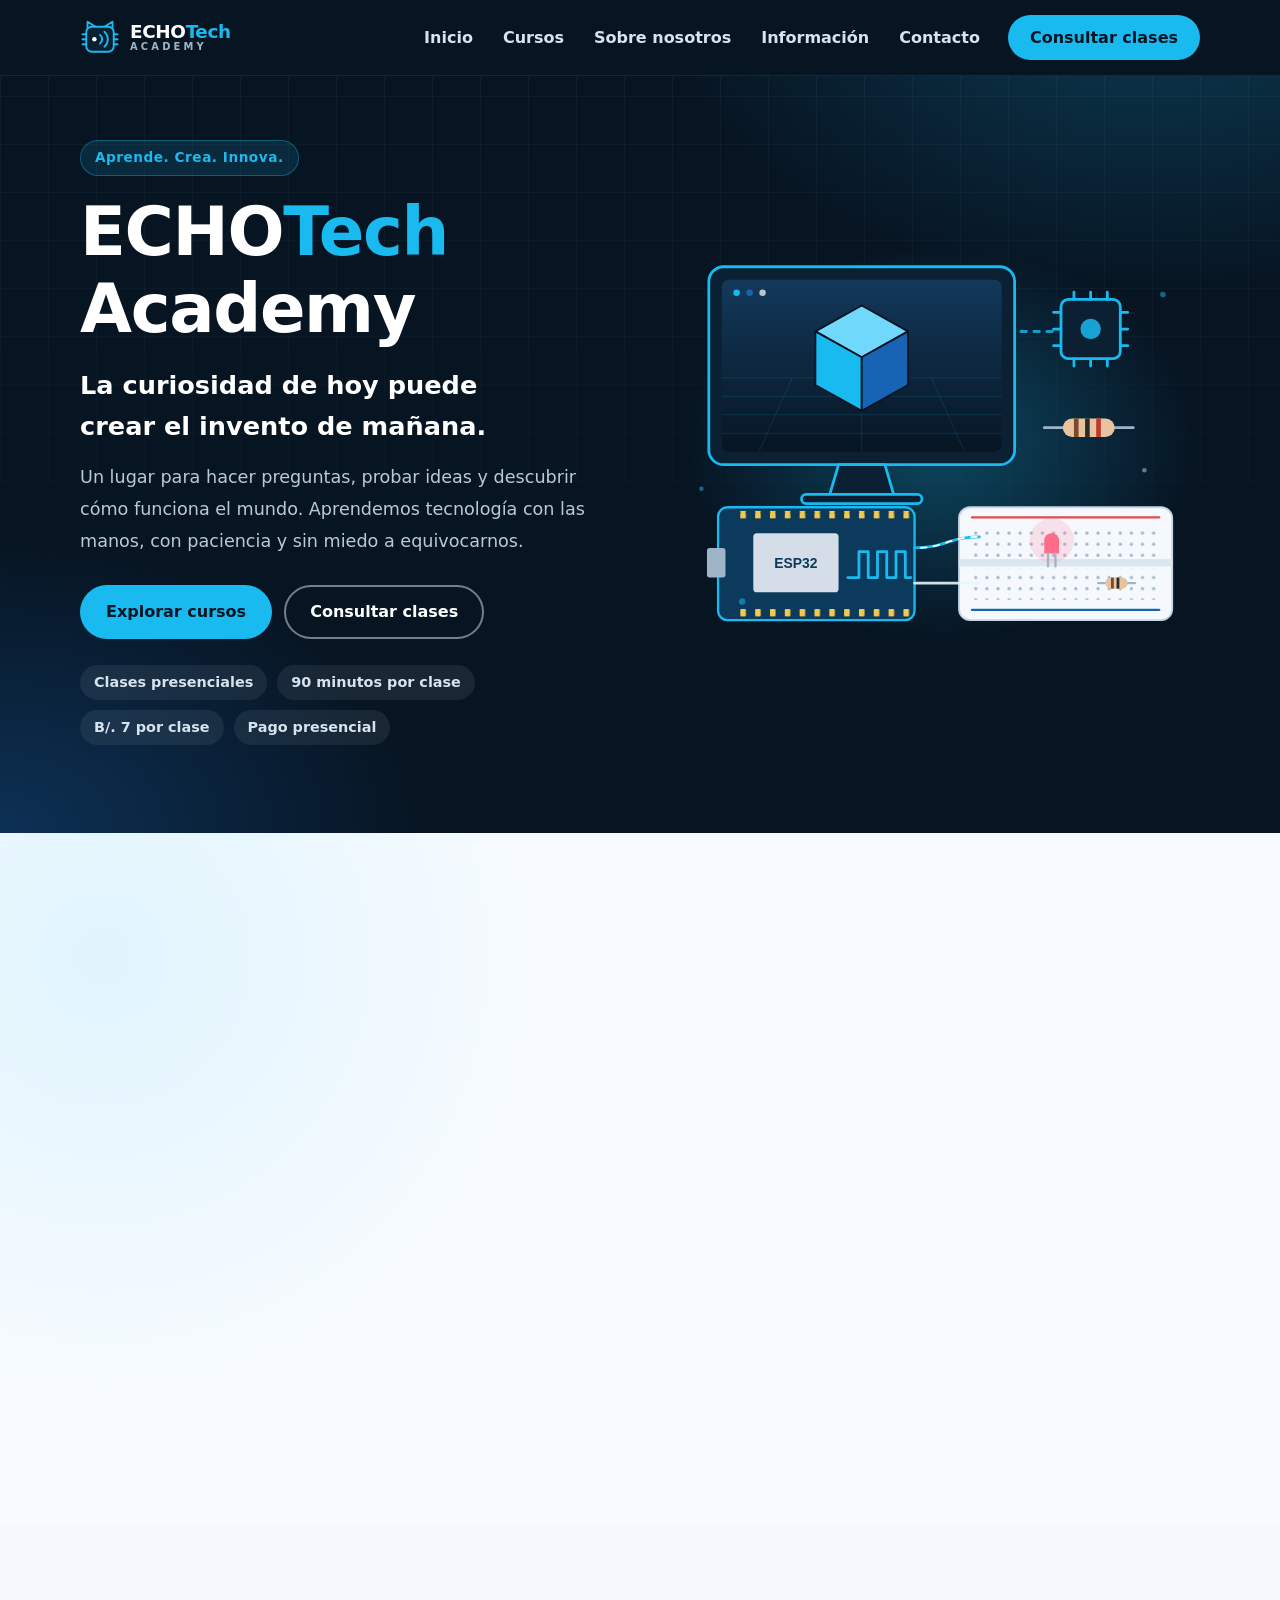
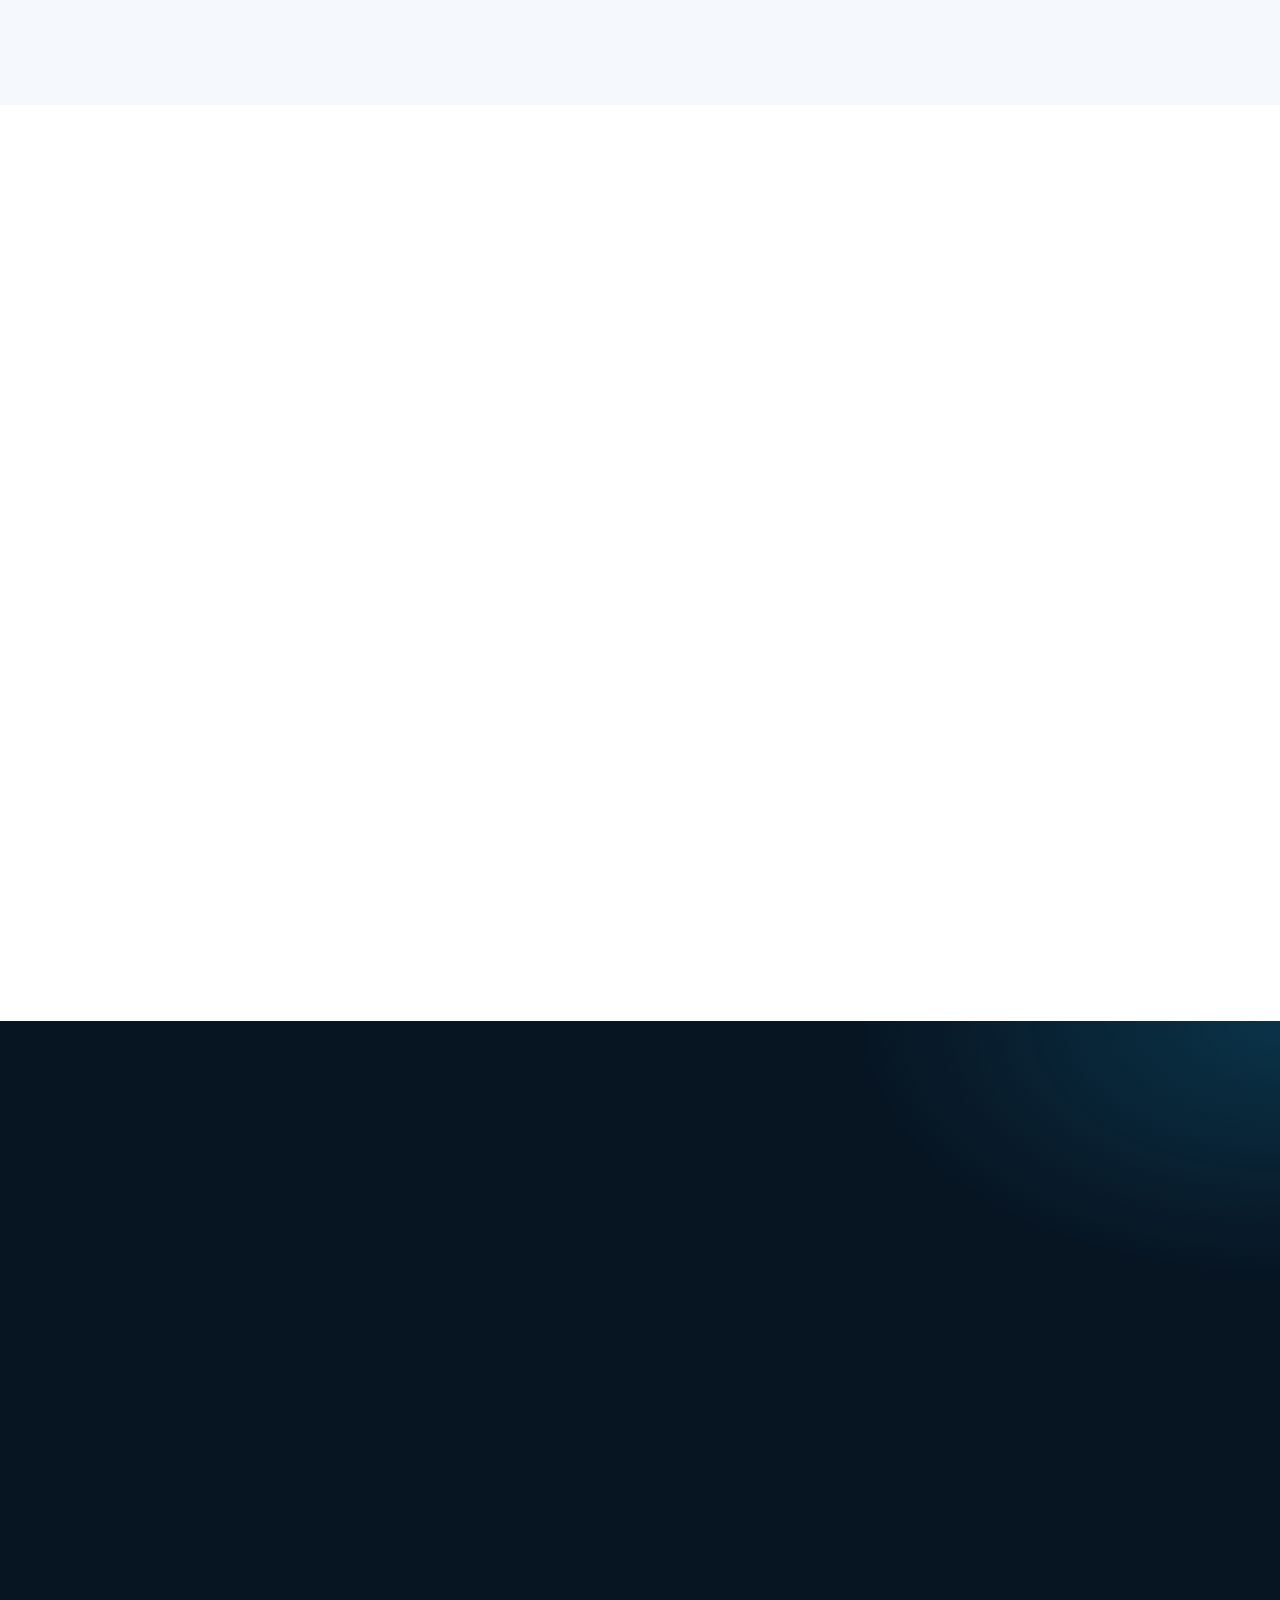
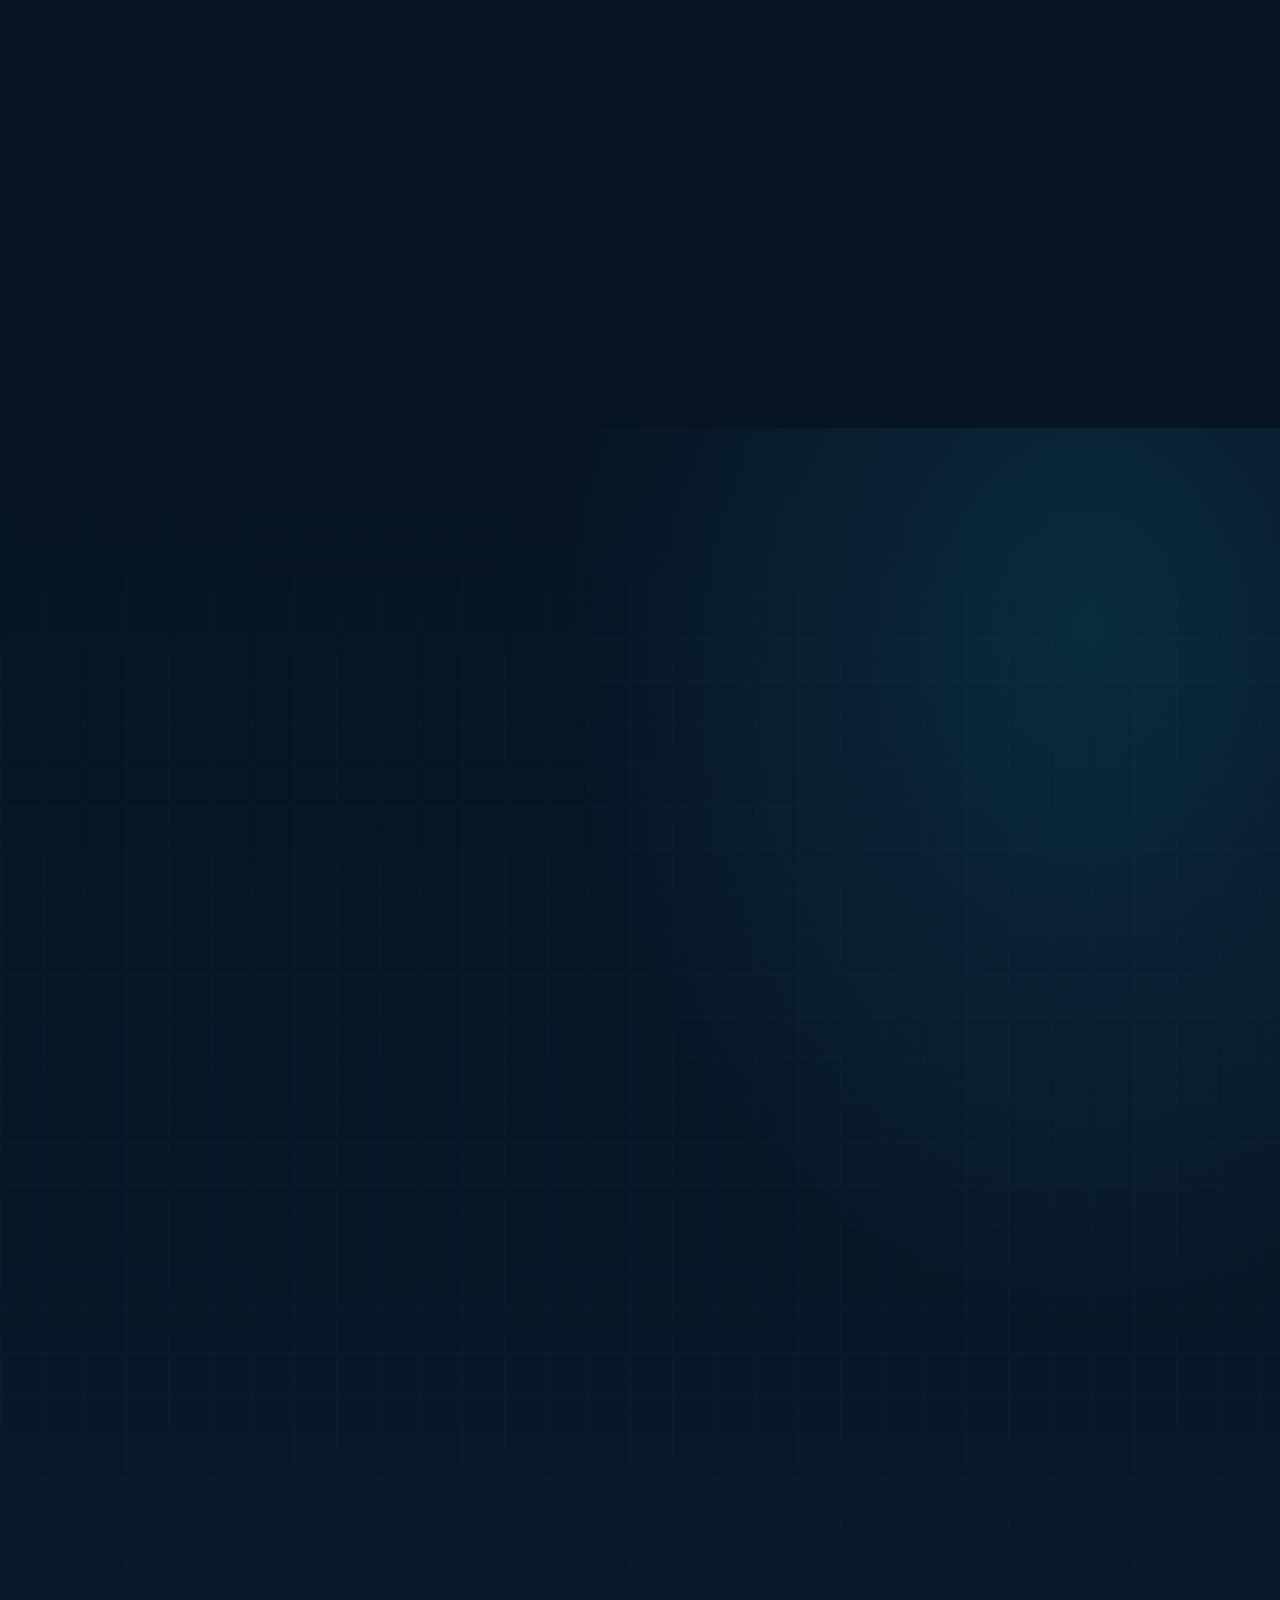
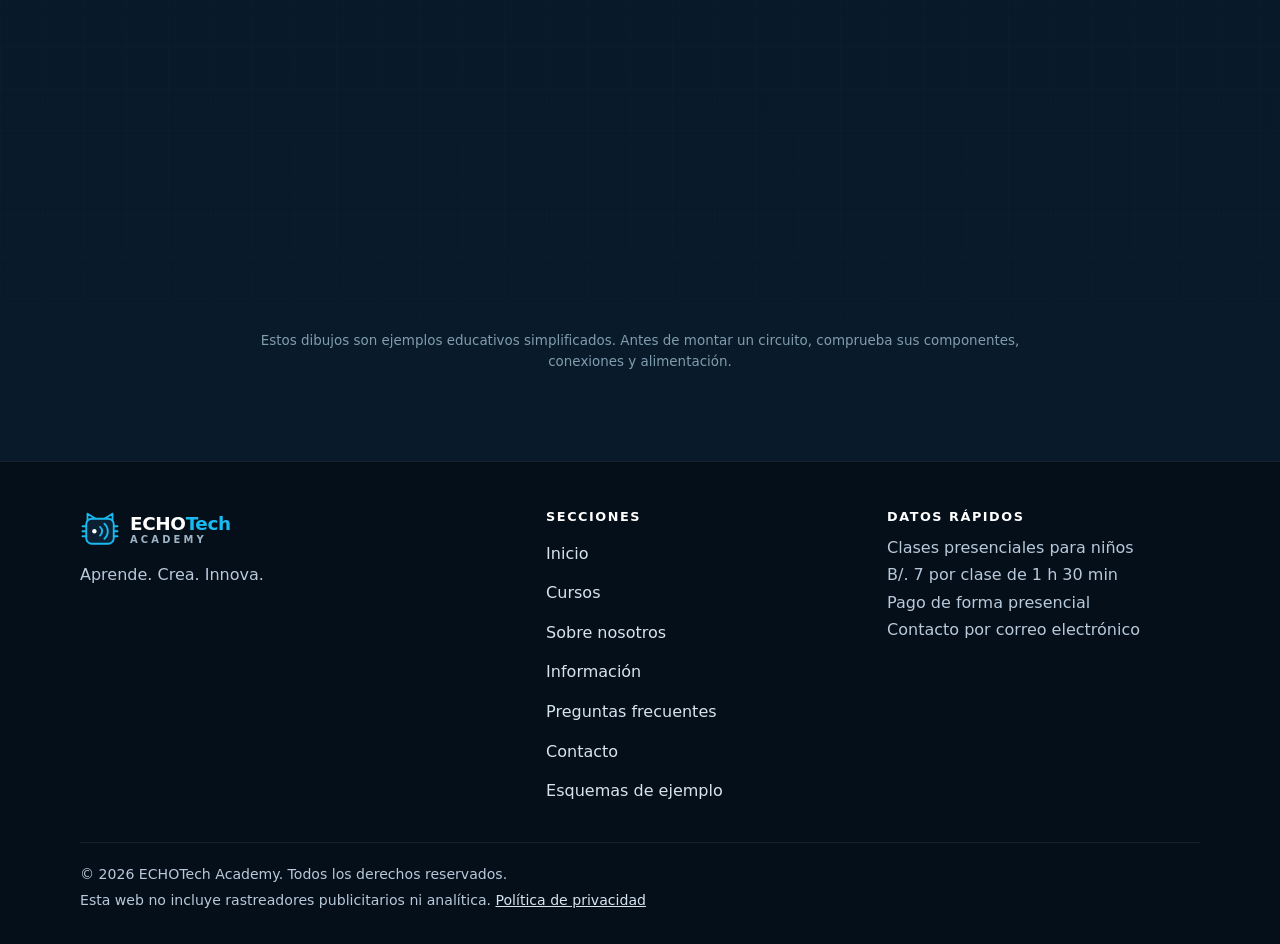
==== index.html @ bea82455 "Show academy contact email and clarify fallback notice" ====
<!DOCTYPE html>
<html lang="es">
<head>
  <meta charset="utf-8">
  <meta name="viewport" content="width=device-width, initial-scale=1">
  <title>ECHOTech Academy | Clases de tecnología para niños</title>
  <meta name="description" content="Clases presenciales de electrónica, informática básica, diseño 3D y Arduino y ESP32 para niños. Consulta los cursos y precios de ECHOTech Academy.">
  <meta name="theme-color" content="#071523">
  <meta http-equiv="Content-Security-Policy" content="default-src 'self'; base-uri 'self'; object-src 'none'; script-src 'self'; style-src 'self'; img-src 'self'; font-src 'self'; connect-src 'self'; form-action 'self' mailto:; upgrade-insecure-requests">
  <meta name="referrer" content="strict-origin-when-cross-origin">
  <meta http-equiv="Permissions-Policy" content="camera=(), microphone=(), geolocation=()">

  <!-- Open Graph (vista previa al compartir el enlace) -->
  <meta property="og:type" content="website">
  <meta property="og:site_name" content="ECHOTech Academy">
  <meta property="og:locale" content="es_PA">
  <meta property="og:title" content="ECHOTech Academy | Clases de tecnología para niños">
  <meta property="og:description" content="Clases presenciales de electrónica, informática básica, diseño 3D y Arduino y ESP32 para niños. Consulta los cursos y precios de ECHOTech Academy.">

  <link rel="icon" type="image/svg+xml" href="favicon.svg">
  <link rel="apple-touch-icon" href="apple-touch-icon.png">
  <link rel="stylesheet" href="styles.css">

</head>

<body>
  <a class="skip-link" href="#contenido">Saltar al contenido</a>

  <!-- ============ ENCABEZADO ============ -->
  <header class="site-header" id="site-header">
    <div class="container header-inner">
      <a class="brand" href="#inicio" aria-label="ECHOTech Academy, ir al inicio">
        <img src="logo-mark-dark.svg" width="40" height="40" alt="" aria-hidden="true">
        <span class="brand-name">ECHO<span>Tech</span><small>Academy</small></span>
      </a>

      <nav aria-label="Navegación principal">
        <button class="nav-toggle" id="nav-toggle" type="button" aria-expanded="false" aria-controls="nav-menu">
          <span class="sr-only">Abrir menú</span>
          <span class="bar" aria-hidden="true"></span>
          <span class="bar" aria-hidden="true"></span>
          <span class="bar" aria-hidden="true"></span>
        </button>

        <ul class="nav-menu" id="nav-menu">
          <li><a href="#inicio">Inicio</a></li>
          <li><a href="#cursos">Cursos</a></li>
          <li><a href="#sobre-nosotros">Sobre nosotros</a></li>
          <li><a href="#informacion">Información</a></li>
          <li><a href="#contacto">Contacto</a></li>
          <li class="nav-cta"><a class="btn btn-primary btn-sm" href="#contacto">Consultar clases</a></li>
        </ul>
      </nav>
    </div>
  </header>

  <main id="contenido">

    <!-- ============ HERO ============ -->
    <section class="hero" id="inicio" aria-labelledby="hero-title">
      <div class="container hero-grid">
        <div class="hero-text">
          <span class="hero-badge">Aprende. Crea. Innova.</span>
          <h1 id="hero-title">ECHO<span>Tech</span> Academy</h1>
          <p class="hero-tagline">La curiosidad de hoy puede crear el invento de mañana.</p>
          <p class="hero-desc">Un lugar para hacer preguntas, probar ideas y descubrir cómo funciona el mundo. Aprendemos tecnología con las manos, con paciencia y sin miedo a equivocarnos.</p>

          <div class="hero-actions">
            <a class="btn btn-primary" href="#cursos">Explorar cursos</a>
            <a class="btn btn-ghost" href="#contacto">Consultar clases</a>
          </div>

          <ul class="hero-facts" aria-label="Datos rápidos">
            <li>Clases presenciales</li>
            <li>90 minutos por clase</li>
            <li>B/. 7 por clase</li>
            <li>Pago presencial</li>
          </ul>
        </div>

        <div class="hero-visual">
          <img src="hero-illustration.svg" width="560" height="440" fetchpriority="high"
               alt="Ilustración de un ordenador que muestra un cubo 3D, junto a una placa ESP32 y una protoboard con un LED">
        </div>
      </div>
    </section>

    <!-- ============ UNA EXPERIENCIA CERCANA ============ -->
    <section class="section welcome" aria-labelledby="welcome-title">
      <div class="container">
        <div class="welcome-intro reveal">
          <span class="eyebrow">Mucho más que una pantalla</span>
          <h2 id="welcome-title">Aquí las ideas tienen espacio para crecer.</h2>
          <p>No esperamos que un estudiante llegue sabiéndolo todo. La idea es acompañarlo desde donde está, celebrar sus avances y convertir cada duda en una oportunidad para aprender.</p>
        </div>
        <div class="welcome-grid">
          <article class="welcome-card reveal">
            <span class="welcome-symbol" aria-hidden="true">01</span>
            <h3>Pregunta sin miedo</h3>
            <p>La curiosidad es bienvenida. Entender el porqué importa tanto como aprender a hacerlo.</p>
          </article>
          <article class="welcome-card reveal">
            <span class="welcome-symbol" aria-hidden="true">02</span>
            <h3>Aprende haciendo</h3>
            <p>Exploramos conceptos con actividades y proyectos, paso a paso y con atención a la seguridad.</p>
          </article>
          <article class="welcome-card reveal">
            <span class="welcome-symbol" aria-hidden="true">03</span>
            <h3>Cada avance cuenta</h3>
            <p>Un circuito que funciona, una figura diseñada o un problema resuelto: todo empieza con un intento.</p>
          </article>
        </div>
      </div>
    </section>

    <!-- ============ CURSOS ============ -->
    <section class="section courses" id="cursos" aria-labelledby="cursos-title">
      <div class="container">
        <div class="section-head reveal">
          <span class="eyebrow">Cursos</span>
          <h2 id="cursos-title">Descubre el mundo de la tecnología</h2>
          <p>Cuatro áreas para aprender, experimentar y convertir ideas en proyectos.</p>
        </div>

        <div class="course-grid">

          <article class="course-card course-card--1 reveal">
            <div class="course-icon" aria-hidden="true">
              <svg viewBox="0 0 24 24" fill="none" stroke="currentColor" stroke-width="2" stroke-linecap="round" stroke-linejoin="round">
                <path d="M13 2 4 14h7l-1 8 9-12h-7z"/>
              </svg>
            </div>

            <h3>Electrónica</h3>
            <p>Descubre cómo funcionan los componentes electrónicos, aprende a interpretar circuitos sencillos y comprende los fundamentos de la electricidad mediante actividades prácticas y seguras.</p>
            <p class="topics-label">Temas orientativos</p>

            <ul class="topics">
              <li>Resistencias, LED y diodos</li>
              <li>Capacitores y protoboards</li>
              <li>Circuitos básicos</li>
              <li>Alimentación y polaridad</li>
              <li>Uso introductorio del multímetro</li>
            </ul>

            <a class="btn btn-outline" href="#contacto" data-curso="electronica" aria-label="Consultar este curso: Electrónica">Consultar este curso</a>
          </article>

          <article class="course-card course-card--2 reveal">
            <div class="course-icon" aria-hidden="true">
              <svg viewBox="0 0 24 24" fill="none" stroke="currentColor" stroke-width="2" stroke-linecap="round" stroke-linejoin="round">
                <rect x="3" y="4" width="18" height="12" rx="2"/>
                <path d="M8 20h8M12 16v4"/>
              </svg>
            </div>

            <h3>Informática básica</h3>
            <p>Aprende los fundamentos del uso del ordenador y desarrolla habilidades digitales útiles para estudiar, crear y resolver problemas.</p>
            <p class="topics-label">Temas orientativos</p>

            <ul class="topics">
              <li>Partes del ordenador</li>
              <li>Sistema operativo</li>
              <li>Archivos y carpetas</li>
              <li>Navegación segura por Internet</li>
              <li>Hardware y software</li>
            </ul>

            <a class="btn btn-outline" href="#contacto" data-curso="informatica" aria-label="Consultar este curso: Informática básica">Consultar este curso</a>
          </article>

          <article class="course-card course-card--3 reveal">
            <div class="course-icon" aria-hidden="true">
              <svg viewBox="0 0 24 24" fill="none" stroke="currentColor" stroke-width="2" stroke-linecap="round" stroke-linejoin="round">
                <path d="M12 2 3 7v10l9 5 9-5V7z"/>
                <path d="M3 7l9 5 9-5M12 12v10"/>
              </svg>
            </div>

            <h3>Diseño 3D</h3>
            <p>Transforma ideas en modelos tridimensionales y descubre cómo diseñar objetos utilizando herramientas digitales.</p>
            <p class="topics-label">Temas orientativos</p>

            <ul class="topics">
              <li>Conceptos de modelado 3D</li>
              <li>Formas geométricas</li>
              <li>Escala y proporciones</li>
              <li>Construcción de modelos sencillos</li>
              <li>Herramientas de edición</li>
            </ul>

            <a class="btn btn-outline" href="#contacto" data-curso="diseno-3d" aria-label="Consultar este curso: Diseño 3D">Consultar este curso</a>
          </article>

          <article class="course-card course-card--4 reveal">
            <div class="course-icon" aria-hidden="true">
              <svg viewBox="0 0 24 24" fill="none" stroke="currentColor" stroke-width="2" stroke-linecap="round" stroke-linejoin="round">
                <rect x="6" y="6" width="12" height="12" rx="2"/>
                <rect x="9.5" y="9.5" width="5" height="5" rx="1"/>
                <path d="M9 2v4M15 2v4M9 18v4M15 18v4M2 9h4M2 15h4M18 9h4M18 15h4"/>
              </svg>
            </div>

            <h3>Arduino y ESP32</h3>
            <p>Descubre cómo programar microcontroladores y conectar sensores, luces y otros componentes para desarrollar proyectos electrónicos interactivos.</p>
            <p class="topics-label">Temas orientativos</p>

            <ul class="topics">
              <li>Introducción a Arduino y ESP32</li>
              <li>Entradas y salidas digitales</li>
              <li>LED y resistencias</li>
              <li>Lectura de sensores</li>
              <li>Programación introductoria</li>
            </ul>

            <a class="btn btn-outline" href="#contacto" data-curso="arduino-esp32" aria-label="Consultar este curso: Arduino y ESP32">Consultar este curso</a>
          </article>

        </div>

        <p class="courses-note reveal">Los contenidos se adaptan al nivel del estudiante. Los temas indicados son ejemplos orientativos, no un programa oficial certificado.</p>
      </div>
    </section>

    <!-- ============ SOBRE NOSOTROS ============ -->
    <section class="section about dark" id="sobre-nosotros" aria-labelledby="sobre-title">
      <div class="container">
        <div class="section-head reveal">
          <span class="eyebrow">Sobre nosotros</span>
          <h2 id="sobre-title">Aprender tecnología haciendo tecnología</h2>
          <p>ECHOTech Academy nació de una idea sencilla: la tecnología no debería sentirse lejana ni complicada. Queremos que los niños puedan explorarla, entenderla y crear con ella en un ambiente cercano, paciente y respetuoso.</p>
        </div>

        <ol class="principles">
          <li class="reveal">
            <h3>Aprendizaje paso a paso</h3>
            <p>De lo sencillo a lo complejo, a un ritmo cómodo.</p>
          </li>

          <li class="reveal">
            <h3>Creatividad y experimentación</h3>
            <p>Probar, equivocarse y volver a intentar es parte de aprender.</p>
          </li>

          <li class="reveal">
            <h3>Resolución de problemas</h3>
            <p>Pensar cómo resolver un reto antes de buscar la respuesta.</p>
          </li>

          <li class="reveal">
            <h3>Introducción responsable a la tecnología</h3>
            <p>Usar la tecnología con criterio y de forma segura.</p>
          </li>

          <li class="reveal">
            <h3>Desarrollo de habilidades digitales</h3>
            <p>Competencias útiles para estudiar, crear y comunicarse.</p>
          </li>

          <li class="reveal">
            <h3>Aprendizaje adaptado al nivel del estudiante</h3>
            <p>Los contenidos se ajustan a lo que cada niño ya sabe.</p>
          </li>
        </ol>

        <section class="team-section reveal" id="equipo" aria-labelledby="equipo-title">
          <div class="team-heading">
            <span class="eyebrow">Nuestro equipo</span>
            <h3 id="equipo-title">Una idea que crece en familia</h3>
            <p>Detrás de cada clase hay personas que creen que aprender puede ser una experiencia emocionante. Esta academia se construye con acompañamiento, organización y muchas ganas de compartir lo que sabemos.</p>
          </div>
          <div class="team-grid">
            <article class="team-card">
              <span class="team-number" aria-hidden="true">01</span>
              <p class="team-role">Dirección</p>
              <h4>Director de ECHOTech Academy</h4>
              <p>Responsable de la supervisión general, la organización de la academia y la coordinación con las familias.</p>
            </article>
            <article class="team-card">
              <span class="team-number" aria-hidden="true">02</span>
              <p class="team-role">Fundación y tecnología</p>
              <h4>Fundador y coordinador tecnológico</h4>
              <p>Encargado de impulsar la idea, preparar contenidos y desarrollar proyectos de electrónica, programación y diseño 3D.</p>
            </article>
          </div>
        </section>
      </div>
    </section>

    <!-- ============ INFORMACIÓN Y PRECIO ============ -->
    <section class="section info" id="informacion" aria-labelledby="info-title">
      <div class="container">
        <div class="section-head reveal">
          <span class="eyebrow">Información</span>
          <h2 id="info-title">Lo esencial de las clases</h2>
          <p>Modalidad, duración, precio y forma de pago, de un vistazo.</p>
        </div>

        <div class="info-grid">
          <dl class="info-list reveal">
            <div>
              <dt>Modalidad</dt>
              <dd>Presencial</dd>
            </div>
            <div>
              <dt>Público</dt>
              <dd>Niños</dd>
            </div>
            <div>
              <dt>Duración</dt>
              <dd>1 hora y 30 minutos por clase</dd>
            </div>
            <div>
              <dt>Pago</dt>
              <dd>De forma presencial</dd>
            </div>
          </dl>

          <div class="price-card reveal">
            <span class="price-label">Precio</span>
            <p class="price-amount">B/. 7 <small>por clase</small></p>
            <p class="price-note">Cada clase dura 1 hora y 30 minutos (90 minutos). El pago se realiza de forma presencial.</p>
            <a class="btn btn-primary" href="#contacto">Consultar clases</a>
          </div>
        </div>

        <p class="info-note reveal">El pago se realiza de forma presencial; esta página no cobra nada en línea. Para conocer horarios, materiales, cupos y condiciones de inscripción, consulta por correo electrónico.</p>
      </div>
    </section>

    <!-- ============ PREGUNTAS FRECUENTES ============ -->
    <section class="section faq" id="preguntas" aria-labelledby="faq-title">
      <div class="container">
        <div class="section-head reveal">
          <span class="eyebrow">Preguntas frecuentes</span>
          <h2 id="faq-title">Resolvemos tus dudas</h2>
        </div>

        <div class="faq-list">
          <div class="faq-item reveal">
            <h3><button class="faq-q" type="button" id="faq-q1" aria-expanded="false" aria-controls="faq-a1">¿Qué clases ofrece ECHOTech Academy?<span class="faq-icon" aria-hidden="true"></span></button></h3>
            <div class="faq-panel" id="faq-a1" role="region" aria-labelledby="faq-q1"><div><p>Ofrecemos cuatro áreas: Electrónica, Informática básica, Diseño 3D y Arduino y ESP32. Los contenidos se adaptan al nivel del estudiante.</p></div></div>
          </div>

          <div class="faq-item reveal">
            <h3><button class="faq-q" type="button" id="faq-q2" aria-expanded="false" aria-controls="faq-a2">¿Cuánto dura cada clase?<span class="faq-icon" aria-hidden="true"></span></button></h3>
            <div class="faq-panel" id="faq-a2" role="region" aria-labelledby="faq-q2"><div><p>Cada clase dura 1 hora y 30 minutos (90 minutos).</p></div></div>
          </div>

          <div class="faq-item reveal">
            <h3><button class="faq-q" type="button" id="faq-q3" aria-expanded="false" aria-controls="faq-a3">¿Cuál es el precio?<span class="faq-icon" aria-hidden="true"></span></button></h3>
            <div class="faq-panel" id="faq-a3" role="region" aria-labelledby="faq-q3"><div><p>El precio es de B/. 7 por clase de 1 hora y 30 minutos.</p></div></div>
          </div>

          <div class="faq-item reveal">
            <h3><button class="faq-q" type="button" id="faq-q9" aria-expanded="false" aria-controls="faq-a9">¿Cómo se realiza el pago?<span class="faq-icon" aria-hidden="true"></span></button></h3>
            <div class="faq-panel" id="faq-a9" role="region" aria-labelledby="faq-q9"><div><p>El pago se realiza de forma presencial. No se cobra nada a través de esta página web.</p></div></div>
          </div>

          <div class="faq-item reveal">
            <h3><button class="faq-q" type="button" id="faq-q4" aria-expanded="false" aria-controls="faq-a4">¿Las clases son presenciales?<span class="faq-icon" aria-hidden="true"></span></button></h3>
            <div class="faq-panel" id="faq-a4" role="region" aria-labelledby="faq-q4"><div><p>Sí, las clases son presenciales. Consulta por correo electrónico los detalles sobre el lugar de las clases.</p></div></div>
          </div>

          <div class="faq-item reveal">
            <h3><button class="faq-q" type="button" id="faq-q5" aria-expanded="false" aria-controls="faq-a5">¿Necesito conocimientos previos?<span class="faq-icon" aria-hidden="true"></span></button></h3>
            <div class="faq-panel" id="faq-a5" role="region" aria-labelledby="faq-q5"><div><p>Consulta este detalle por correo electrónico para conocer las condiciones del curso.</p></div></div>
          </div>

          <div class="faq-item reveal">
            <h3><button class="faq-q" type="button" id="faq-q6" aria-expanded="false" aria-controls="faq-a6">¿Cómo puedo consultar la disponibilidad?<span class="faq-icon" aria-hidden="true"></span></button></h3>
            <div class="faq-panel" id="faq-a6" role="region" aria-labelledby="faq-q6"><div><p>Escríbenos desde la sección de contacto indicando el curso de interés. La disponibilidad se consulta por correo electrónico.</p></div></div>
          </div>

          <div class="faq-item reveal">
            <h3><button class="faq-q" type="button" id="faq-q7" aria-expanded="false" aria-controls="faq-a7">¿Qué materiales debo llevar?<span class="faq-icon" aria-hidden="true"></span></button></h3>
            <div class="faq-panel" id="faq-a7" role="region" aria-labelledby="faq-q7"><div><p>Consulta este detalle por correo electrónico para conocer las condiciones del curso.</p></div></div>
          </div>

          <div class="faq-item reveal">
            <h3><button class="faq-q" type="button" id="faq-q8" aria-expanded="false" aria-controls="faq-a8">¿Cómo se coordina la inscripción?<span class="faq-icon" aria-hidden="true"></span></button></h3>
            <div class="faq-panel" id="faq-a8" role="region" aria-labelledby="faq-q8"><div><p>La inscripción de los menores la gestiona su padre, madre o tutor. Escribe desde la sección de contacto y consulta los pasos por correo electrónico.</p></div></div>
          </div>
        </div>
      </div>
    </section>

    <!-- ============ CONTACTO ============ -->
    <section class="section contact dark" id="contacto" aria-labelledby="contacto-title">
      <div class="container contact-grid">
        <div class="contact-text reveal">
          <span class="eyebrow">Contacto</span>
          <h2 id="contacto-title">Comienza tu aventura tecnológica</h2>
          <p>¿Tienes dudas sobre un curso o quieres conocer cómo funcionan las clases? Nos encantará orientarte. Escríbenos y conversemos.</p>
          <p class="contact-email-line">Correo de contacto: <a href="mailto:jeanvillartch09@proton.me">jeanvillartch09@proton.me</a></p>

          <ol class="contact-steps">
            <li>Elige el curso que te interesa y escribe tu consulta.</li>
            <li>Se abrirá tu aplicación de correo con el mensaje ya preparado.</li>
            <li>Revísalo y pulsa «Enviar» en tu correo: ahí termina el proceso.</li>
          </ol>
        </div>

        <div class="form-card reveal">
          <div class="admin-notice" id="admin-notice" hidden>
            <strong>Aviso de configuración:</strong> no se ha podido cargar una dirección de correo válida. Puedes escribir directamente a <a href="mailto:jeanvillartch09@proton.me">jeanvillartch09@proton.me</a> mientras se revisa el formulario.
          </div>

          <form id="contact-form" action="mailto:jeanvillartch09@proton.me" method="post" enctype="text/plain">
            <div class="field">
              <label for="nombre">Nombre del padre, madre o tutor</label>
              <input type="text" id="nombre" name="nombre" autocomplete="name" required aria-describedby="nombre-error" maxlength="80">
              <p class="field-error" id="nombre-error"></p>
            </div>

            <div class="field">
              <label for="correo">Correo electrónico de contacto</label>
              <input type="email" id="correo" name="correo" autocomplete="email" inputmode="email" required aria-describedby="correo-error" maxlength="120">
              <p class="field-error" id="correo-error"></p>
            </div>

            <div class="field">
              <label for="curso">Curso de interés</label>
              <select id="curso" name="curso" required aria-describedby="curso-status curso-error">
                <option value="">Selecciona una opción</option>
                <option value="electronica">Electrónica</option>
                <option value="informatica">Informática básica</option>
                <option value="diseno-3d">Diseño 3D</option>
                <option value="arduino-esp32">Arduino y ESP32</option>
                <option value="general">Consulta general</option>
              </select>
              <p class="course-status" id="curso-status" aria-live="polite"></p>
              <p class="field-error" id="curso-error"></p>
            </div>

            <div class="field">
              <label for="mensaje">Mensaje</label>
              <textarea id="mensaje" name="mensaje" required maxlength="600" aria-describedby="mensaje-hint mensaje-error"></textarea>
              <p class="field-hint" id="mensaje-hint"><span id="mensaje-count">0</span>/600 caracteres</p>
              <p class="field-error" id="mensaje-error"></p>
            </div>

            <div class="form-privacy">
              <p><strong>Cómo funciona:</strong> esta web no guarda ni envía tus datos a ningún servidor. Al pulsar el botón se abre tu aplicación de correo con el mensaje preparado, y tú decides si lo envías.</p>
              <p>Los padres, madres o tutores deben gestionar el contacto y la inscripción de los menores. Escribe solo los datos necesarios: no incluyas el nombre completo ni otros datos personales del menor.</p>
            </div>

            <button class="btn btn-primary" type="submit">Preparar mensaje por correo</button>

            <div class="form-status" id="form-status" role="status" aria-live="polite"></div>

            <details class="fallback" id="fallback" hidden>
              <summary>¿No se abrió tu correo? Copia el mensaje</summary>
              <p class="fallback-address">Para: <strong id="fallback-address"></strong></p>
              <label class="sr-only" for="fallback-text">Mensaje preparado</label>
              <textarea id="fallback-text" readonly></textarea>
              <button class="btn btn-outline btn-sm" type="button" id="copy-btn">Copiar mensaje</button>
            </details>
          </form>
        </div>
      </div>
    </section>

    <!-- ============ ESQUEMAS DE EJEMPLO ============ -->
    <section class="section schematics-section" id="esquemas" aria-labelledby="schematics-title">
      <div class="container">
        <div class="schematics-intro reveal">
          <span class="eyebrow">Del concepto al proyecto</span>
          <h2 id="schematics-title">Esquemas de ejemplo</h2>
          <p>Las ideas empiezan con unas líneas. Explora cómo se conectan los componentes antes de construir algo real.</p>
          <span class="schematics-caption"><span class="live-dot" aria-hidden="true"></span> Diagramas ilustrativos · Desplázate para descubrirlos</span>
        </div>

        <div class="schematic-list">
          <article class="schematic-card reveal">
            <div class="schematic-copy">
              <span class="schematic-index">01 / ELECTRÓNICA</span>
              <h3>Un LED que se enciende</h3>
              <p>Una fuente de baja tensión, una resistencia que limita la corriente y un LED conectado con la polaridad correcta.</p>
              <span class="schematic-tag">Circuito básico</span>
            </div>
            <div class="schematic-canvas">
              <svg viewBox="0 0 560 250" role="img" aria-labelledby="led-title led-desc">
                <title id="led-title">Esquema ilustrativo de un LED con resistencia</title>
                <desc id="led-desc">Un circuito sencillo en serie con una fuente, una resistencia y un LED.</desc>
                <path class="draw-line" pathLength="1" d="M80 125 H145 M215 125 H270 M340 125 H455 V205 H80 V125"/>
                <path class="draw-line" pathLength="1" d="M145 105 L145 145 L215 145 L215 105 Z"/>
                <path class="draw-line" pathLength="1" d="M270 105 L310 125 L270 145 Z M310 105 V145"/>
                <path class="draw-line" pathLength="1" d="M287 91 L309 69 M301 68 L309 69 L308 77 M315 104 L337 82 M329 81 L337 82 L336 90"/>
                <path class="draw-line" pathLength="1" d="M80 105 V145 M65 113 H95 M70 137 H90"/>
                <circle class="schematic-node" cx="80" cy="125" r="5"/>
                <circle class="schematic-node" cx="455" cy="125" r="5"/>
                <text x="80" y="88" text-anchor="middle">3.3–5 V</text>
                <text x="180" y="88" text-anchor="middle">Resistencia</text>
                <text x="305" y="178" text-anchor="middle">LED</text>
                <text x="455" y="105" text-anchor="middle">+</text>
                <text x="80" y="178" text-anchor="middle">−</text>
                <text class="svg-note" x="280" y="235" text-anchor="middle">Representación conceptual, no escala real</text>
              </svg>
              <span class="canvas-glow" aria-hidden="true"></span>
            </div>
          </article>

          <article class="schematic-card schematic-card-reverse reveal">
            <div class="schematic-copy">
              <span class="schematic-index">02 / MICROCONTROLADORES</span>
              <h3>Un sensor conectado a ESP32</h3>
              <p>El sensor recibe alimentación y envía una señal a una entrada del microcontrolador para que el programa pueda interpretarla.</p>
              <span class="schematic-tag">Entradas y señales</span>
            </div>
            <div class="schematic-canvas">
              <svg viewBox="0 0 560 250" role="img" aria-labelledby="esp-title esp-desc">
                <title id="esp-title">Diagrama de bloques de un sensor conectado a ESP32</title>
                <desc id="esp-desc">Un sensor se conecta a alimentación, tierra y una entrada de señal de una placa ESP32.</desc>
                <rect class="draw-line" x="45" y="70" width="145" height="112" rx="12"/>
                <rect class="draw-line" x="365" y="55" width="150" height="142" rx="12"/>
                <path class="draw-line" pathLength="1" d="M190 98 H365 M190 126 H365 M190 154 H365"/>
                <path class="draw-line" pathLength="1" d="M110 45 V70 M430 30 V55"/>
                <circle class="schematic-node" cx="190" cy="98" r="5"/>
                <circle class="schematic-node" cx="190" cy="126" r="5"/>
                <circle class="schematic-node" cx="190" cy="154" r="5"/>
                <circle class="schematic-node" cx="365" cy="98" r="5"/>
                <circle class="schematic-node" cx="365" cy="126" r="5"/>
                <circle class="schematic-node" cx="365" cy="154" r="5"/>
                <text x="117" y="112" text-anchor="middle">SENSOR</text>
                <text x="117" y="134" text-anchor="middle" class="svg-note">Módulo</text>
                <text x="440" y="112" text-anchor="middle">ESP32</text>
                <text x="440" y="134" text-anchor="middle" class="svg-note">GPIO</text>
                <text x="278" y="87" text-anchor="middle">VCC</text>
                <text x="278" y="116" text-anchor="middle">SEÑAL</text>
                <text x="278" y="145" text-anchor="middle">GND</text>
                <text x="110" y="35" text-anchor="middle">Alimentación</text>
                <text x="430" y="20" text-anchor="middle">Control</text>
                <text class="svg-note" x="280" y="230" text-anchor="middle">Verifica siempre el voltaje y el pinout del módulo</text>
              </svg>
              <span class="canvas-glow" aria-hidden="true"></span>
            </div>
          </article>

          <article class="schematic-card reveal">
            <div class="schematic-copy">
              <span class="schematic-index">03 / DISEÑO 3D</span>
              <h3>Un objeto, capa por capa</h3>
              <p>Un modelo digital se divide en capas para preparar su fabricación. Cada contorno ayuda a construir la forma final.</p>
              <span class="schematic-tag">Fabricación digital</span>
            </div>
            <div class="schematic-canvas">
              <svg viewBox="0 0 560 250" role="img" aria-labelledby="print-title print-desc">
                <title id="print-title">Capas ilustrativas de un modelo 3D</title>
                <desc id="print-desc">Un objeto geométrico formado por varias capas horizontales apiladas.</desc>
                <path class="draw-line" pathLength="1" d="M165 175 L280 115 L395 175 L280 235 Z"/>
                <path class="draw-line" pathLength="1" d="M165 145 L280 85 L395 145 L280 205 Z"/>
                <path class="draw-line" pathLength="1" d="M165 115 L280 55 L395 115 L280 175 Z"/>
                <path class="draw-line" pathLength="1" d="M165 85 L280 25 L395 85 L280 145 Z"/>
                <path class="draw-line" pathLength="1" d="M165 85 V175 M280 145 V235 M395 85 V175"/>
                <path class="draw-line" pathLength="1" d="M420 85 H470 M420 115 H485 M420 145 H470 M420 175 H485"/>
                <text x="480" y="68" text-anchor="middle">Capas</text>
                <text class="svg-note" x="280" y="245" text-anchor="middle">Vista conceptual de un modelo laminado</text>
              </svg>
              <span class="canvas-glow" aria-hidden="true"></span>
            </div>
          </article>
        </div>
        <p class="schematics-footnote">Estos dibujos son ejemplos educativos simplificados. Antes de montar un circuito, comprueba sus componentes, conexiones y alimentación.</p>
      </div>
    </section>
  </main>

  <!-- ============ PIE DE PÁGINA ============ -->
  <footer class="site-footer">
    <div class="container">
      <div class="footer-grid">
        <div>
          <a class="brand" href="#inicio" aria-label="ECHOTech Academy, ir al inicio">
            <img src="logo-mark-dark.svg" width="40" height="40" alt="" aria-hidden="true" loading="lazy">
            <span class="brand-name">ECHO<span>Tech</span><small>Academy</small></span>
          </a>
          <p class="footer-tagline">Aprende. Crea. Innova.</p>
        </div>

        <nav aria-label="Secciones">
          <h2 class="footer-title">Secciones</h2>
          <ul class="footer-links">
            <li><a href="#inicio">Inicio</a></li>
            <li><a href="#cursos">Cursos</a></li>
            <li><a href="#sobre-nosotros">Sobre nosotros</a></li>
            <li><a href="#informacion">Información</a></li>
            <li><a href="#preguntas">Preguntas frecuentes</a></li>
            <li><a href="#contacto">Contacto</a></li>
            <li><a href="#esquemas">Esquemas de ejemplo</a></li>
          </ul>
        </nav>

        <div>
          <h2 class="footer-title">Datos rápidos</h2>
          <ul class="footer-links">
            <li>Clases presenciales para niños</li>
            <li>B/. 7 por clase de 1 h 30 min</li>
            <li>Pago de forma presencial</li>
            <li>Contacto por correo electrónico</li>
          </ul>
        </div>
      </div>

      <div class="footer-bottom">
        <p>© <span id="year">2026</span> ECHOTech Academy. Todos los derechos reservados.</p>
        <p>Esta web no incluye rastreadores publicitarios ni analítica. <a href="politica-privacidad.html" class="footer-privacy-link">Política de privacidad</a></p>
      </div>
    </div>
  </footer>

  <script src="config.js"></script>
  <script src="main.js"></script>
</body>
</html>
---- styles.css ----
/* =========================================================
   ECHOTech Academy – Hoja de estilos (mobile-first)
   Índice:
   1. Variables y base
   2. Utilidades y botones
   3. Encabezado y navegación
   4. Hero
   5. Cursos
   6. Sobre nosotros
   7. Información y precio
   8. Preguntas frecuentes
   9. Contacto y formulario
   10. Pie de página
   11. Animaciones y movimiento reducido
   ========================================================= */

/* 1. Variables y base ------------------------------------ */
:root {
  --night: #071523;
  --navy: #0c2034;
  --cyan: #19baf0;
  --blue: #1764b4;
  --white: #ffffff;
  --light: #f5f9fd;
  --text: #10263d;
  --muted: #52677d;
  --line: #d9e5f1;
  --radius: 18px;
  --header-h: 68px;
  --shadow: 0 10px 30px rgba(16, 38, 61, 0.1);
  --font: "Inter", "Manrope", system-ui, -apple-system, "Segoe UI", Roboto,
    "Helvetica Neue", Arial, sans-serif;
}

*,
*::before,
*::after {
  box-sizing: border-box;
}

html {
  scroll-behavior: smooth;
  scroll-padding-top: calc(var(--header-h) + 16px);
  -webkit-text-size-adjust: 100%;
}

body {
  margin: 0;
  font-family: var(--font);
  font-size: 1rem;
  line-height: 1.6;
  color: var(--text);
  background: var(--light);
  overflow-x: clip;
}

img,
svg {
  display: block;
  max-width: 100%;
  height: auto;
}

h1,
h2,
h3 {
  margin: 0 0 0.5em;
  line-height: 1.15;
  letter-spacing: -0.02em;
}

p {
  margin: 0 0 1em;
}

a {
  color: var(--blue);
}

:focus-visible {
  outline: 3px solid var(--blue);
  outline-offset: 3px;
  border-radius: 6px;
}

.dark :focus-visible,
.site-header :focus-visible,
.site-footer :focus-visible,
.skip-link:focus-visible {
  outline-color: var(--cyan);
}

.container {
  width: min(100% - 40px, 1120px);
  margin-inline: auto;
}

/* 2. Utilidades y botones -------------------------------- */
.sr-only {
  position: absolute;
  width: 1px;
  height: 1px;
  margin: -1px;
  padding: 0;
  overflow: hidden;
  clip: rect(0, 0, 0, 0);
  white-space: nowrap;
  border: 0;
}

.skip-link {
  position: fixed;
  top: 8px;
  left: 8px;
  z-index: 200;
  padding: 10px 16px;
  background: var(--night);
  color: var(--white);
  border-radius: 8px;
  transform: translateY(-200%);
}

.skip-link:focus {
  transform: translateY(0);
}

.section {
  padding: 72px 0;
}

.dark {
  background: var(--night);
  color: var(--white);
}

.section-head {
  max-width: 680px;
  margin-bottom: 40px;
}

.section-head p {
  color: var(--muted);
  font-size: 1.08rem;
}

.dark .section-head p {
  color: #b8c9da;
}

.eyebrow {
  display: inline-block;
  margin-bottom: 0.75rem;
  font-size: 0.8rem;
  font-weight: 700;
  letter-spacing: 0.12em;
  text-transform: uppercase;
  color: var(--blue);
}

.dark .eyebrow {
  color: var(--cyan);
}

h2 {
  font-size: clamp(1.7rem, 5.5vw, 2.5rem);
  font-weight: 800;
}

.btn {
  display: inline-flex;
  align-items: center;
  justify-content: center;
  gap: 8px;
  min-height: 48px;
  padding: 12px 24px;
  font: inherit;
  font-weight: 700;
  text-align: center;
  text-decoration: none;
  border: 2px solid transparent;
  border-radius: 999px;
  cursor: pointer;
  transition: transform 0.2s ease, box-shadow 0.2s ease, background 0.2s ease,
    color 0.2s ease, border-color 0.2s ease;
}

.btn:hover {
  transform: translateY(-2px);
}

.btn:active {
  transform: translateY(0);
}

.btn-primary {
  background: var(--cyan);
  color: var(--night);
}

.btn-primary:hover {
  background: #4cccf6;
  box-shadow: 0 8px 22px rgba(25, 186, 240, 0.35);
}

.btn-ghost {
  color: var(--white);
  border-color: rgba(255, 255, 255, 0.45);
  background: transparent;
}

.btn-ghost:hover {
  border-color: var(--cyan);
  background: rgba(25, 186, 240, 0.12);
}

.btn-outline {
  color: var(--blue);
  border-color: var(--blue);
  background: transparent;
}

.btn-outline:hover {
  background: var(--blue);
  color: var(--white);
}

.btn-sm {
  min-height: 44px;
  padding: 8px 20px;
}

/* 3. Encabezado y navegación ----------------------------- */
.site-header {
  position: fixed;
  inset: 0 0 auto 0;
  z-index: 100;
  height: var(--header-h);
  background: var(--night);
  color: var(--white);
  border-bottom: 1px solid rgba(255, 255, 255, 0.08);
  transition: box-shadow 0.25s ease;
}

.site-header.is-scrolled {
  box-shadow: 0 6px 24px rgba(0, 0, 0, 0.35);
}

.header-inner {
  display: flex;
  align-items: center;
  justify-content: space-between;
  height: 100%;
}

.brand {
  display: inline-flex;
  align-items: center;
  gap: 10px;
  color: var(--white);
  text-decoration: none;
}

.brand img {
  width: 40px;
  height: 40px;
}

.brand-name {
  font-size: 1.15rem;
  font-weight: 800;
  letter-spacing: -0.02em;
  line-height: 1.1;
}

.brand-name span {
  color: var(--cyan);
}

.brand-name small {
  display: block;
  font-size: 0.62rem;
  font-weight: 600;
  letter-spacing: 0.32em;
  text-transform: uppercase;
  color: #9fb4c7;
}

.nav-toggle {
  display: inline-flex;
  flex-direction: column;
  align-items: center;
  justify-content: center;
  gap: 5px;
  width: 48px;
  height: 48px;
  padding: 0;
  background: transparent;
  border: 2px solid rgba(255, 255, 255, 0.3);
  border-radius: 12px;
  cursor: pointer;
}

.nav-toggle .bar {
  display: block;
  width: 22px;
  height: 2.5px;
  background: var(--white);
  border-radius: 2px;
  transition: transform 0.25s ease, opacity 0.2s ease;
}

.nav-toggle[aria-expanded="true"] .bar:nth-child(2) {
  transform: translateY(7.5px) rotate(45deg);
}

.nav-toggle[aria-expanded="true"] .bar:nth-child(3) {
  opacity: 0;
}

.nav-toggle[aria-expanded="true"] .bar:nth-child(4) {
  transform: translateY(-7.5px) rotate(-45deg);
}

/* Menú móvil: panel desplegable bajo el encabezado */
.nav-menu {
  position: absolute;
  top: var(--header-h);
  left: 0;
  right: 0;
  margin: 0;
  padding: 12px 20px 22px;
  list-style: none;
  background: var(--navy);
  border-bottom: 1px solid rgba(255, 255, 255, 0.1);
  opacity: 0;
  visibility: hidden;
  transform: translateY(-8px);
  transition: opacity 0.25s ease, transform 0.25s ease, visibility 0s 0.25s;
}

.nav-menu.is-open {
  opacity: 1;
  visibility: visible;
  transform: translateY(0);
  transition-delay: 0s;
}

.nav-menu a:not(.btn) {
  display: block;
  padding: 14px 4px;
  color: #d6e4f0;
  font-weight: 600;
  text-decoration: none;
  border-bottom: 1px solid rgba(255, 255, 255, 0.08);
}

.nav-menu a:not(.btn):hover {
  color: var(--white);
}

.nav-menu .nav-cta {
  margin-top: 16px;
}

.nav-menu .nav-cta .btn {
  width: 100%;
}

/* Sin JavaScript: el menú se muestra siempre */
html:not(.js) .nav-toggle {
  display: none;
}

html:not(.js) .site-header {
  position: static;
  height: auto;
}

html:not(.js) .nav-menu {
  position: static;
  opacity: 1;
  visibility: visible;
  transform: none;
}

html:not(.js) .hero {
  padding-top: 40px;
}

/* 4. Hero ------------------------------------------------ */
.hero {
  position: relative;
  padding: calc(var(--header-h) + 44px) 0 64px;
  overflow: hidden;
  color: var(--white);
  background: radial-gradient(
      800px 480px at 90% 0%,
      rgba(25, 186, 240, 0.22),
      transparent 60%
    ),
    radial-gradient(
      700px 480px at 0% 100%,
      rgba(23, 100, 180, 0.35),
      transparent 60%
    ),
    var(--night);
}

.hero::before {
  content: "";
  position: absolute;
  inset: 0;
  background-image: linear-gradient(rgba(255, 255, 255, 0.045) 1px, transparent 1px),
    linear-gradient(90deg, rgba(255, 255, 255, 0.045) 1px, transparent 1px);
  background-size: 48px 48px;
  mask-image: linear-gradient(to bottom, #000 0%, transparent 85%);
  -webkit-mask-image: linear-gradient(to bottom, #000 0%, transparent 85%);
  pointer-events: none;
}

.hero-grid {
  position: relative;
  display: grid;
  gap: 40px;
  align-items: center;
}

.hero-badge {
  display: inline-block;
  margin-bottom: 18px;
  padding: 6px 14px;
  font-size: 0.85rem;
  font-weight: 700;
  letter-spacing: 0.04em;
  color: var(--cyan);
  background: rgba(25, 186, 240, 0.12);
  border: 1px solid rgba(25, 186, 240, 0.35);
  border-radius: 999px;
}

.hero h1 {
  font-size: clamp(2.4rem, 11vw, 4.2rem);
  font-weight: 800;
  margin-bottom: 0.25em;
}

.hero h1 span {
  color: var(--cyan);
}

.hero-tagline {
  margin-bottom: 0.6em;
  font-size: clamp(1.2rem, 4.6vw, 1.6rem);
  font-weight: 700;
}

.hero-desc {
  max-width: 540px;
  color: #b8c9da;
  font-size: 1.1rem;
}

.hero-actions {
  display: flex;
  flex-direction: column;
  gap: 12px;
  margin: 28px 0 26px;
}

.hero-facts {
  display: flex;
  flex-wrap: wrap;
  gap: 10px;
  margin: 0;
  padding: 0;
  list-style: none;
}

.hero-facts li {
  padding: 6px 14px;
  font-size: 0.9rem;
  font-weight: 600;
  color: #d6e4f0;
  background: rgba(255, 255, 255, 0.07);
  border-radius: 999px;
}

.hero-visual img {
  width: 100%;
  max-width: 560px;
  margin-inline: auto;
}

/* 5. Cursos ---------------------------------------------- */
.courses {
  background: var(--light);
}

.course-grid {
  display: grid;
  gap: 20px;
  grid-template-columns: repeat(auto-fit, minmax(min(100%, 250px), 1fr));
}

.course-card {
  display: flex;
  flex-direction: column;
  padding: 26px 24px 24px;
  background: var(--white);
  border: 1px solid var(--line);
  border-top: 4px solid var(--accent);
  border-radius: var(--radius);
  box-shadow: var(--shadow);
  transition: transform 0.25s ease, box-shadow 0.25s ease;
}

.course-card:hover {
  transform: translateY(-4px);
  box-shadow: 0 18px 38px rgba(16, 38, 61, 0.16);
}

.course-card--1 { --accent: #19baf0; --accent-dark: #0a7ba3; --accent-soft: #e3f6fd; }
.course-card--2 { --accent: #1764b4; --accent-dark: #1764b4; --accent-soft: #e6effa; }
.course-card--3 { --accent: #7b61ff; --accent-dark: #5238d6; --accent-soft: #eeeaff; }
.course-card--4 { --accent: #12b886; --accent-dark: #0b7a59; --accent-soft: #e0f7ef; }

.course-icon {
  display: grid;
  place-items: center;
  width: 56px;
  height: 56px;
  margin-bottom: 16px;
  color: var(--accent-dark);
  background: var(--accent-soft);
  border-radius: 14px;
}

.course-icon svg {
  width: 28px;
  height: 28px;
}

.course-card h3 {
  font-size: 1.35rem;
  font-weight: 800;
}

.course-card > p {
  color: var(--muted);
  font-size: 0.98rem;
}

.topics-label {
  margin: 4px 0 8px;
  font-size: 0.78rem;
  font-weight: 700;
  letter-spacing: 0.08em;
  text-transform: uppercase;
  color: var(--muted);
}

.topics {
  margin: 0 0 22px;
  padding: 0;
  list-style: none;
  font-size: 0.95rem;
}

.topics li {
  position: relative;
  padding: 3px 0 3px 24px;
}

.topics li::before {
  content: "";
  position: absolute;
  left: 4px;
  top: 0.78em;
  width: 8px;
  height: 8px;
  background: var(--accent);
  border-radius: 50%;
}

.course-card .btn {
  margin-top: auto;
}

.courses-note {
  margin: 28px 0 0;
  padding: 16px 20px;
  font-size: 0.95rem;
  color: var(--muted);
  background: var(--white);
  border-left: 4px solid var(--cyan);
  border-radius: 10px;
}

/* 6. Sobre nosotros -------------------------------------- */
.about {
  background: var(--night);
}

.principles {
  display: grid;
  gap: 16px;
  margin: 0;
  padding: 0;
  list-style: none;
  counter-reset: principle;
  grid-template-columns: repeat(auto-fit, minmax(min(100%, 300px), 1fr));
}

.principles li {
  position: relative;
  padding: 22px 22px 22px 78px;
  background: var(--navy);
  border: 1px solid rgba(255, 255, 255, 0.08);
  border-radius: var(--radius);
  counter-increment: principle;
}

.principles li::before {
  content: counter(principle);
  position: absolute;
  left: 22px;
  top: 22px;
  display: grid;
  place-items: center;
  width: 40px;
  height: 40px;
  font-weight: 800;
  color: var(--night);
  background: var(--cyan);
  border-radius: 12px;
}

.principles h3 {
  margin-bottom: 4px;
  font-size: 1.08rem;
}

.principles p {
  margin: 0;
  font-size: 0.95rem;
  color: #b8c9da;
}

/* 7. Información y precio -------------------------------- */
.info {
  background: var(--light);
}

.info-grid {
  display: grid;
  gap: 24px;
}

.info-list {
  display: grid;
  gap: 14px;
  margin: 0;
}

.info-list > div {
  padding: 20px 22px;
  background: var(--white);
  border: 1px solid var(--line);
  border-radius: var(--radius);
}

.info-list dt {
  font-size: 0.8rem;
  font-weight: 700;
  letter-spacing: 0.1em;
  text-transform: uppercase;
  color: var(--muted);
}

.info-list dd {
  margin: 4px 0 0;
  font-size: 1.3rem;
  font-weight: 800;
}

.price-card {
  display: flex;
  flex-direction: column;
  justify-content: center;
  padding: 34px 28px;
  color: var(--white);
  background: linear-gradient(150deg, var(--navy), var(--night));
  border: 2px solid var(--cyan);
  border-radius: 22px;
  box-shadow: 0 18px 44px rgba(7, 21, 35, 0.3);
}

.price-label {
  font-size: 0.85rem;
  font-weight: 700;
  letter-spacing: 0.12em;
  text-transform: uppercase;
  color: var(--cyan);
}

.price-amount {
  margin: 6px 0 0;
  font-size: clamp(3.4rem, 15vw, 5rem);
  font-weight: 800;
  line-height: 1;
  letter-spacing: -0.03em;
}

.price-amount small {
  font-size: 0.32em;
  font-weight: 700;
  letter-spacing: 0;
  color: #b8c9da;
}

.price-note {
  margin: 14px 0 22px;
  color: #b8c9da;
}

.info-note {
  margin: 28px 0 0;
  color: var(--muted);
}

/* 8. Preguntas frecuentes -------------------------------- */
.faq {
  background: var(--white);
}

.faq-list {
  display: grid;
  gap: 12px;
  max-width: 820px;
}

.faq-item {
  background: var(--light);
  border: 1px solid var(--line);
  border-radius: 14px;
}

.faq-item h3 {
  margin: 0;
  font-size: 1rem;
  letter-spacing: 0;
}

.faq-q {
  display: flex;
  align-items: center;
  justify-content: space-between;
  gap: 16px;
  width: 100%;
  min-height: 56px;
  padding: 14px 20px;
  font: inherit;
  font-weight: 700;
  text-align: left;
  color: var(--text);
  background: transparent;
  border: 0;
  border-radius: 14px;
  cursor: pointer;
}

.faq-q:hover {
  color: var(--blue);
}

.faq-icon {
  position: relative;
  flex: none;
  width: 22px;
  height: 22px;
}

.faq-icon::before,
.faq-icon::after {
  content: "";
  position: absolute;
  top: 50%;
  left: 50%;
  width: 14px;
  height: 2.5px;
  margin: -1.25px 0 0 -7px;
  background: var(--blue);
  border-radius: 2px;
  transition: transform 0.25s ease;
}

.faq-icon::after {
  transform: rotate(90deg);
}

.faq-item.is-open .faq-icon::after {
  transform: rotate(0deg);
}

.faq-panel {
  display: grid;
  grid-template-rows: 1fr;
}

.faq-panel > div {
  overflow: hidden;
}

.faq-panel p {
  margin: 0;
  padding: 0 20px 18px;
  color: var(--muted);
}

/* Con JavaScript, el panel empieza cerrado */
.js .faq-panel {
  grid-template-rows: 0fr;
  visibility: hidden;
  transition: grid-template-rows 0.3s ease, visibility 0s 0.3s;
}

.js .faq-item.is-open .faq-panel {
  grid-template-rows: 1fr;
  visibility: visible;
  transition-delay: 0s;
}

/* 9. Contacto y formulario ------------------------------- */
.contact {
  background: radial-gradient(
      700px 420px at 100% 0%,
      rgba(25, 186, 240, 0.18),
      transparent 60%
    ),
    var(--night);
}

.contact-grid {
  display: grid;
  gap: 32px;
}

.contact-steps {
  margin: 24px 0 0;
  padding: 0;
  list-style: none;
  counter-reset: step;
}

.contact-steps li {
  position: relative;
  margin-bottom: 14px;
  padding-left: 44px;
  color: #d6e4f0;
  counter-increment: step;
}

.contact-steps li::before {
  content: counter(step);
  position: absolute;
  left: 0;
  top: -2px;
  display: grid;
  place-items: center;
  width: 30px;
  height: 30px;
  font-size: 0.9rem;
  font-weight: 800;
  color: var(--night);
  background: var(--cyan);
  border-radius: 50%;
}

.form-card {
  padding: 26px 22px;
  color: var(--text);
  background: var(--white);
  border-radius: 22px;
  box-shadow: 0 20px 50px rgba(0, 0, 0, 0.35);
}

.admin-notice {
  margin-bottom: 20px;
  padding: 14px 16px;
  font-size: 0.95rem;
  color: #5a4300;
  background: #fff4ce;
  border: 1px solid #e5c34d;
  border-radius: 12px;
}

.admin-notice code {
  padding: 1px 6px;
  font-size: 0.9em;
  background: rgba(0, 0, 0, 0.07);
  border-radius: 4px;
}

.field {
  margin-bottom: 18px;
}

.field label {
  display: block;
  margin-bottom: 6px;
  font-weight: 700;
}

.field input,
.field select,
.field textarea {
  width: 100%;
  min-height: 48px;
  padding: 12px 14px;
  font: inherit;
  font-size: 1rem;
  color: var(--text);
  background: var(--white);
  border: 2px solid #9db3c9;
  border-radius: 12px;
  transition: border-color 0.2s ease, box-shadow 0.2s ease;
}

.field textarea {
  min-height: 130px;
  resize: vertical;
}

.field input:focus,
.field select:focus,
.field textarea:focus {
  border-color: var(--blue);
  box-shadow: 0 0 0 3px rgba(23, 100, 180, 0.25);
  outline: none;
}

.field [aria-invalid="true"] {
  border-color: #b3261e;
}

.field-hint {
  margin: 6px 0 0;
  font-size: 0.85rem;
  color: var(--muted);
}

.field-error {
  min-height: 1.3em;
  margin: 6px 0 0;
  font-size: 0.9rem;
  font-weight: 600;
  color: #b3261e;
}

.field-error:empty {
  min-height: 0;
  margin: 0;
}

.field select.is-highlighted {
  animation: select-glow 1.6s ease;
}

.course-status {
  margin: 6px 0 0;
  font-size: 0.9rem;
  font-weight: 600;
  color: #0b7a59;
}

.form-privacy {
  margin: 4px 0 18px;
  padding: 14px 16px;
  font-size: 0.88rem;
  color: var(--muted);
  background: var(--light);
  border-radius: 12px;
}

.form-privacy p {
  margin: 0 0 0.6em;
}

.form-privacy p:last-child {
  margin: 0;
}

.form-status {
  margin-top: 18px;
  padding: 14px 16px;
  font-weight: 600;
  border-radius: 12px;
}

.form-status:empty {
  display: none;
}

.form-status.is-info {
  color: #0b4f7a;
  background: #e3f6fd;
  border: 1px solid #9bd9f2;
}

.form-status.is-warn {
  color: #5a4300;
  background: #fff4ce;
  border: 1px solid #e5c34d;
}

.form-status.is-error {
  color: #8c1d18;
  background: #fdeceb;
  border: 1px solid #f1a9a5;
}

.fallback {
  margin-top: 14px;
  font-size: 0.92rem;
}

.fallback summary {
  cursor: pointer;
  font-weight: 700;
  color: var(--blue);
}

.fallback textarea {
  width: 100%;
  min-height: 150px;
  margin: 10px 0;
  padding: 12px;
  font: inherit;
  font-size: 0.9rem;
  color: var(--text);
  background: var(--light);
  border: 1px solid var(--line);
  border-radius: 10px;
}

.fallback-address {
  margin: 10px 0 0;
}

/* 10. Pie de página -------------------------------------- */
.site-footer {
  padding: 48px 0 28px;
  color: #b8c9da;
  background: #050f1a;
  border-top: 1px solid rgba(255, 255, 255, 0.08);
}

.footer-grid {
  display: grid;
  gap: 28px;
}

.site-footer .brand {
  margin-bottom: 12px;
}

.footer-tagline {
  max-width: 320px;
  margin: 0;
}

.footer-title {
  margin: 0 0 10px;
  font-size: 0.8rem;
  letter-spacing: 0.12em;
  text-transform: uppercase;
  color: var(--white);
}

.footer-links {
  display: grid;
  gap: 2px;
  margin: 0;
  padding: 0;
  list-style: none;
}

.footer-links a {
  display: inline-block;
  padding: 6px 0;
  color: #d6e4f0;
  text-decoration: none;
}

.footer-links a:hover {
  color: var(--cyan);
  text-decoration: underline;
}

.footer-bottom {
  margin-top: 32px;
  padding-top: 20px;
  font-size: 0.88rem;
  border-top: 1px solid rgba(255, 255, 255, 0.08);
}

.footer-bottom p {
  margin: 0 0 4px;
}

/* Página de política de privacidad */
.legal {
  padding: 48px 0 80px;
  background: var(--white);
}

.legal .container {
  max-width: 760px;
}

.legal h1 {
  font-size: clamp(2rem, 7vw, 2.8rem);
  font-weight: 800;
}

.legal h2 {
  margin-top: 1.8em;
  font-size: 1.3rem;
}

.legal-date {
  color: var(--muted);
}

.legal-note {
  margin-top: 2em;
  padding: 16px 20px;
  font-size: 0.95rem;
  color: var(--muted);
  background: var(--light);
  border-left: 4px solid var(--cyan);
  border-radius: 10px;
}

/* 11. Animaciones y movimiento reducido ------------------ */
@keyframes select-glow {
  0% { box-shadow: 0 0 0 0 rgba(25, 186, 240, 0.7); border-color: var(--cyan); }
  60% { box-shadow: 0 0 0 10px rgba(25, 186, 240, 0); border-color: var(--cyan); }
  100% { box-shadow: 0 0 0 0 rgba(25, 186, 240, 0); }
}

/* Aparición suave: solo cuando JavaScript está activo */
.js .reveal {
  opacity: 0;
  transform: translateY(18px);
  transition: opacity 0.6s ease, transform 0.6s ease;
}

.js .reveal.is-visible {
  opacity: 1;
  transform: none;
}

/* Pantallas medianas ------------------------------------- */
@media (min-width: 640px) {
  .hero-actions {
    flex-direction: row;
  }

  .section {
    padding: 88px 0;
  }

  .form-card {
    padding: 34px 32px;
  }

  .footer-grid {
    grid-template-columns: 1.4fr 1fr 1fr;
  }
}

/* Escritorio: barra horizontal --------------------------- */
@media (min-width: 900px) {
  :root {
    --header-h: 76px;
  }

  .nav-toggle {
    display: none;
  }

  .nav-menu {
    position: static;
    display: flex;
    align-items: center;
    gap: 6px;
    padding: 0;
    background: transparent;
    border: 0;
    opacity: 1;
    visibility: visible;
    transform: none;
    transition: none;
  }

  .nav-menu a:not(.btn) {
    position: relative;
    padding: 10px 12px;
    border-bottom: 0;
  }

  .nav-menu a:not(.btn)::after {
    content: "";
    position: absolute;
    left: 12px;
    right: 12px;
    bottom: 4px;
    height: 2px;
    background: var(--cyan);
    transform: scaleX(0);
    transition: transform 0.25s ease;
  }

  .nav-menu a:not(.btn):hover::after {
    transform: scaleX(1);
  }

  .nav-menu .nav-cta {
    margin: 0 0 0 10px;
  }

  .nav-menu .nav-cta .btn {
    width: auto;
  }

  .hero {
    padding: calc(var(--header-h) + 64px) 0 88px;
  }

  .hero-grid {
    grid-template-columns: 1.05fr 1fr;
    gap: 56px;
  }

  .info-grid {
    grid-template-columns: 1fr 1fr;
    align-items: stretch;
  }

  .contact-grid {
    grid-template-columns: 0.9fr 1.1fr;
    gap: 56px;
    align-items: start;
  }
}

@media (prefers-reduced-motion: reduce) {
  html {
    scroll-behavior: auto;
  }

  *,
  *::before,
  *::after {
    animation: none !important;
    transition: none !important;
  }

  .js .reveal {
    opacity: 1;
    transform: none;
  }
}


/* Equipo de ECHOTech Academy ----------------------------- */
.team-section {
  margin-top: 48px;
  padding-top: 40px;
  border-top: 1px solid rgba(255, 255, 255, 0.14);
}

.team-heading {
  max-width: 620px;
  margin-bottom: 24px;
}

.team-heading .eyebrow {
  margin-bottom: 10px;
}

.team-heading h3 {
  margin-bottom: 10px;
  font-size: clamp(1.45rem, 4vw, 2rem);
  font-weight: 800;
}

.team-heading > p {
  color: #b8c9da;
}

.team-grid {
  display: grid;
  gap: 16px;
  grid-template-columns: repeat(auto-fit, minmax(min(100%, 260px), 1fr));
}

.team-card {
  position: relative;
  min-width: 0;
  padding: 26px;
  overflow: hidden;
  background: linear-gradient(145deg, #102b45, #0c2034);
  border: 1px solid rgba(25, 186, 240, 0.22);
  border-radius: var(--radius);
}

.team-number {
  position: absolute;
  top: 14px;
  right: 18px;
  color: rgba(25, 186, 240, 0.22);
  font-size: 2.4rem;
  font-weight: 800;
  line-height: 1;
}

.team-role {
  margin-bottom: 10px;
  color: var(--cyan);
  font-size: 0.78rem;
  font-weight: 800;
  letter-spacing: 0.1em;
  text-transform: uppercase;
}

.team-card h4 {
  max-width: 280px;
  margin: 0 0 10px;
  font-size: 1.2rem;
  line-height: 1.25;
}

.team-card > p:last-child {
  margin: 0;
  color: #b8c9da;
  font-size: 0.96rem;
}


/* Seguridad y presentación de páginas legales */
.legal-header {
  position: static;
  height: auto;
  padding: 14px 0;
}

.legal-footer-bottom {
  margin-top: 0;
  padding-top: 0;
  border-top: 0;
}

.footer-privacy-link {
  color: #d6e4f0;
}


/* Esquemas de ejemplo: galería técnica con trazos animados */
.schematics-section {
  position: relative;
  overflow: hidden;
  color: #edf7ff;
  background:
    radial-gradient(ellipse at 85% 12%, rgba(25, 186, 240, 0.13), transparent 34%),
    linear-gradient(180deg, #071523 0%, #091b2b 100%);
}

.schematics-section::before {
  content: "";
  position: absolute;
  inset: 0;
  pointer-events: none;
  opacity: 0.16;
  background-image: linear-gradient(rgba(105, 177, 215, 0.12) 1px, transparent 1px), linear-gradient(90deg, rgba(105, 177, 215, 0.12) 1px, transparent 1px);
  background-size: 42px 42px;
  mask-image: linear-gradient(to bottom, transparent, #000 15%, #000 85%, transparent);
}

.schematics-section > .container {
  position: relative;
  z-index: 1;
}

.schematics-intro {
  max-width: 720px;
  margin: 0 auto 58px;
  text-align: center;
}

.schematics-intro h2 {
  margin: 12px 0;
  font-size: clamp(2rem, 5vw, 3.4rem);
  letter-spacing: -0.045em;
}

.schematics-intro > p {
  max-width: 600px;
  margin: 0 auto;
  color: #b8c9da;
  font-size: 1.05rem;
}

.schematics-caption {
  display: inline-flex;
  align-items: center;
  gap: 9px;
  margin-top: 24px;
  color: #8eaabd;
  font-size: 0.78rem;
  letter-spacing: 0.06em;
  text-transform: uppercase;
}

.live-dot {
  width: 7px;
  height: 7px;
  border-radius: 50%;
  background: var(--cyan);
  box-shadow: 0 0 14px rgba(25, 186, 240, 0.9);
}

.schematic-list {
  display: grid;
  gap: 24px;
}

.schematic-card {
  display: grid;
  gap: 24px;
  align-items: center;
  padding: clamp(20px, 4vw, 38px);
  overflow: hidden;
  background: linear-gradient(120deg, rgba(16, 43, 69, 0.92), rgba(8, 25, 41, 0.94));
  border: 1px solid rgba(117, 190, 225, 0.17);
  border-radius: 22px;
  box-shadow: 0 24px 70px rgba(0, 0, 0, 0.16);
}

.schematic-copy {
  max-width: 420px;
}

.schematic-index {
  color: var(--cyan);
  font-size: 0.72rem;
  font-weight: 800;
  letter-spacing: 0.13em;
}

.schematic-copy h3 {
  margin: 13px 0 10px;
  color: #f4faff;
  font-size: clamp(1.45rem, 3vw, 2rem);
  line-height: 1.15;
}

.schematic-copy p {
  margin: 0;
  color: #b8c9da;
  line-height: 1.7;
}

.schematic-tag {
  display: inline-flex;
  margin-top: 20px;
  padding: 7px 11px;
  color: #a8eaff;
  background: rgba(25, 186, 240, 0.09);
  border: 1px solid rgba(25, 186, 240, 0.22);
  border-radius: 999px;
  font-size: 0.75rem;
  font-weight: 700;
}

.schematic-canvas {
  position: relative;
  display: grid;
  min-width: 0;
  min-height: 220px;
  place-items: center;
  overflow: hidden;
  background: radial-gradient(ellipse at center, rgba(25, 186, 240, 0.08), transparent 68%);
  border: 1px solid rgba(117, 190, 225, 0.12);
  border-radius: 16px;
}

.schematic-canvas svg {
  position: relative;
  z-index: 1;
  display: block;
  width: 100%;
  max-height: 280px;
  overflow: visible;
}

.schematic-canvas svg text {
  fill: #c8e5f5;
  font-family: inherit;
  font-size: 12px;
  font-weight: 700;
}

.schematic-canvas svg .svg-note {
  fill: #7295aa;
  font-size: 9px;
  font-weight: 500;
}

.schematic-canvas .draw-line {
  fill: none;
  stroke: #35c6f2;
  stroke-width: 2.2;
  stroke-linecap: round;
  stroke-linejoin: round;
  stroke-dasharray: 1;
  stroke-dashoffset: 1;
  transition: stroke-dashoffset 1.25s cubic-bezier(0.22, 1, 0.36, 1);
}

.schematic-card.is-visible .draw-line {
  stroke-dashoffset: 0;
}

.schematic-canvas .schematic-node {
  fill: #071523;
  stroke: #8ce5ff;
  stroke-width: 2;
}

.canvas-glow {
  position: absolute;
  inset: auto 12% 8px;
  height: 22px;
  background: rgba(25, 186, 240, 0.18);
  filter: blur(24px);
  border-radius: 50%;
}

.schematics-footnote {
  max-width: 760px;
  margin: 28px auto 0;
  color: #809db0;
  font-size: 0.84rem;
  text-align: center;
}

@media (min-width: 900px) {
  .schematic-card {
    grid-template-columns: minmax(230px, 0.72fr) minmax(0, 1.28fr);
    gap: 42px;
    min-height: 330px;
  }

  .schematic-card-reverse .schematic-copy {
    order: 2;
  }

  .schematic-card-reverse .schematic-canvas {
    order: 1;
  }

  .schematic-canvas {
    min-height: 260px;
  }
}

@media (max-width: 480px) {
  .schematic-canvas {
    min-height: 170px;
  }

  .schematic-canvas svg text {
    font-size: 11px;
  }

  .schematic-canvas svg .svg-note {
    font-size: 8px;
  }
}

@media (prefers-reduced-motion: reduce) {
  .schematic-canvas .draw-line {
    stroke-dashoffset: 0;
    transition: none;
  }
}


/* Experiencia cercana: más calidez, aire y legibilidad */
.welcome {
  position: relative;
  overflow: hidden;
  background:
    radial-gradient(circle at 8% 18%, rgba(25,186,240,.10), transparent 28rem),
    #f7fbff;
}
.welcome-intro {
  max-width: 760px;
  margin: 0 auto 34px;
  text-align: center;
}
.welcome-intro h2 {
  max-width: 680px;
  margin: 0 auto 16px;
  color: var(--night);
  font-size: clamp(2rem, 5vw, 2.8rem);
  letter-spacing: -.04em;
}
.welcome-intro > p {
  max-width: 680px;
  margin: 0 auto;
  color: #536a7e;
  font-size: 1.08rem;
  line-height: 1.8;
}
.welcome-grid {
  display: grid;
  grid-template-columns: repeat(auto-fit, minmax(min(100%, 230px), 1fr));
  gap: 18px;
}
.welcome-card {
  padding: 28px;
  background: rgba(255,255,255,.92);
  border: 1px solid #e0ebf4;
  border-radius: 20px;
  box-shadow: 0 12px 34px rgba(16,38,61,.06);
  transition: transform .22s ease, box-shadow .22s ease;
}
.welcome-card:hover {
  transform: translateY(-4px);
  box-shadow: 0 18px 42px rgba(16,38,61,.10);
}
.welcome-symbol {
  display: inline-grid;
  width: 42px;
  height: 42px;
  margin-bottom: 18px;
  place-items: center;
  color: #075b82;
  background: #dff5ff;
  border-radius: 14px;
  font-size: .8rem;
  font-weight: 850;
  letter-spacing: .06em;
}
.welcome-card h3 {
  margin-bottom: 9px;
  color: var(--night);
  font-size: 1.2rem;
}
.welcome-card p {
  margin: 0;
  color: #536a7e;
  line-height: 1.75;
}
.hero-tagline {
  max-width: 620px;
  text-wrap: balance;
}
.hero-desc {
  max-width: 590px;
  line-height: 1.8;
}
.course-card,
.team-card,
.price-card,
.form-card {
  transition: transform .22s ease, box-shadow .22s ease;
}
.course-card:hover,
.team-card:hover,
.price-card:hover,
.form-card:hover {
  transform: translateY(-3px);
}
.section-head p,
.about .section-head p,
.contact-text > p {
  line-height: 1.8;
}
@media (max-width: 600px) {
  .section { padding: 58px 0; }
  .welcome-card { padding: 23px; }
  .welcome-intro { margin-bottom: 28px; text-align: left; }
}
@media (prefers-reduced-motion: reduce) {
  .welcome-card,
  .course-card,
  .team-card,
  .price-card,
  .form-card { transition: none; }
  .welcome-card:hover,
  .course-card:hover,
  .team-card:hover,
  .price-card:hover,
  .form-card:hover { transform: none; }
}
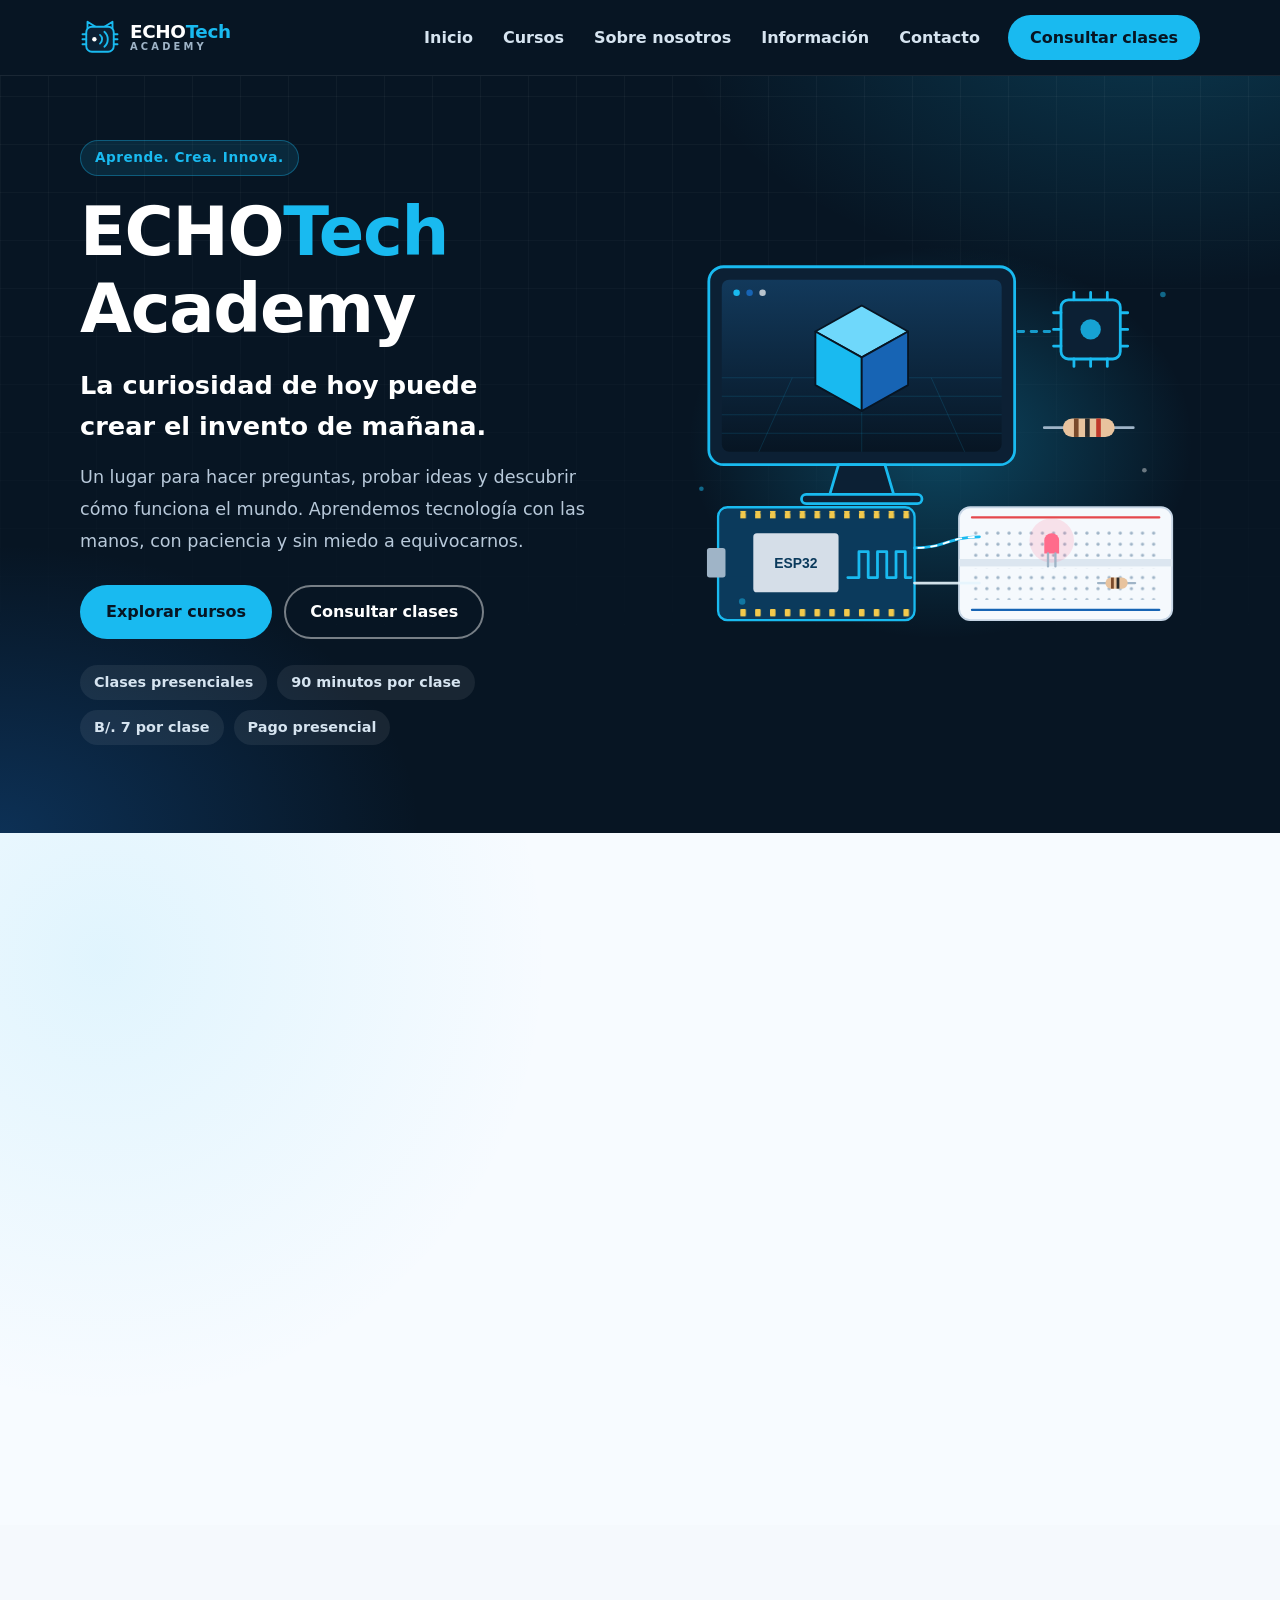
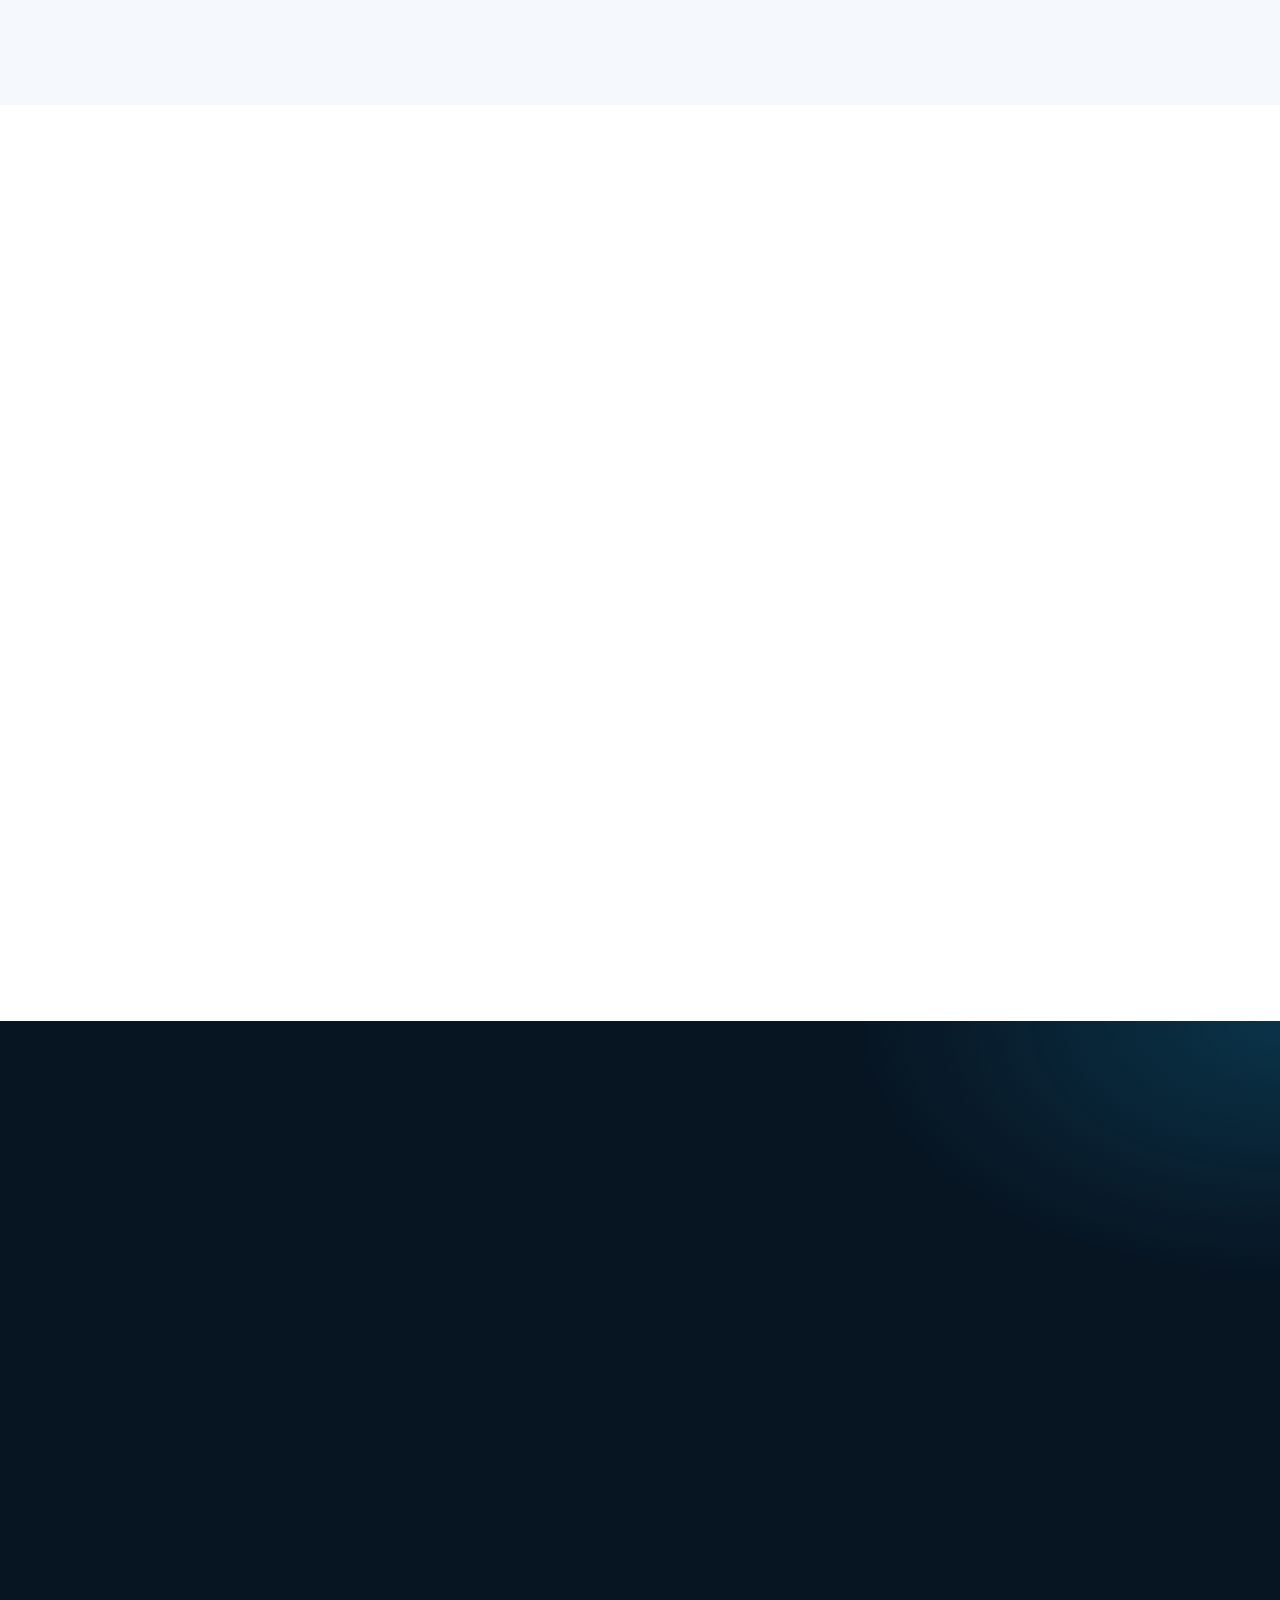
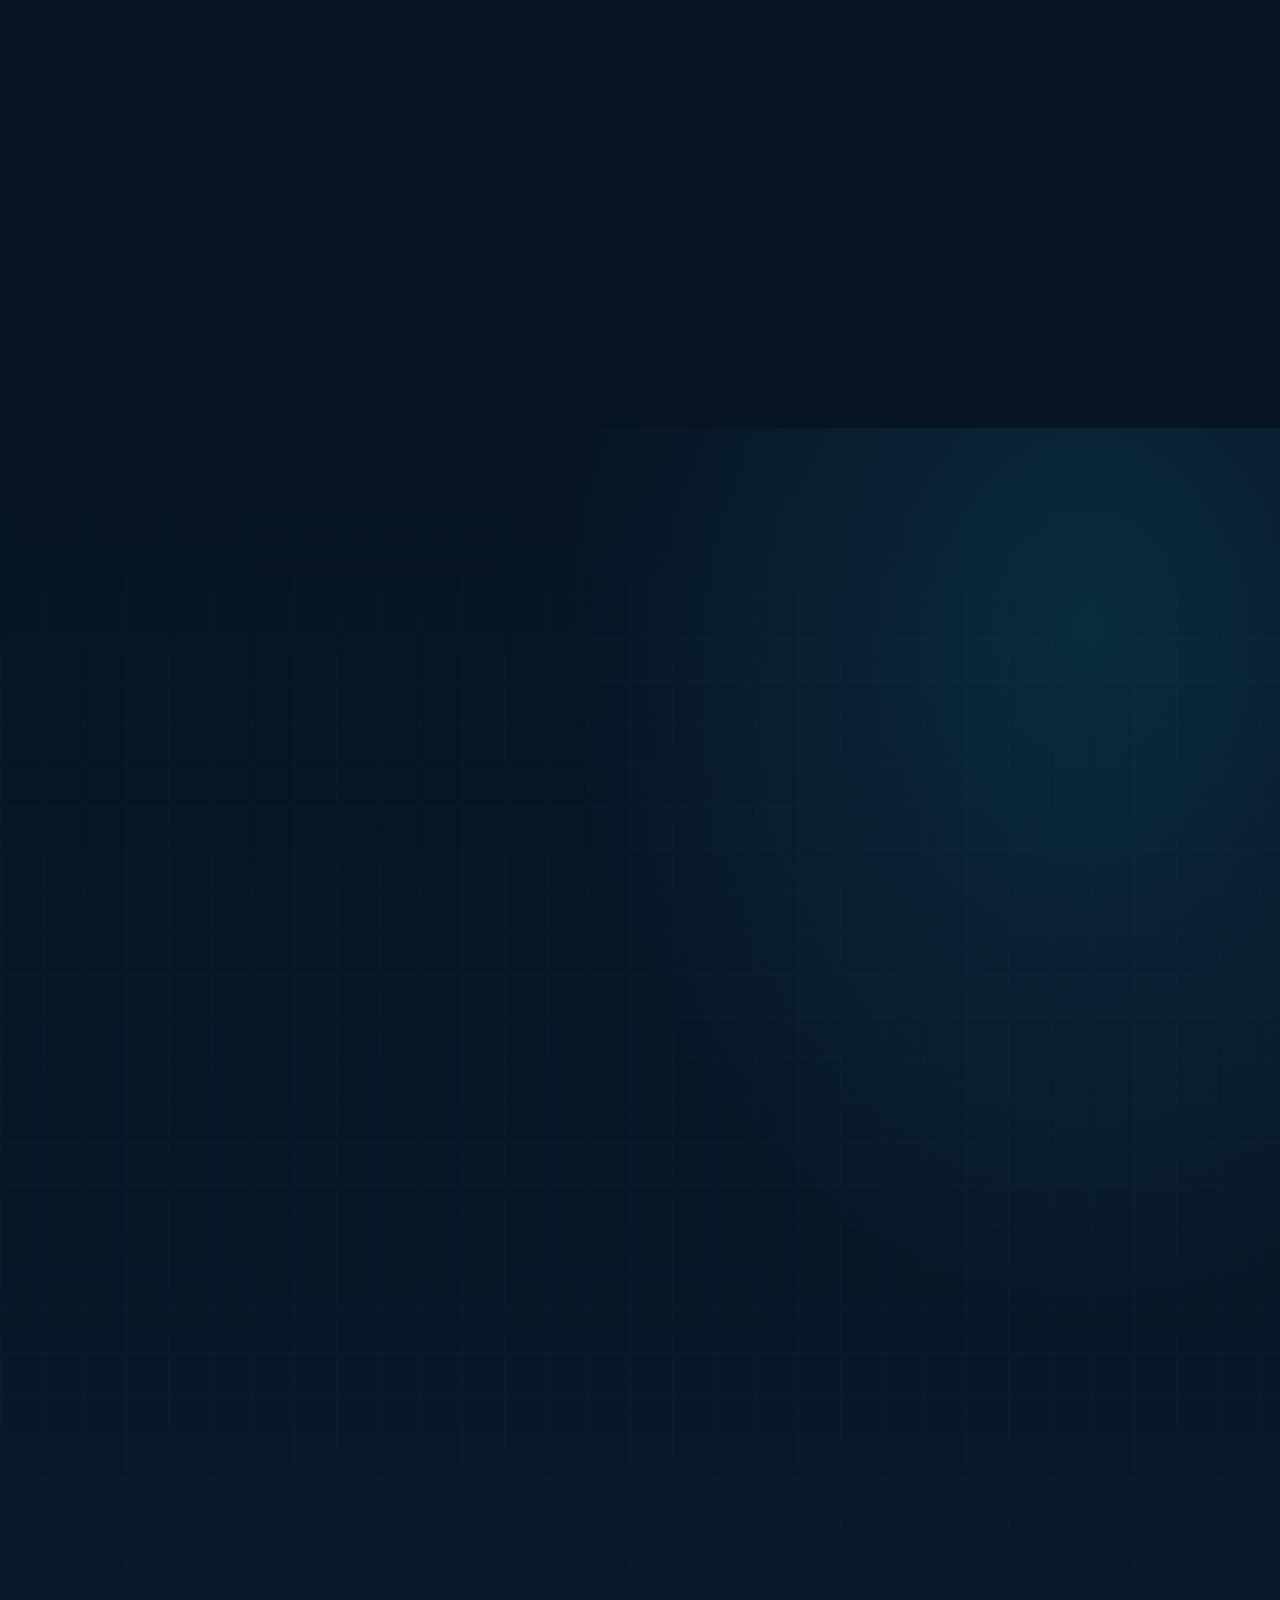
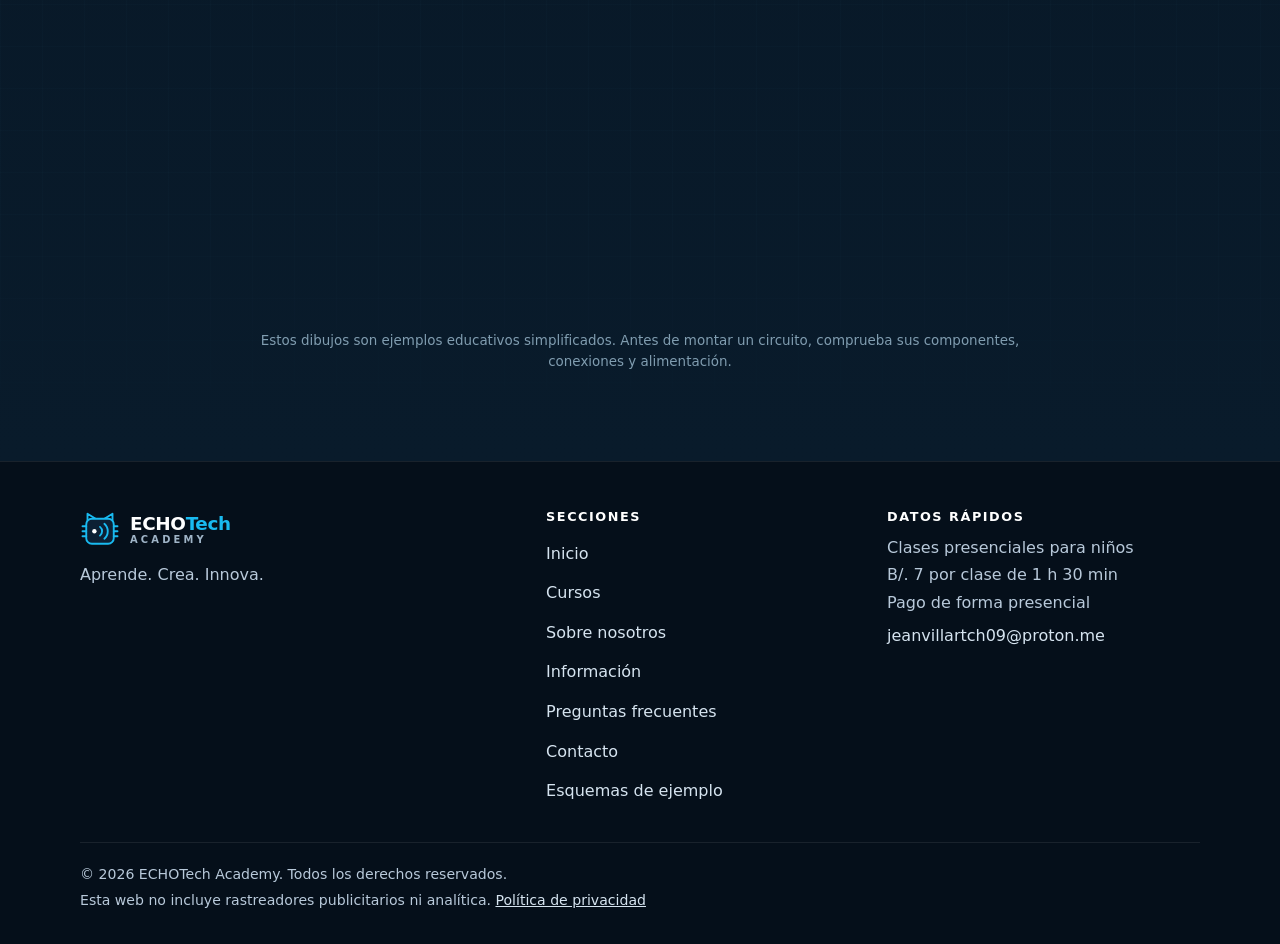
==== commit 18487a03: "Add direct email contact in footer and refresh static assets" ====
--- a/index.html
+++ b/index.html
@@ -597,7 +597,7 @@
             <li>Clases presenciales para niños</li>
             <li>B/. 7 por clase de 1 h 30 min</li>
             <li>Pago de forma presencial</li>
-            <li>Contacto por correo electrónico</li>
+            <li><a href="mailto:jeanvillartch09@proton.me">jeanvillartch09@proton.me</a></li>
           </ul>
         </div>
       </div>
@@ -609,7 +609,7 @@
     </div>
   </footer>
 
-  <script src="config.js"></script>
-  <script src="main.js"></script>
+  <script src="config.js?v=20261108"></script>
+  <script src="main.js?v=20261108"></script>
 </body>
 </html>
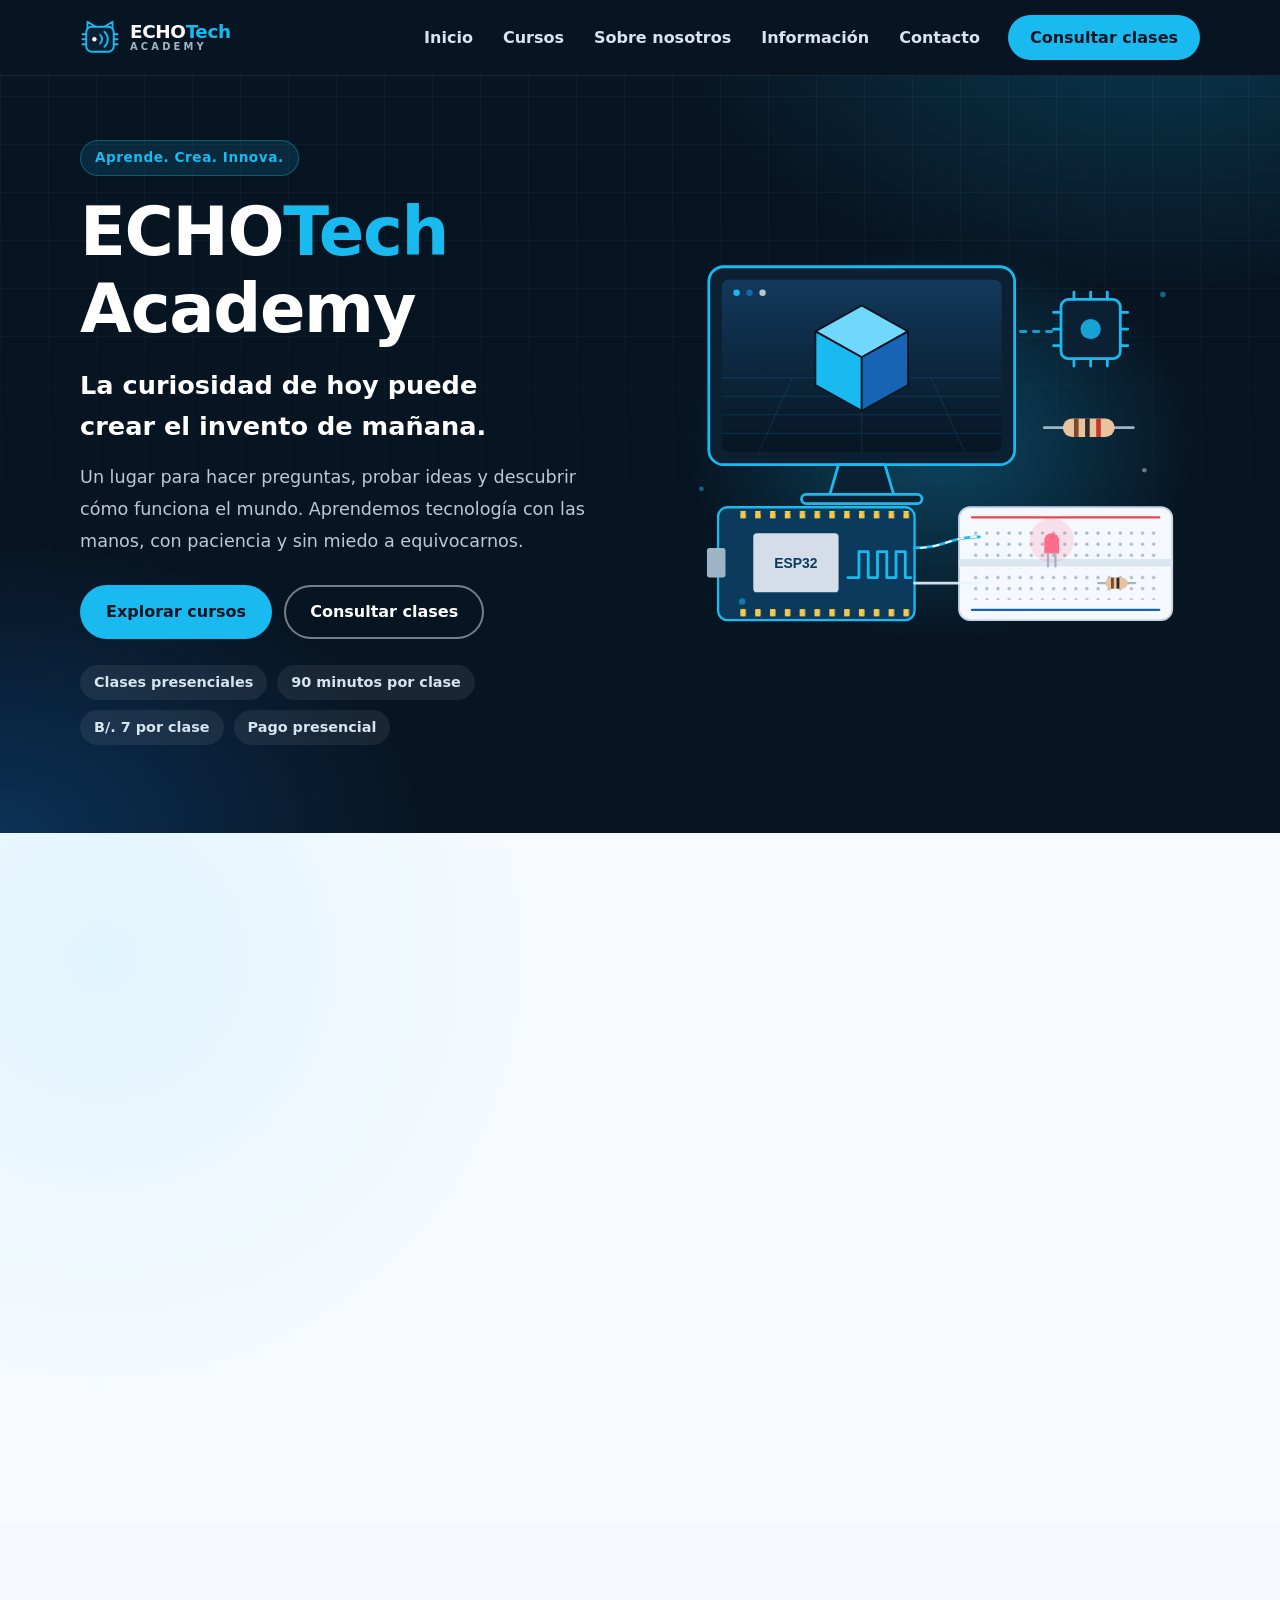
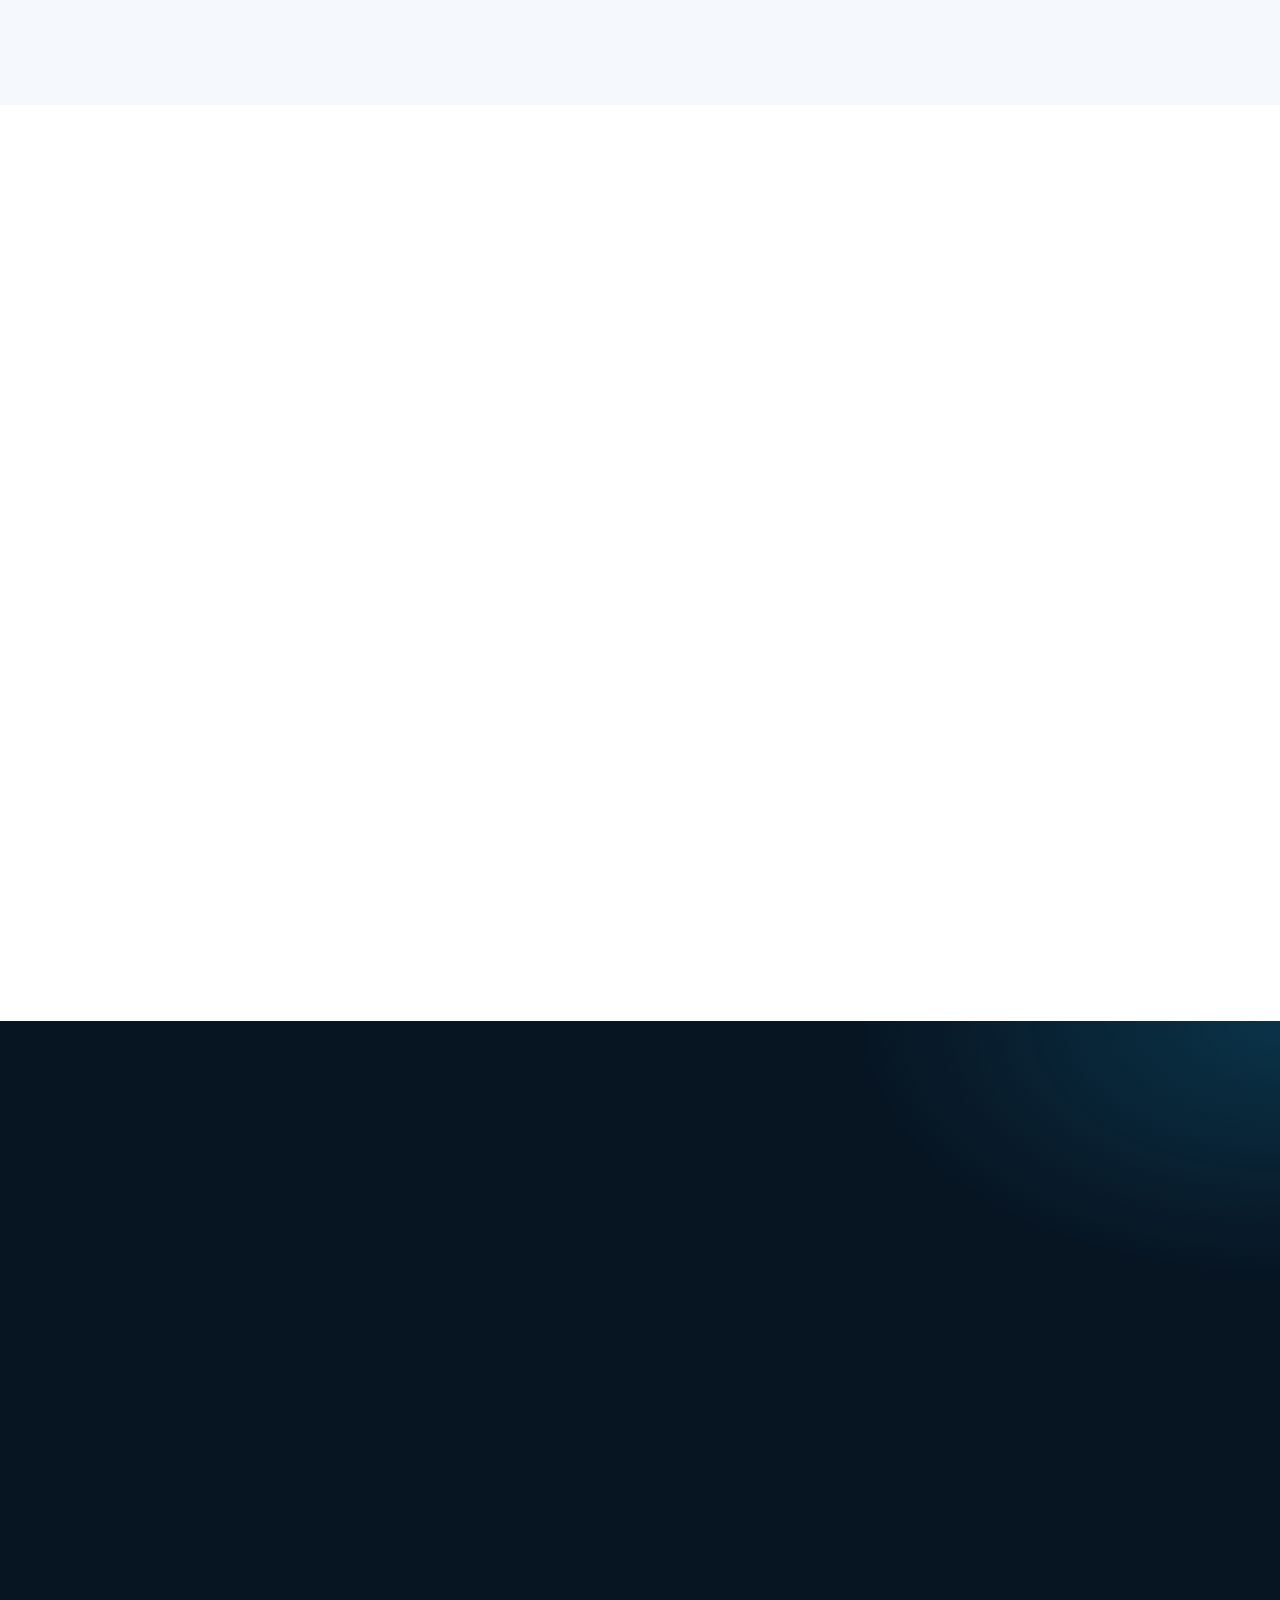
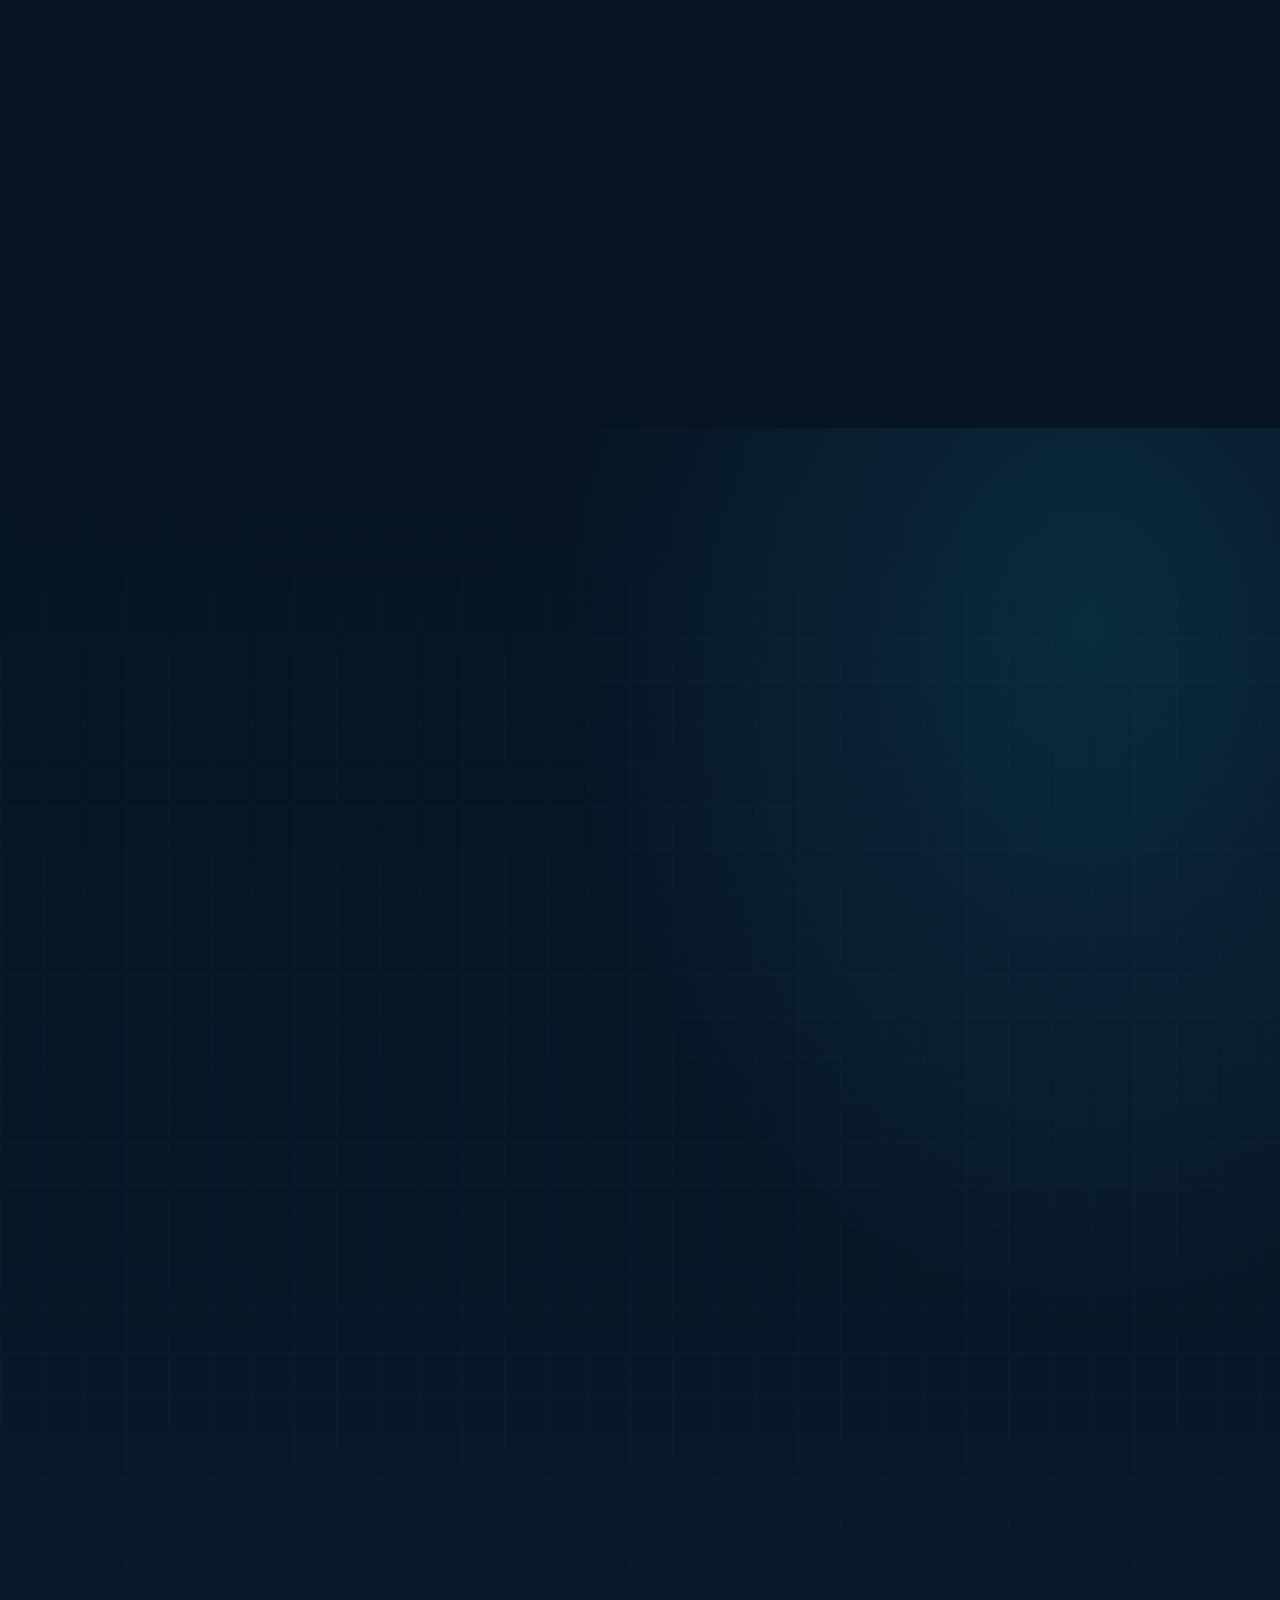
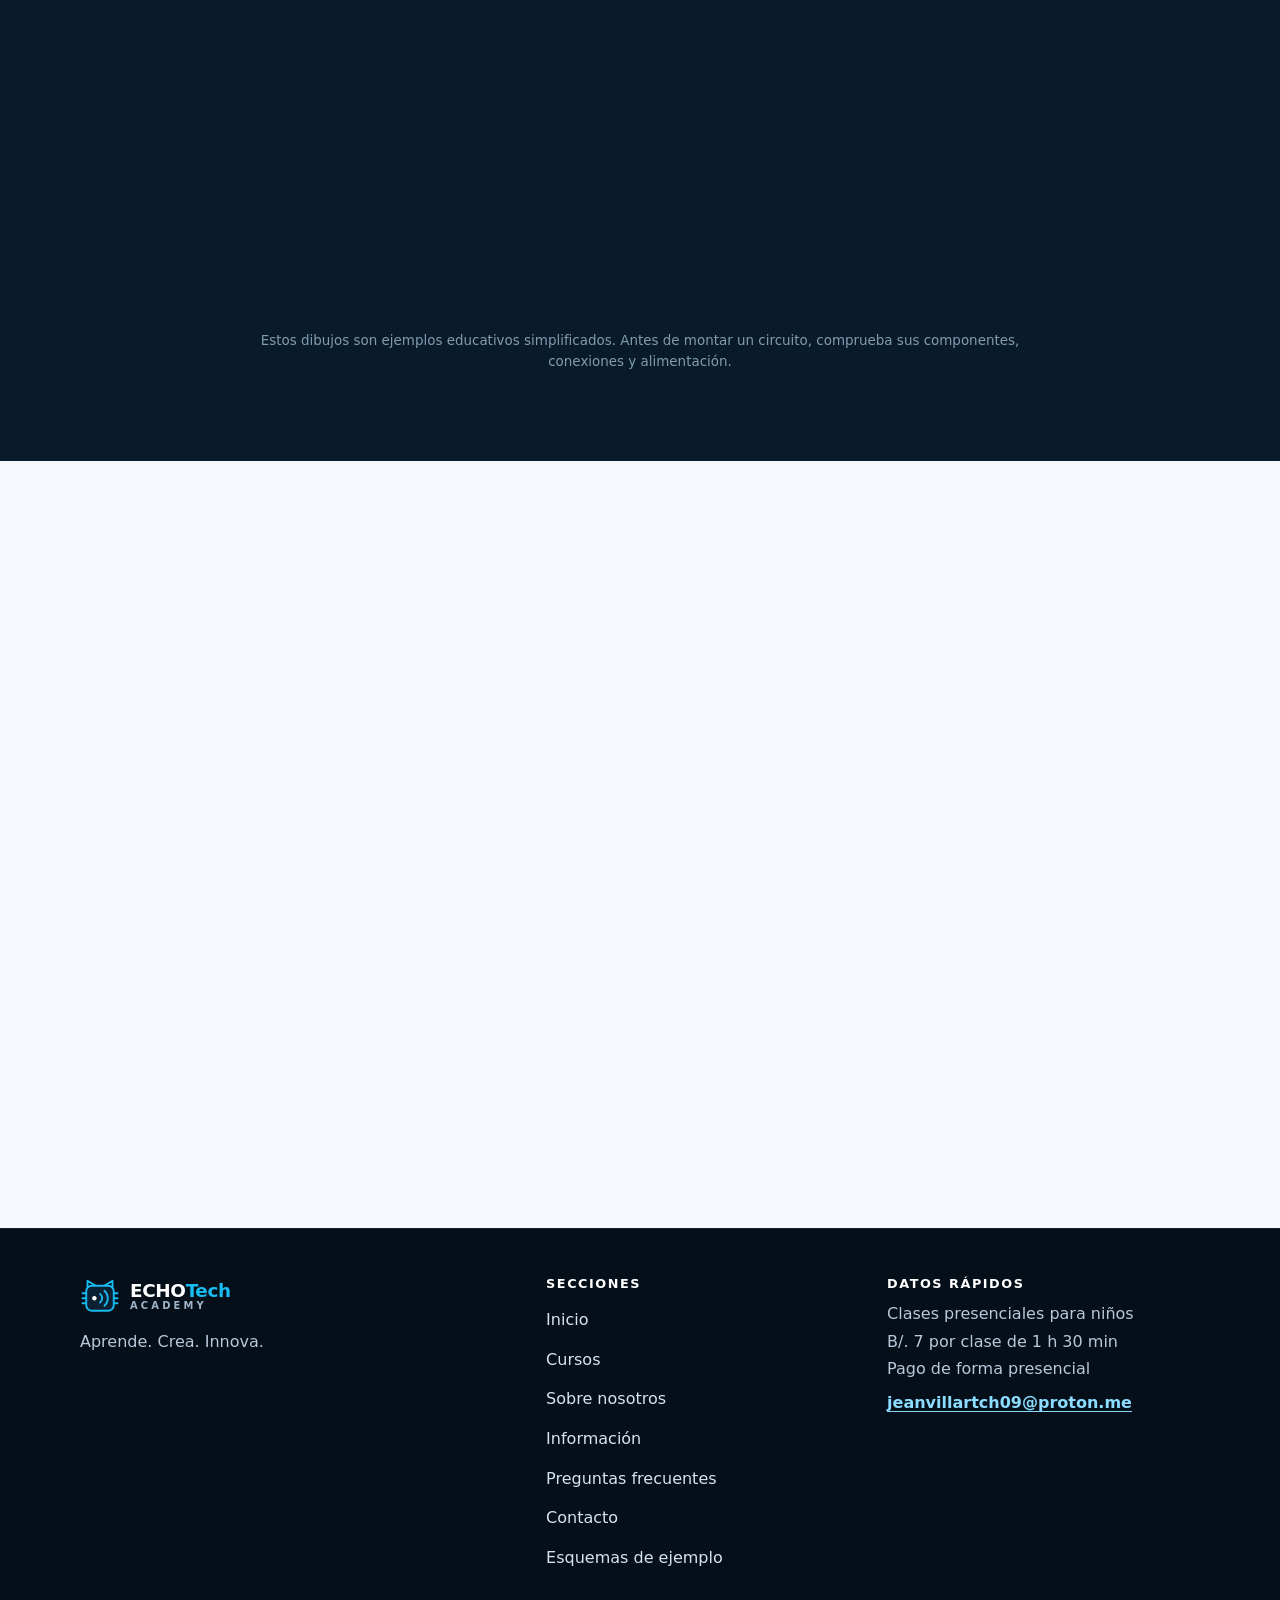
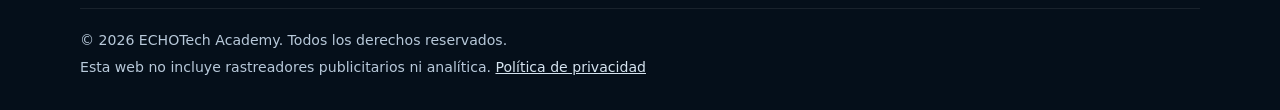
==== commit 6969a9b9: "Add class materials details and Villa Catalina reference map" ====
--- a/index.html
+++ b/index.html
@@ -374,7 +374,7 @@
 
           <div class="faq-item reveal">
             <h3><button class="faq-q" type="button" id="faq-q7" aria-expanded="false" aria-controls="faq-a7">¿Qué materiales debo llevar?<span class="faq-icon" aria-hidden="true"></span></button></h3>
-            <div class="faq-panel" id="faq-a7" role="region" aria-labelledby="faq-q7"><div><p>Consulta este detalle por correo electrónico para conocer las condiciones del curso.</p></div></div>
+            <div class="faq-panel" id="faq-a7" role="region" aria-labelledby="faq-q7"><div><p>Solo necesitas traer una computadora y su cargador, por si acaso. No hace falta que compres componentes electrónicos ni materiales especiales para venir a la clase.</p></div></div>
           </div>
 
           <div class="faq-item reveal">
@@ -564,6 +564,37 @@
         <p class="schematics-footnote">Estos dibujos son ejemplos educativos simplificados. Antes de montar un circuito, comprueba sus componentes, conexiones y alimentación.</p>
       </div>
     </section>
+
+    <!-- ============ UBICACIÓN DE REFERENCIA ============ -->
+    <section class="section location-section" id="ubicacion" aria-labelledby="location-title">
+      <div class="container">
+        <div class="section-head reveal">
+          <span class="eyebrow">Cómo encontrarnos</span>
+          <h2 id="location-title">Una ubicación de referencia</h2>
+          <p>Como punto de referencia, puedes ubicar el Parque Villa Catalina, en Don Bosco. La ubicación del mapa sirve para orientarte; confirma por correo los detalles del lugar de la clase antes de desplazarte.</p>
+        </div>
+        <div class="location-card reveal">
+          <div class="location-map">
+            <iframe
+              title="Mapa de referencia del Parque Villa Catalina, Don Bosco, Panamá"
+              src="https://www.google.com/maps?q=9.0614,-79.41612&z=16&output=embed"
+              loading="lazy"
+              referrerpolicy="no-referrer-when-downgrade"
+              allowfullscreen>
+            </iframe>
+          </div>
+          <div class="location-details">
+            <div class="location-pin" aria-hidden="true">⌖</div>
+            <div>
+              <h3>Parque Villa Catalina</h3>
+              <p>Don Bosco, Ciudad de Panamá</p>
+              <p class="location-note">Punto de referencia; no representa necesariamente la entrada exacta del aula.</p>
+              <a class="btn btn-primary" href="https://www.google.com/maps/search/?api=1&query=9.0614%2C-79.41612" target="_blank" rel="noopener noreferrer">Ver ruta en Google Maps</a>
+            </div>
+          </div>
+        </div>
+      </div>
+    </section>
   </main>
 
   <!-- ============ PIE DE PÁGINA ============ -->
--- a/styles.css
+++ b/styles.css
@@ -1707,3 +1707,25 @@
   .price-card:hover,
   .form-card:hover { transform: none; }
 }
+
+
+/* Contacto directo */
+.contact-email-line {
+  margin-top: 1.25rem;
+  padding: 1rem 1.1rem;
+  border: 1px solid rgba(255,255,255,.18);
+  border-radius: 14px;
+  background: rgba(255,255,255,.06);
+  overflow-wrap: anywhere;
+}
+.contact-email-line a,
+.footer-links a[href^="mailto:"] {
+  color: #8bdcff;
+  font-weight: 700;
+  text-decoration: underline;
+  text-underline-offset: 3px;
+}
+.contact-email-line a:hover,
+.footer-links a[href^="mailto:"]:hover {
+  color: #fff;
+}
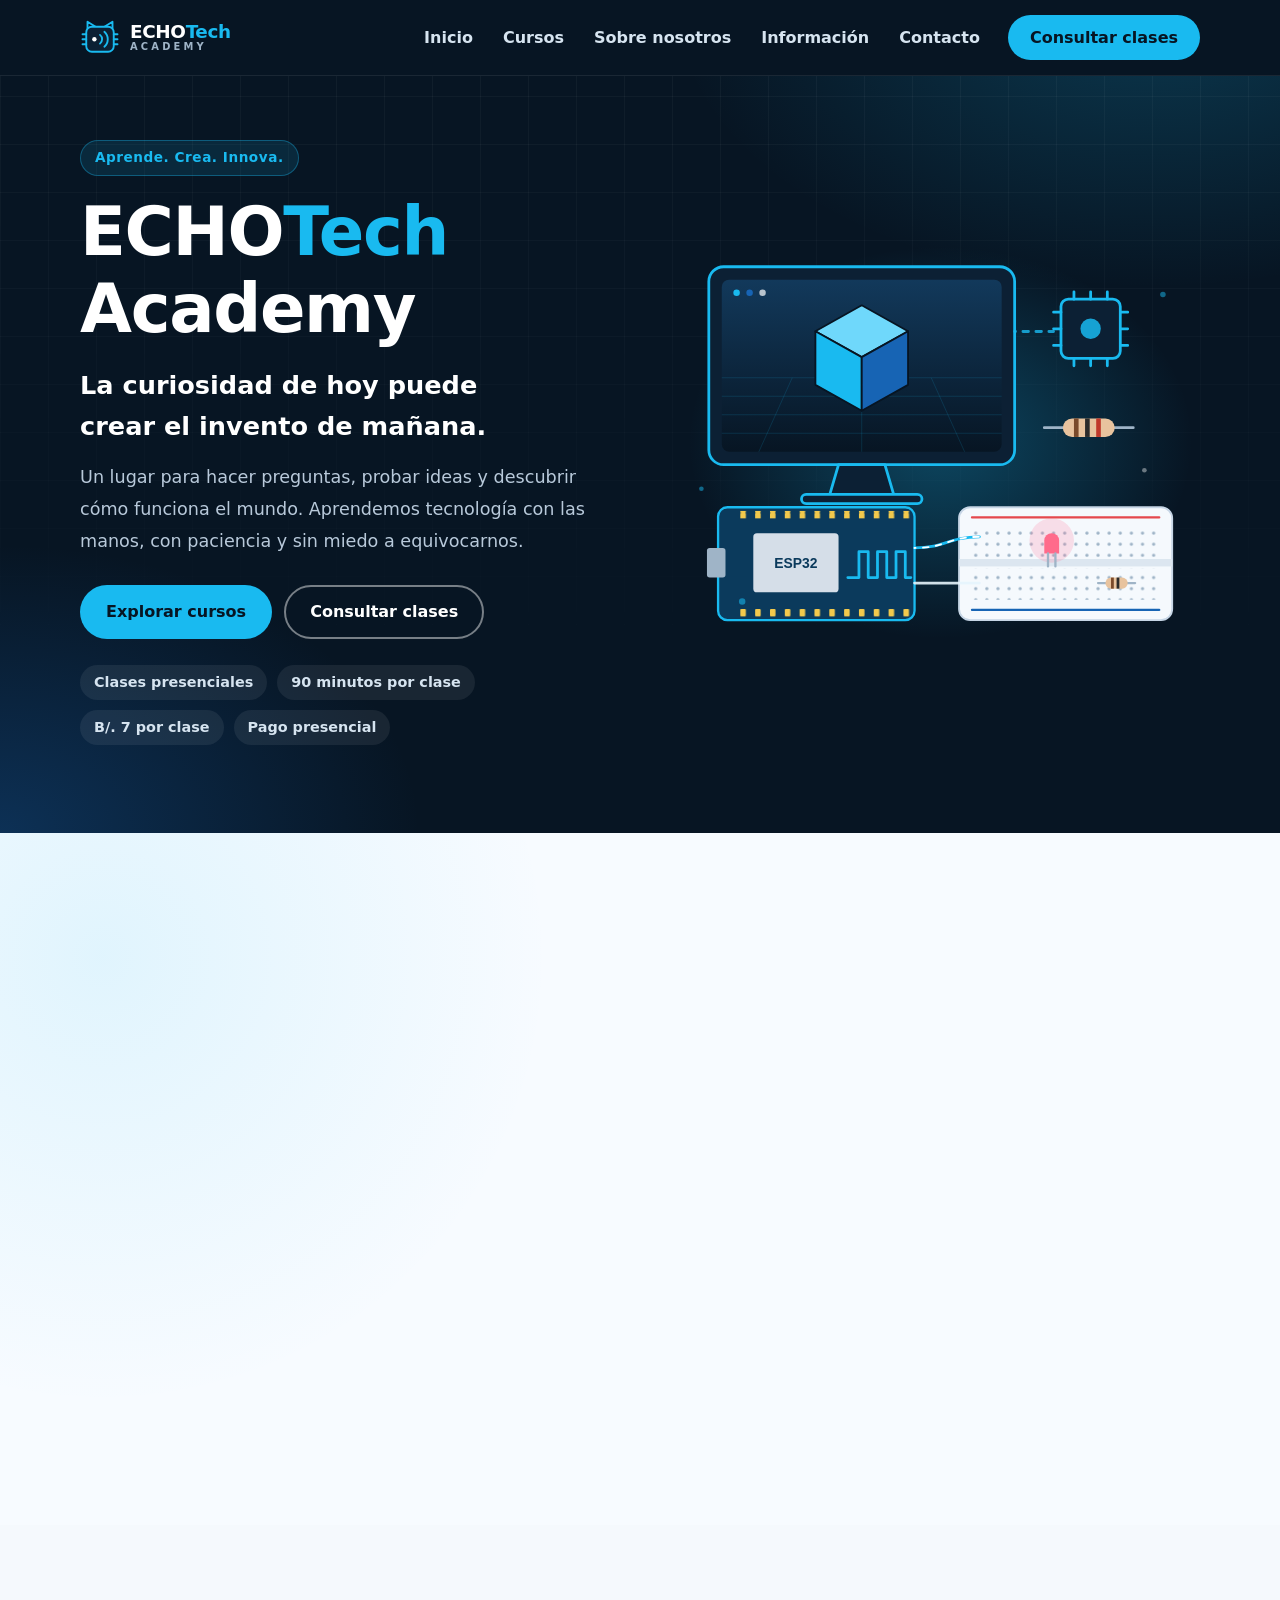
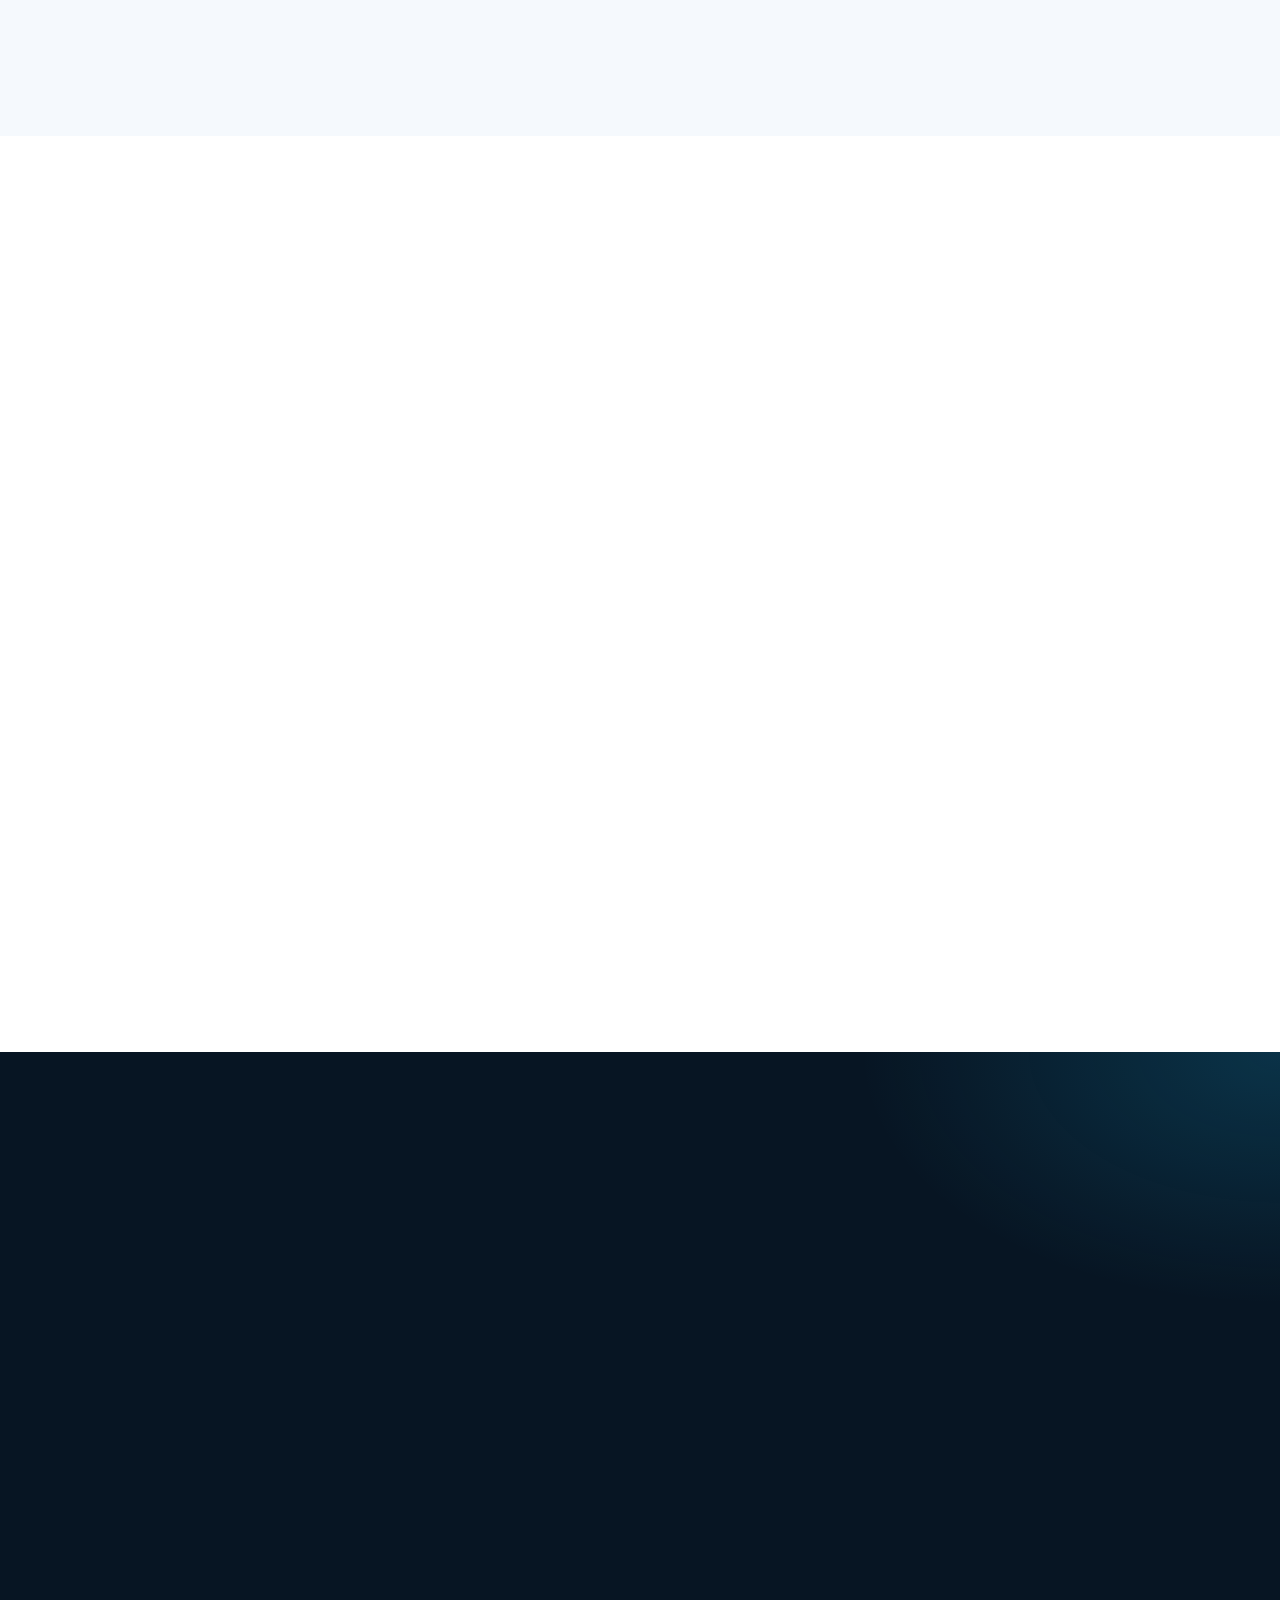
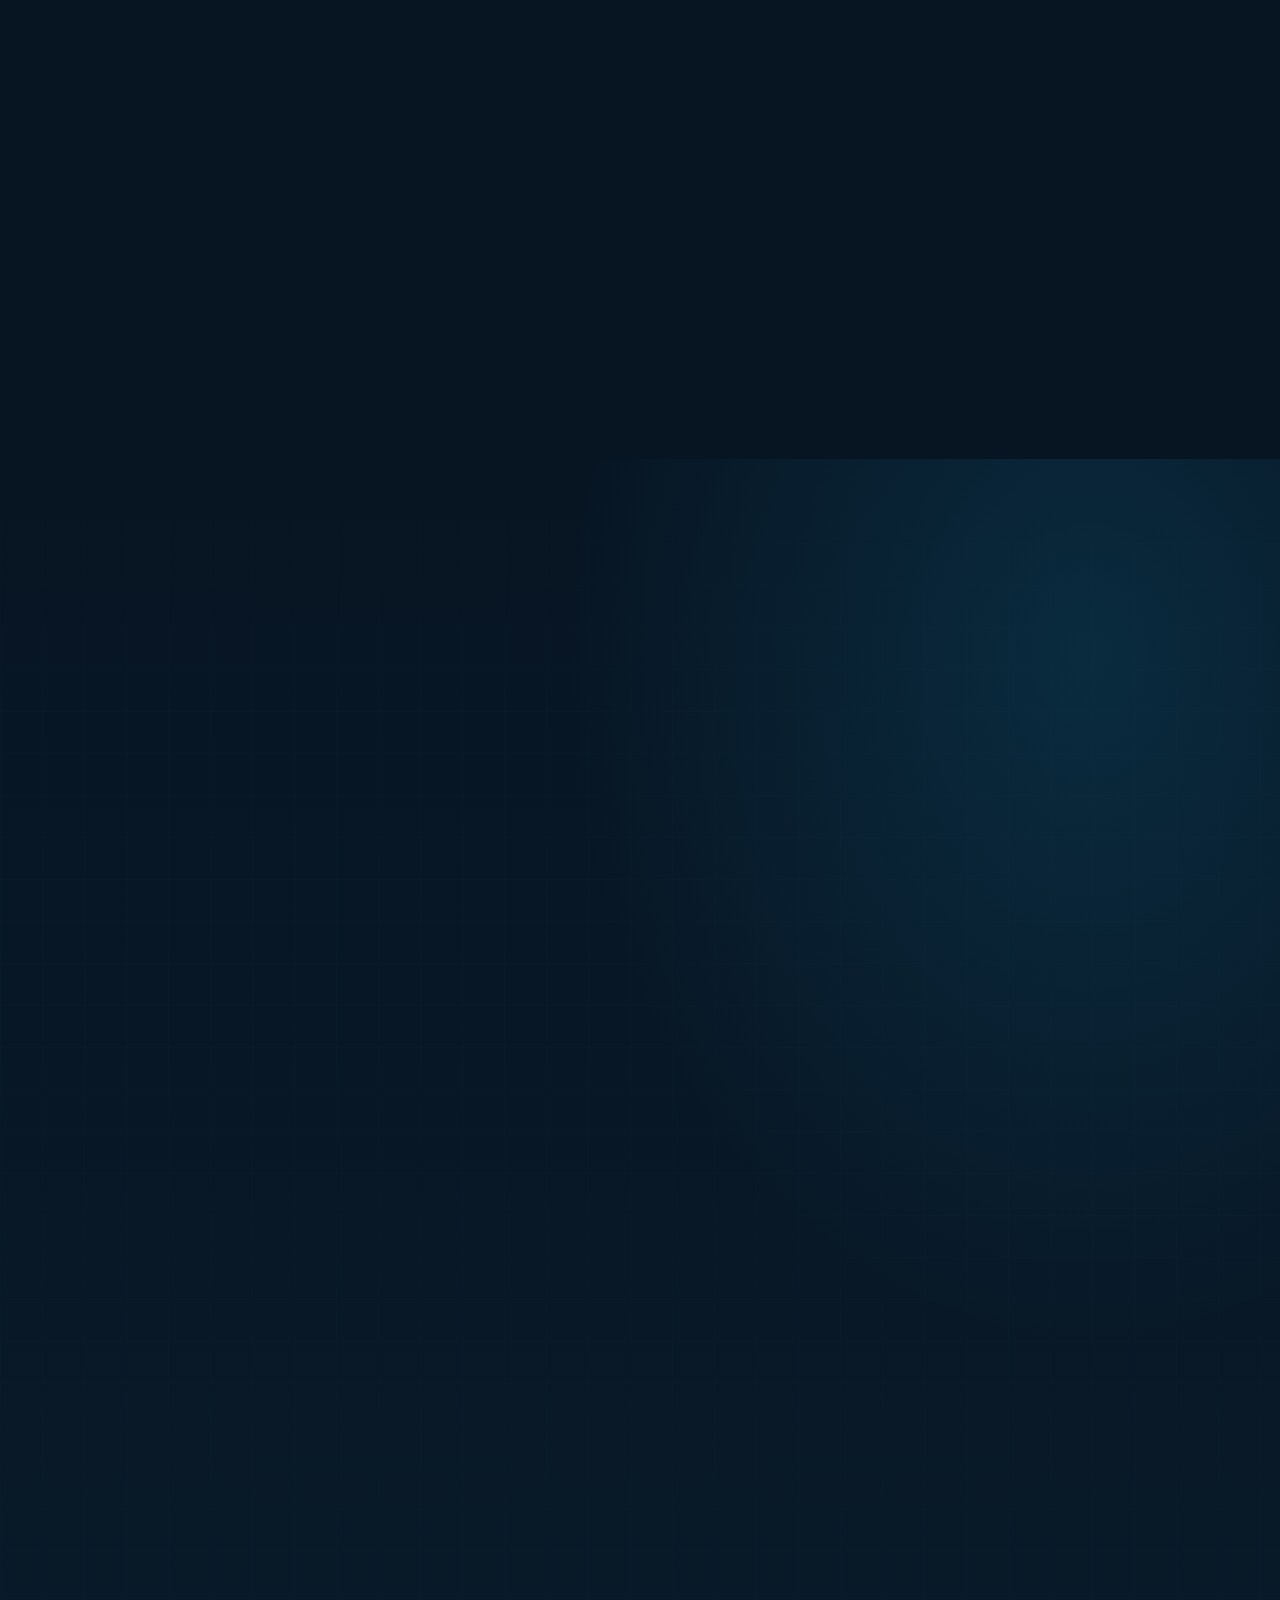
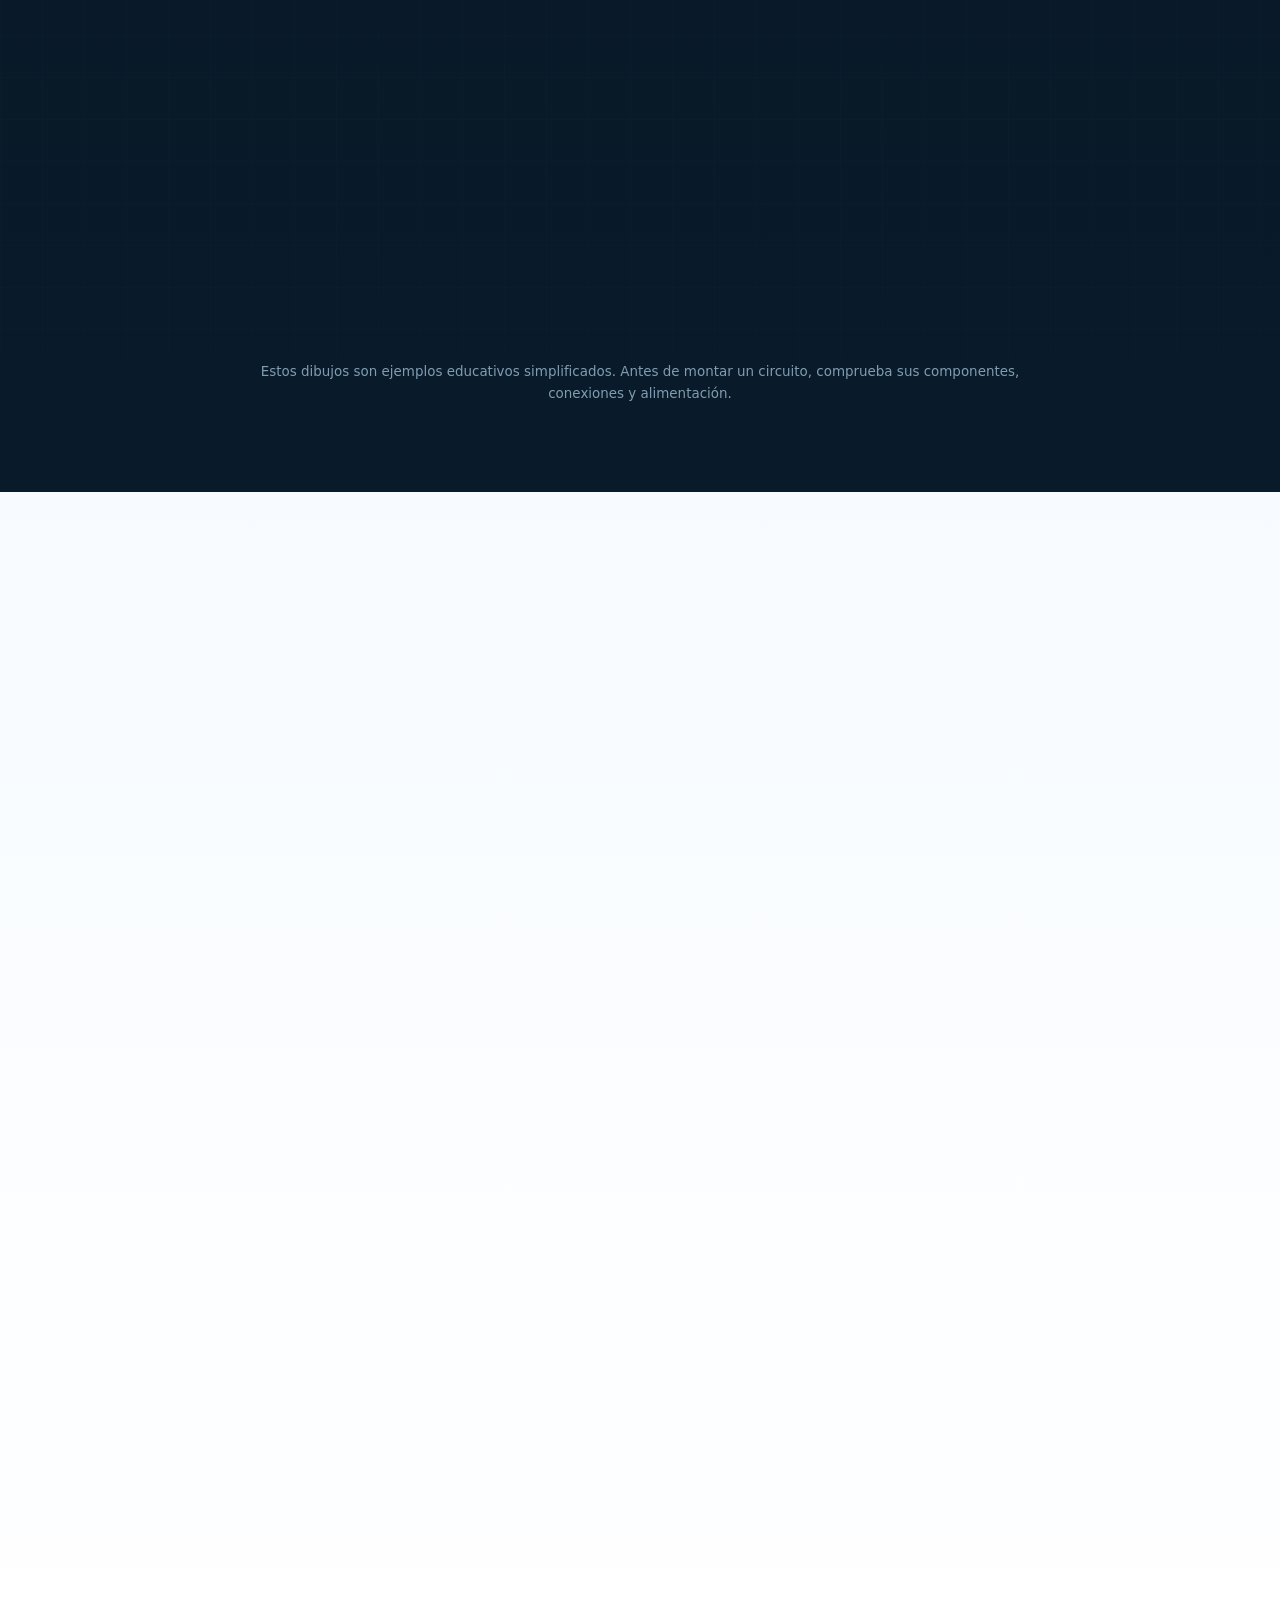
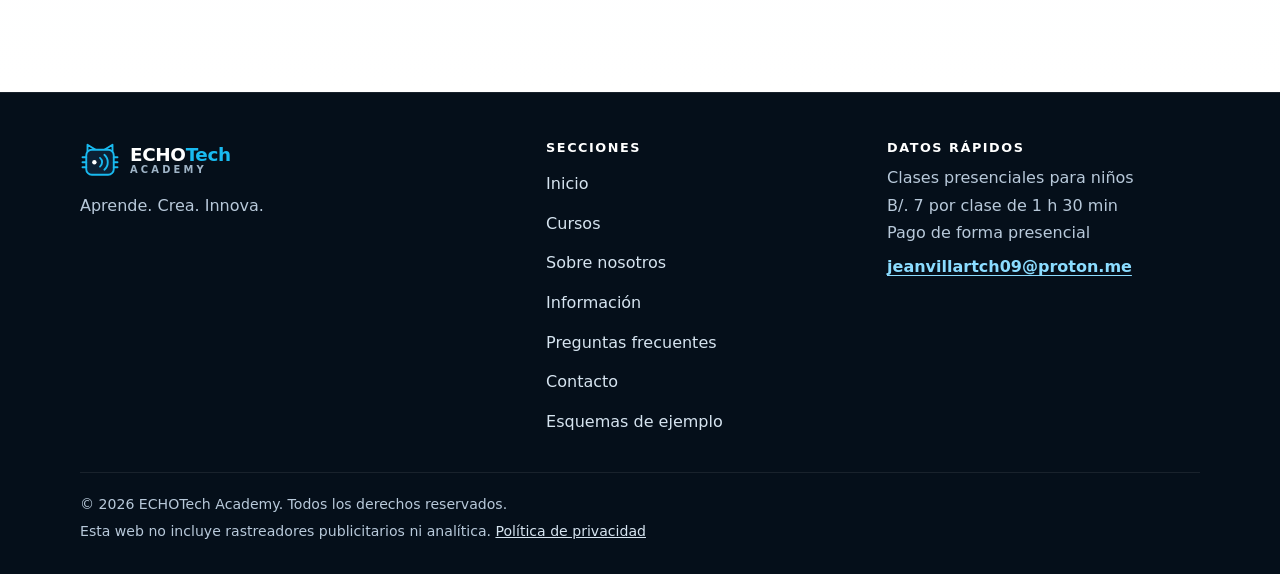
==== commit c69bc834: "Fix Villa Catalina Google Maps embed and humanize page copy" ====
--- a/index.html
+++ b/index.html
@@ -119,7 +119,7 @@
         <div class="section-head reveal">
           <span class="eyebrow">Cursos</span>
           <h2 id="cursos-title">Descubre el mundo de la tecnología</h2>
-          <p>Cuatro áreas para aprender, experimentar y convertir ideas en proyectos.</p>
+          <p>Cuatro caminos para explorar la tecnología a tu ritmo, hacer preguntas y crear proyectos con tus propias manos.</p>
         </div>
 
         <div class="course-grid">
@@ -319,7 +319,7 @@
           <div class="price-card reveal">
             <span class="price-label">Precio</span>
             <p class="price-amount">B/. 7 <small>por clase</small></p>
-            <p class="price-note">Cada clase dura 1 hora y 30 minutos (90 minutos). El pago se realiza de forma presencial.</p>
+            <p class="price-note">Cada encuentro dura 90 minutos: tiempo para aprender algo nuevo, ponerlo en práctica y resolver dudas sin apuros. El pago se realiza de forma presencial.</p>
             <a class="btn btn-primary" href="#contacto">Consultar clases</a>
           </div>
         </div>
@@ -339,7 +339,7 @@
         <div class="faq-list">
           <div class="faq-item reveal">
             <h3><button class="faq-q" type="button" id="faq-q1" aria-expanded="false" aria-controls="faq-a1">¿Qué clases ofrece ECHOTech Academy?<span class="faq-icon" aria-hidden="true"></span></button></h3>
-            <div class="faq-panel" id="faq-a1" role="region" aria-labelledby="faq-q1"><div><p>Ofrecemos cuatro áreas: Electrónica, Informática básica, Diseño 3D y Arduino y ESP32. Los contenidos se adaptan al nivel del estudiante.</p></div></div>
+            <div class="faq-panel" id="faq-a1" role="region" aria-labelledby="faq-q1"><div><p>Tenemos cuatro áreas para explorar: Electrónica, Informática básica, Diseño 3D y Arduino y ESP32. Empezamos desde lo que cada estudiante sabe y avanzamos paso a paso.</p></div></div>
           </div>
 
           <div class="faq-item reveal">
@@ -570,15 +570,18 @@
       <div class="container">
         <div class="section-head reveal">
           <span class="eyebrow">Cómo encontrarnos</span>
-          <h2 id="location-title">Una ubicación de referencia</h2>
-          <p>Como punto de referencia, puedes ubicar el Parque Villa Catalina, en Don Bosco. La ubicación del mapa sirve para orientarte; confirma por correo los detalles del lugar de la clase antes de desplazarte.</p>
+          <h2 id="location-title">Estamos cerca de Villa Catalina</h2>
+          <p>Para que puedas orientarte mejor, dejamos el Parque Villa Catalina como punto de referencia en Don Bosco. Mira el mapa y, antes de salir, escríbenos para confirmar el punto exacto de encuentro de la clase.</p>
         </div>
         <div class="location-card reveal">
           <div class="location-map">
             <iframe
-              title="Mapa de referencia del Parque Villa Catalina, Don Bosco, Panamá"
-              src="https://www.google.com/maps?q=9.0614,-79.41612&z=16&output=embed"
-              loading="lazy"
+              title="Google Maps: Parque Villa Catalina, Don Bosco, Panamá"
+              src="https://maps.google.com/maps?ll=9.0614%2C-79.41612&q=Parque%20Villa%20Catalina%2C%20Don%20Bosco%2C%20Panam%C3%A1&z=17&output=embed"
+              width="100%"
+              height="420"
+              style="border:0"
+              loading="eager"
               referrerpolicy="no-referrer-when-downgrade"
               allowfullscreen>
             </iframe>
@@ -588,8 +591,9 @@
             <div>
               <h3>Parque Villa Catalina</h3>
               <p>Don Bosco, Ciudad de Panamá</p>
-              <p class="location-note">Punto de referencia; no representa necesariamente la entrada exacta del aula.</p>
-              <a class="btn btn-primary" href="https://www.google.com/maps/search/?api=1&query=9.0614%2C-79.41612" target="_blank" rel="noopener noreferrer">Ver ruta en Google Maps</a>
+              <p class="location-note">Este parque es una referencia para llegar a la zona; el lugar exacto de la clase se confirma por correo.</p>
+              <a class="btn btn-primary" href="https://www.google.com/maps/search/?api=1&query=Parque%20Villa%20Catalina%2C%20Don%20Bosco%2C%20Panam%C3%A1" target="_blank" rel="noopener noreferrer">Abrir ubicación en Google Maps</a>
+              <p class="map-fallback">¿No se muestra el mapa? Usa el botón de arriba para abrirlo directamente.</p>
             </div>
           </div>
         </div>
--- a/styles.css
+++ b/styles.css
@@ -1729,3 +1729,65 @@
 .footer-links a[href^="mailto:"]:hover {
   color: #fff;
 }
+
+
+/* Materiales y ubicación de referencia */
+.location-section {
+  background: linear-gradient(180deg, #f7fbff 0%, #ffffff 100%);
+}
+.location-card {
+  overflow: hidden;
+  border: 1px solid #dce8f2;
+  border-radius: 22px;
+  background: #fff;
+  box-shadow: 0 16px 42px rgba(16,38,61,.08);
+}
+.location-map {
+  position: relative;
+  width: 100%;
+  aspect-ratio: 16 / 7;
+  min-height: 260px;
+  background: #e8f0f5;
+}
+.location-map iframe {
+  display: block;
+  width: 100%;
+  height: 100%;
+  min-height: 260px;
+  border: 0;
+}
+.location-details {
+  display: flex;
+  align-items: flex-start;
+  gap: 18px;
+  padding: 25px 28px 29px;
+}
+.location-pin {
+  display: grid;
+  flex: 0 0 44px;
+  width: 44px;
+  height: 44px;
+  place-items: center;
+  color: #075b82;
+  background: #dff5ff;
+  border-radius: 14px;
+  font-size: 1.6rem;
+}
+.location-details h3 {
+  margin: 0 0 5px;
+  color: var(--night);
+  font-size: 1.25rem;
+}
+.location-details p {
+  margin: 0 0 10px;
+  color: #536a7e;
+  line-height: 1.65;
+}
+.location-details .location-note {
+  margin: 8px 0 18px;
+  font-size: .92rem;
+}
+@media (max-width: 600px) {
+  .location-map { aspect-ratio: 4 / 3; min-height: 230px; }
+  .location-details { padding: 21px; gap: 13px; }
+}
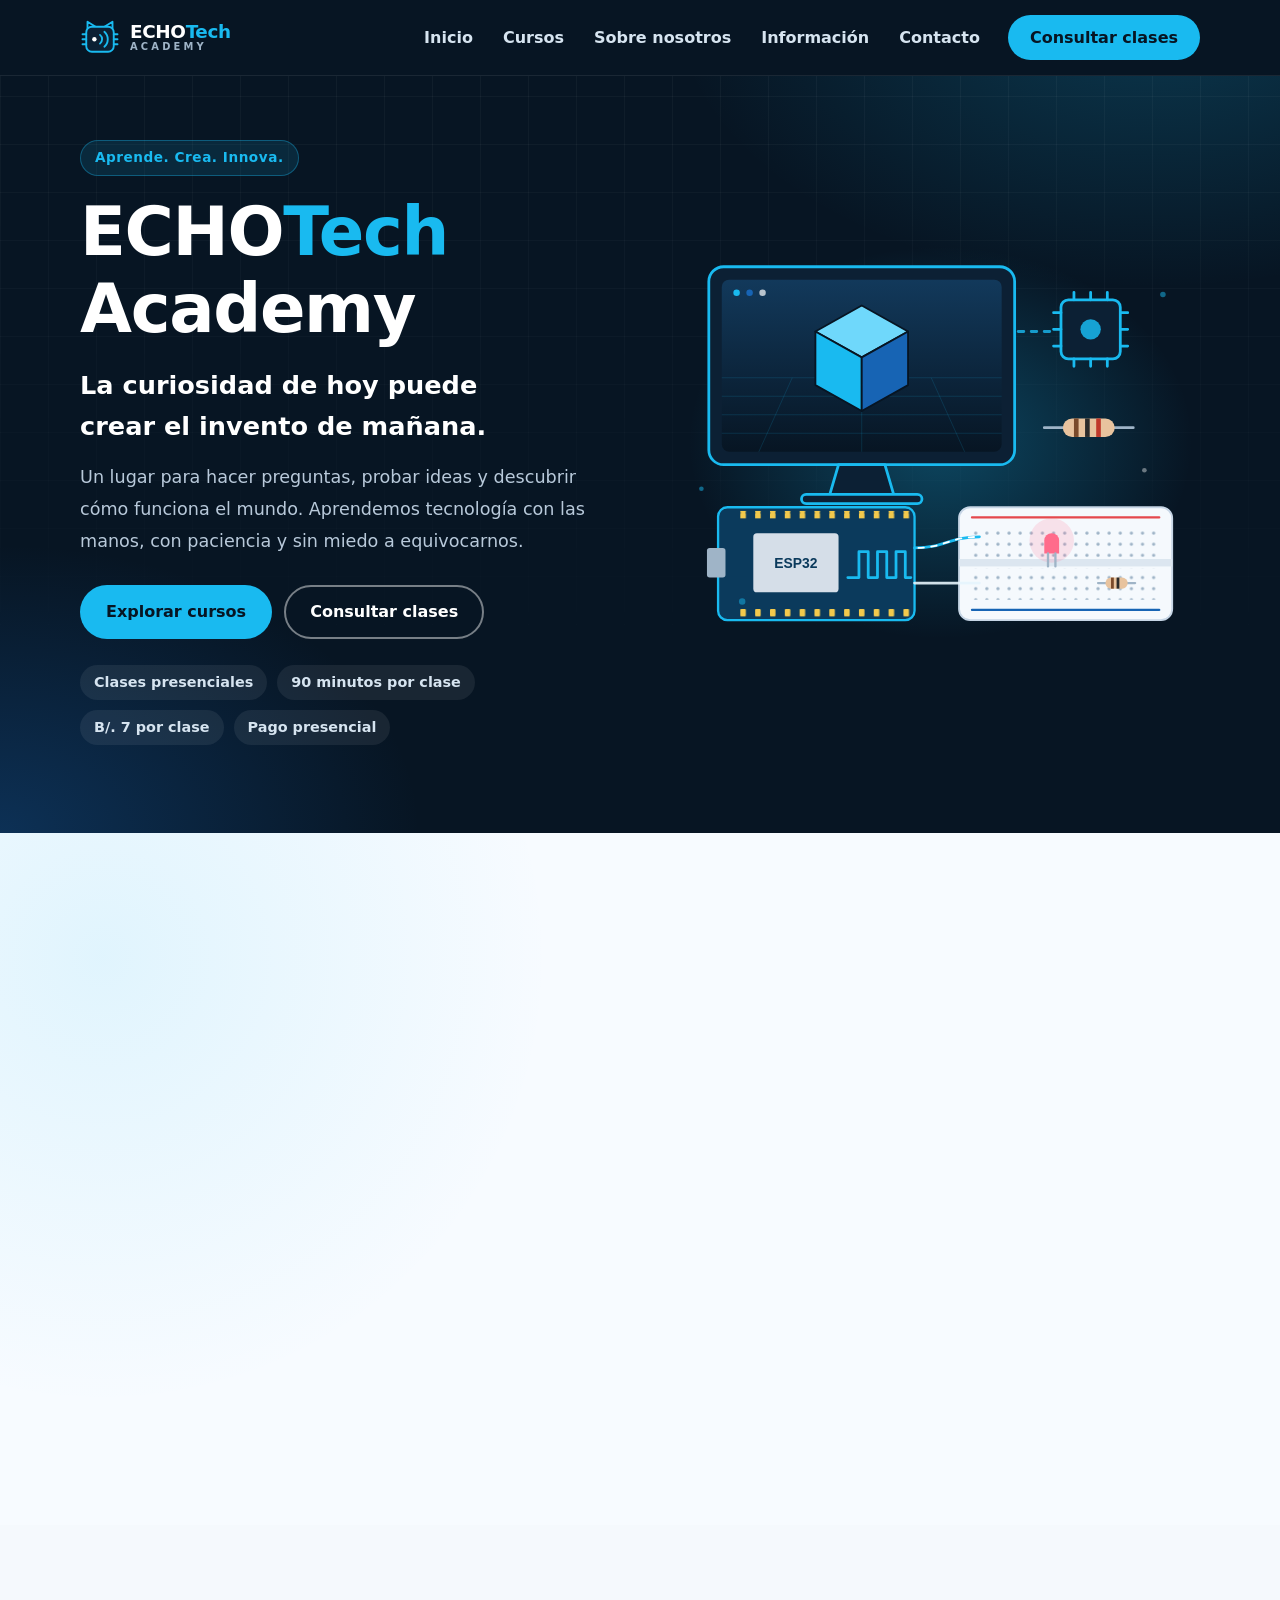
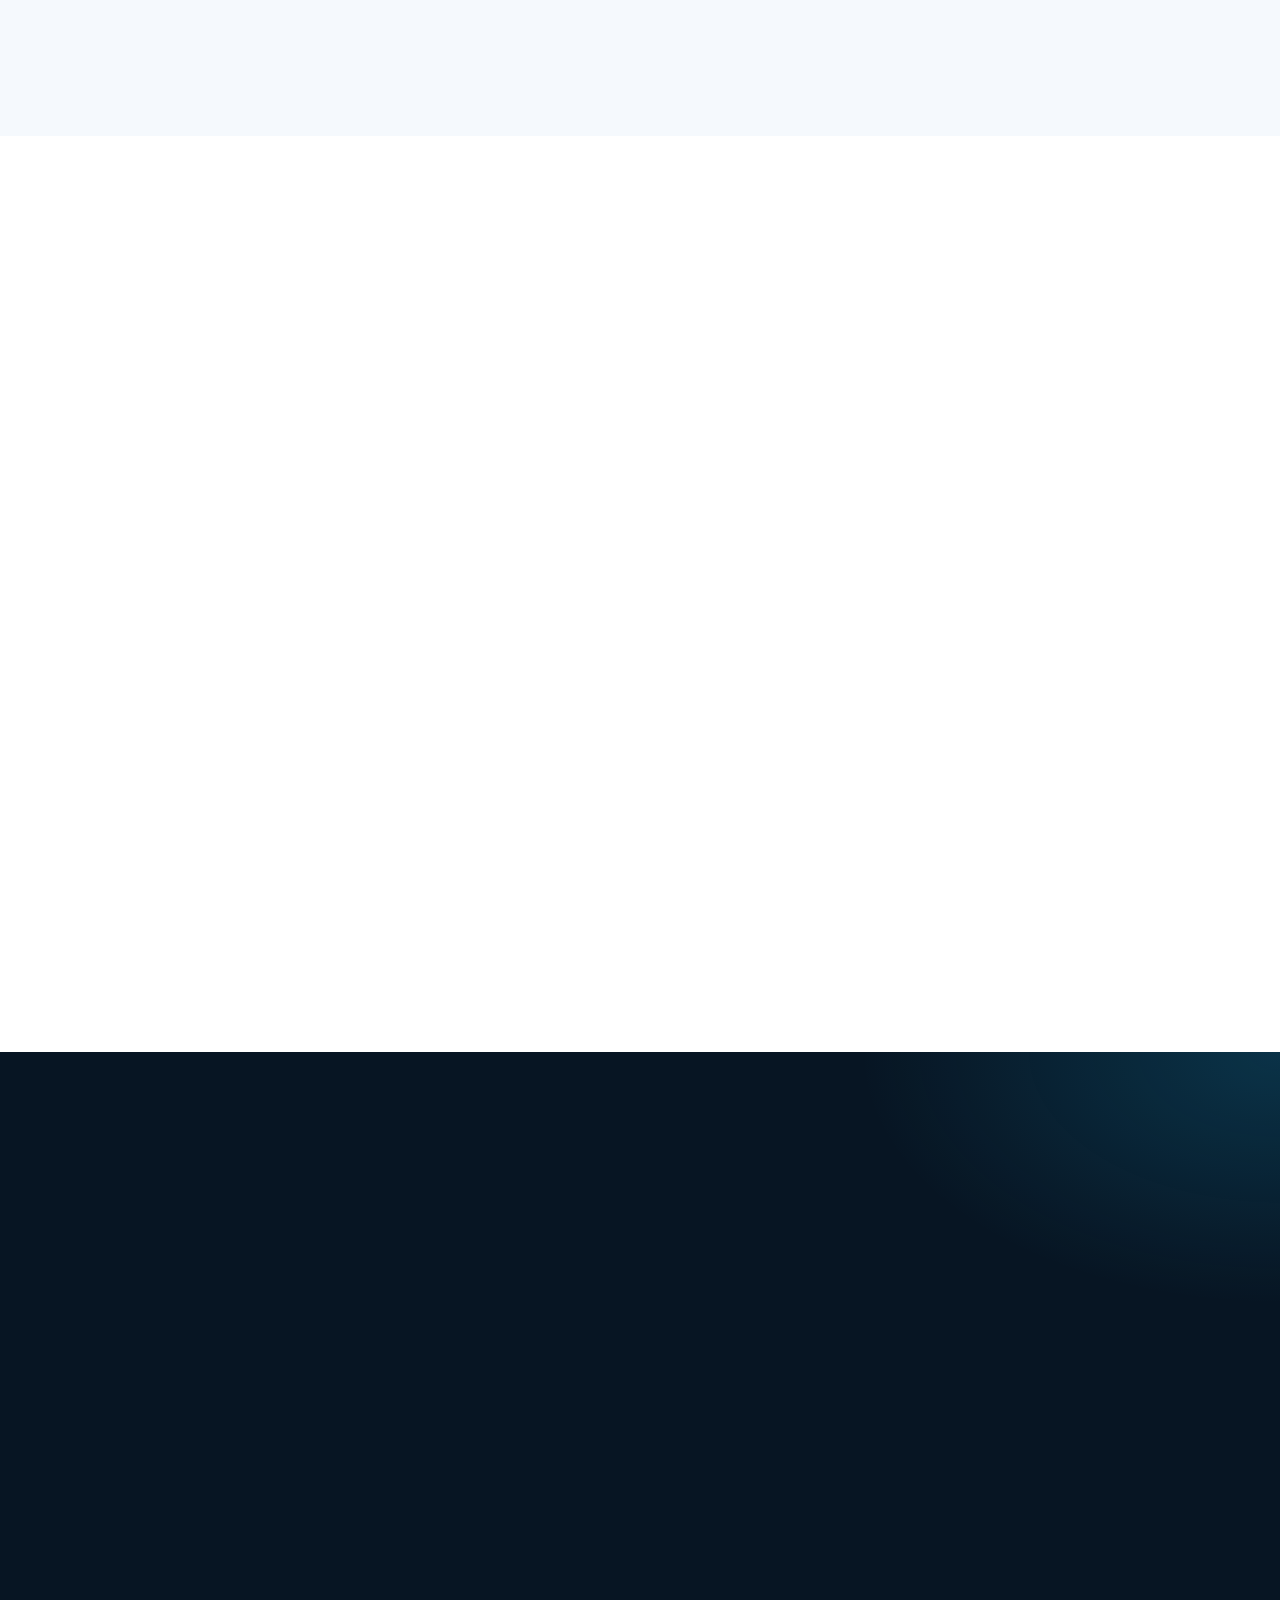
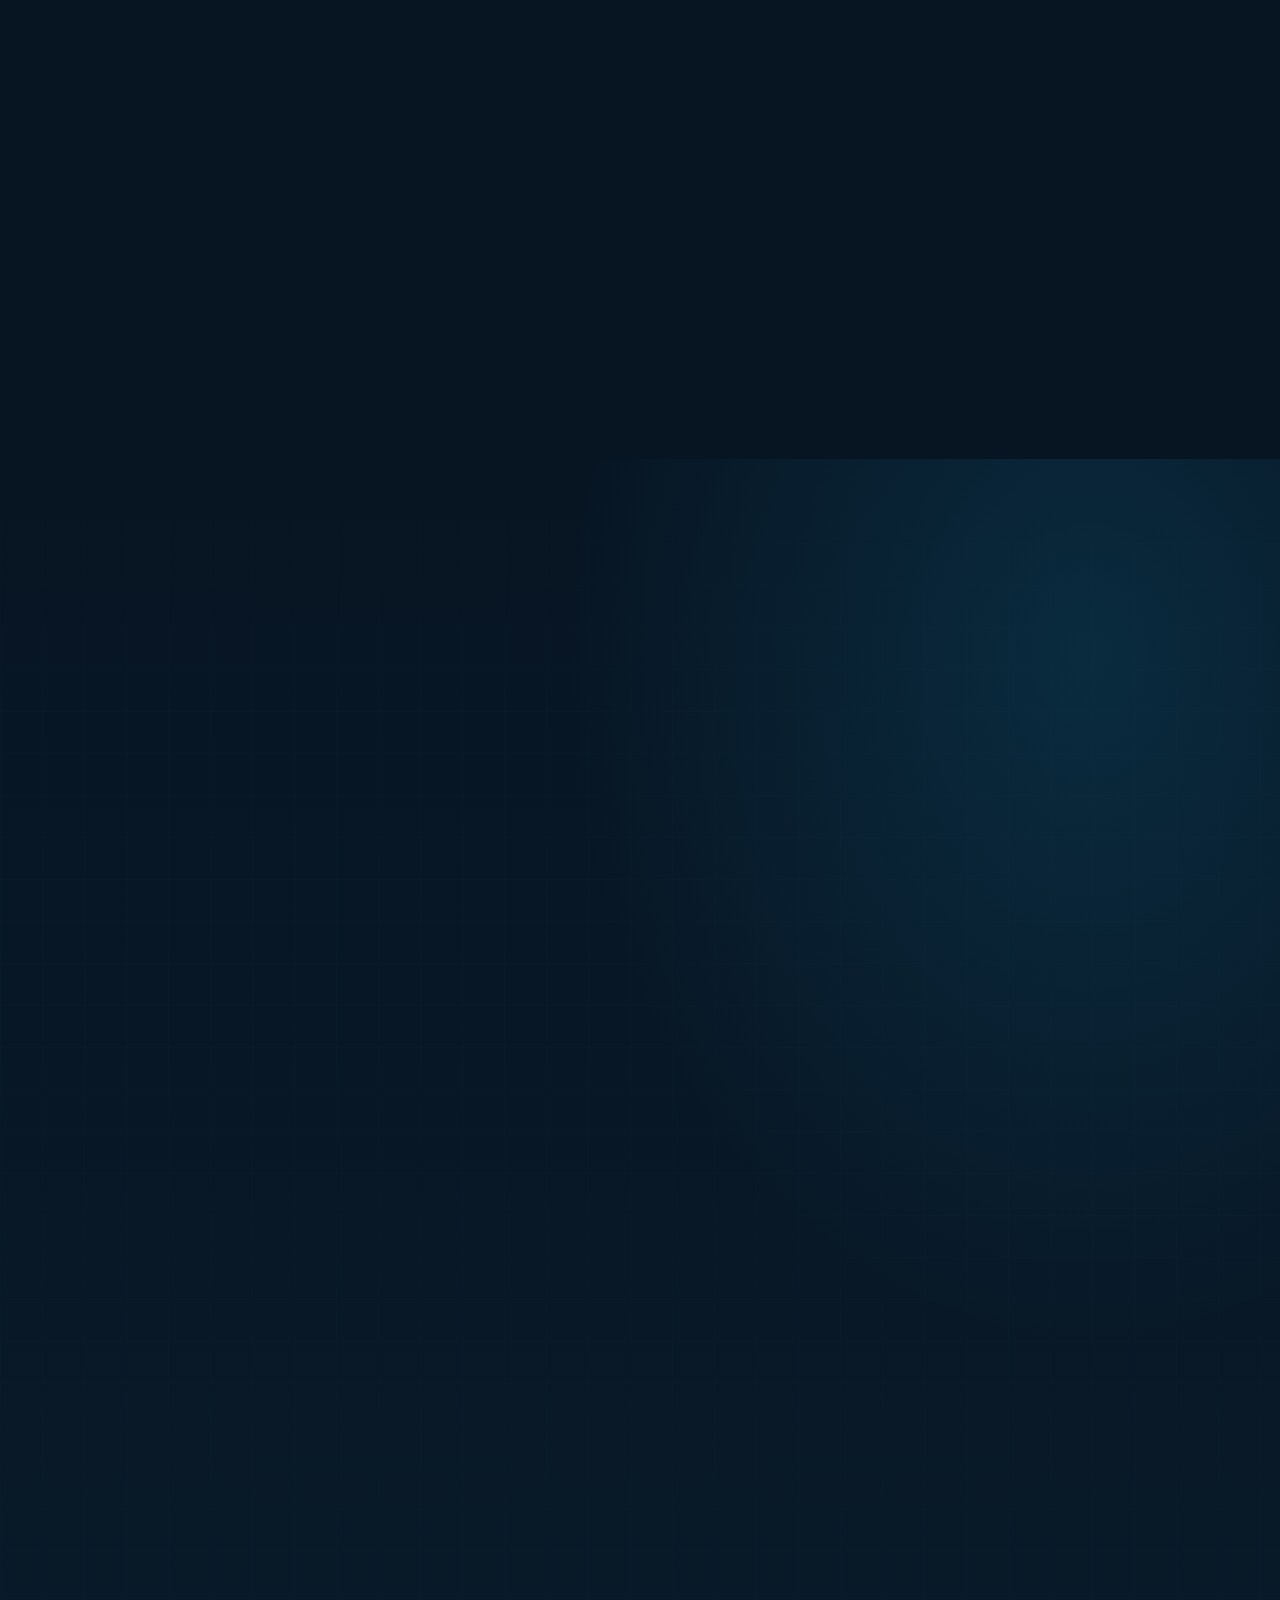
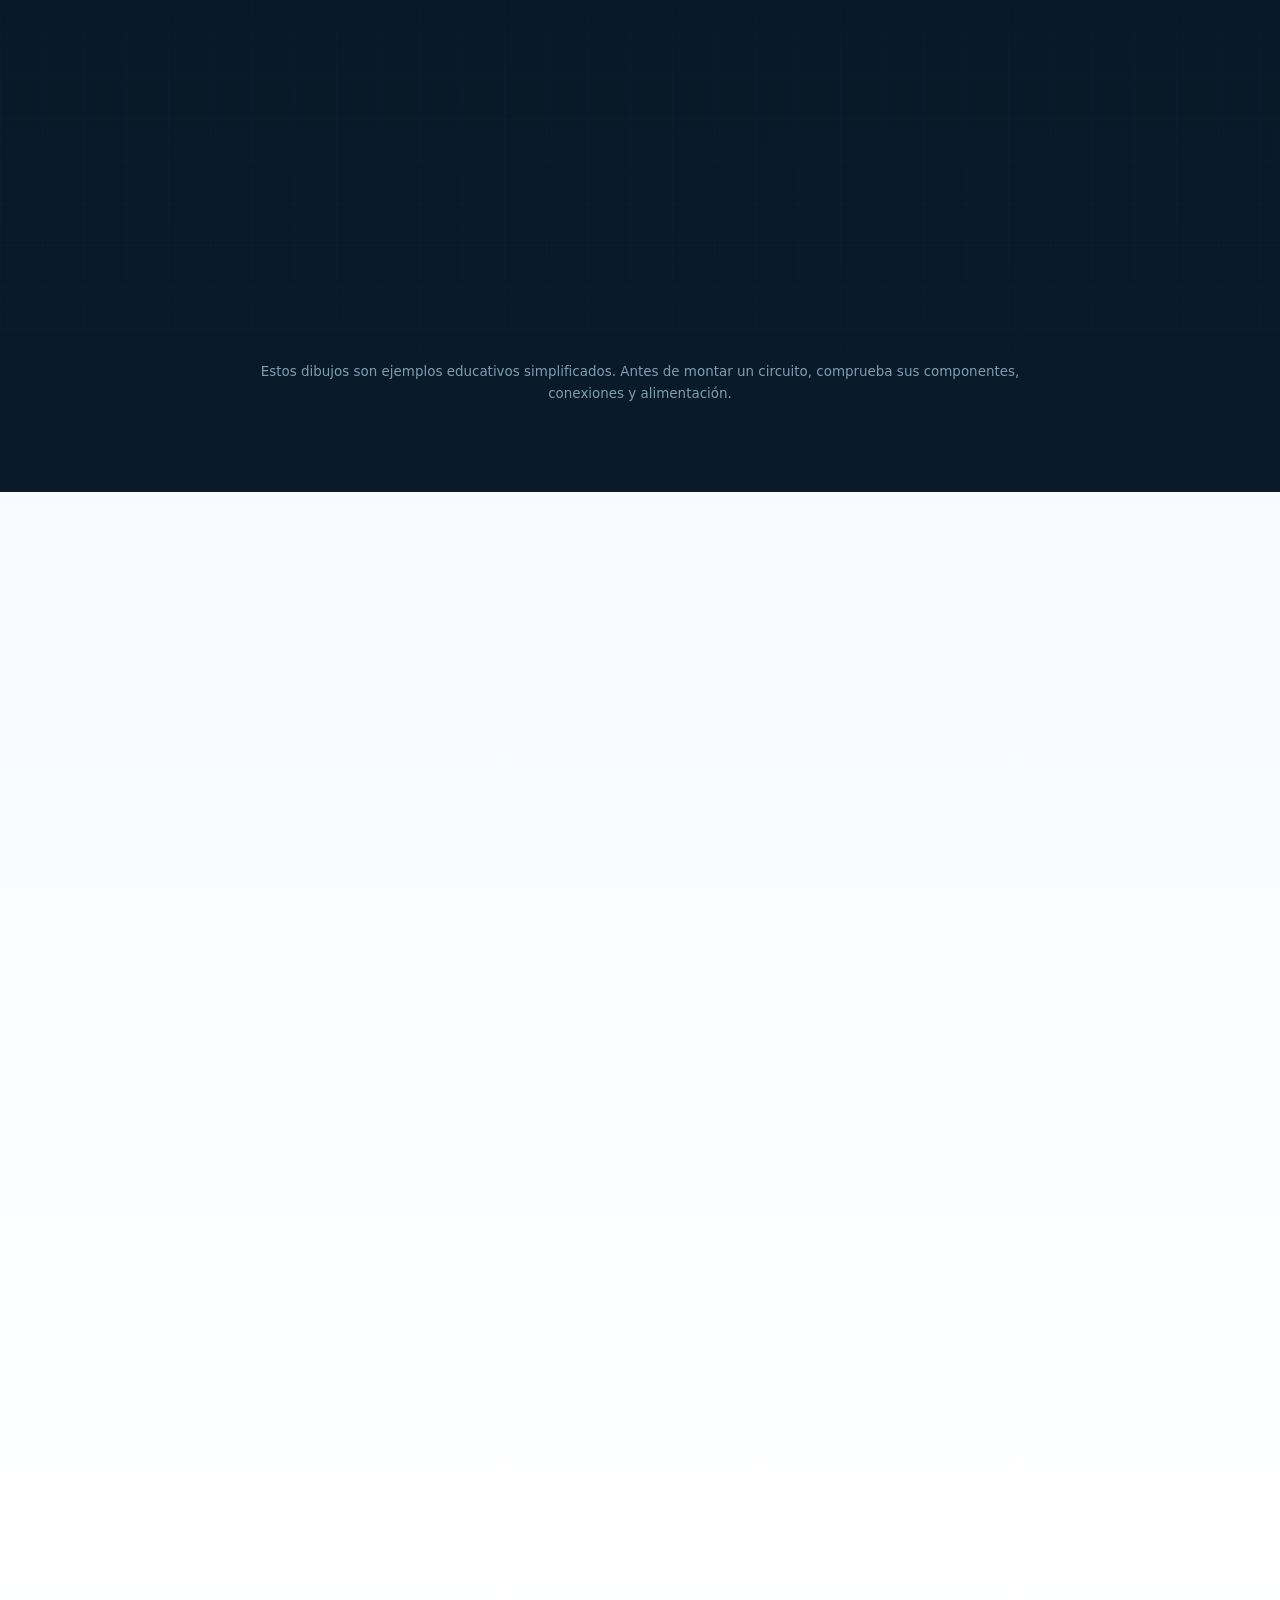
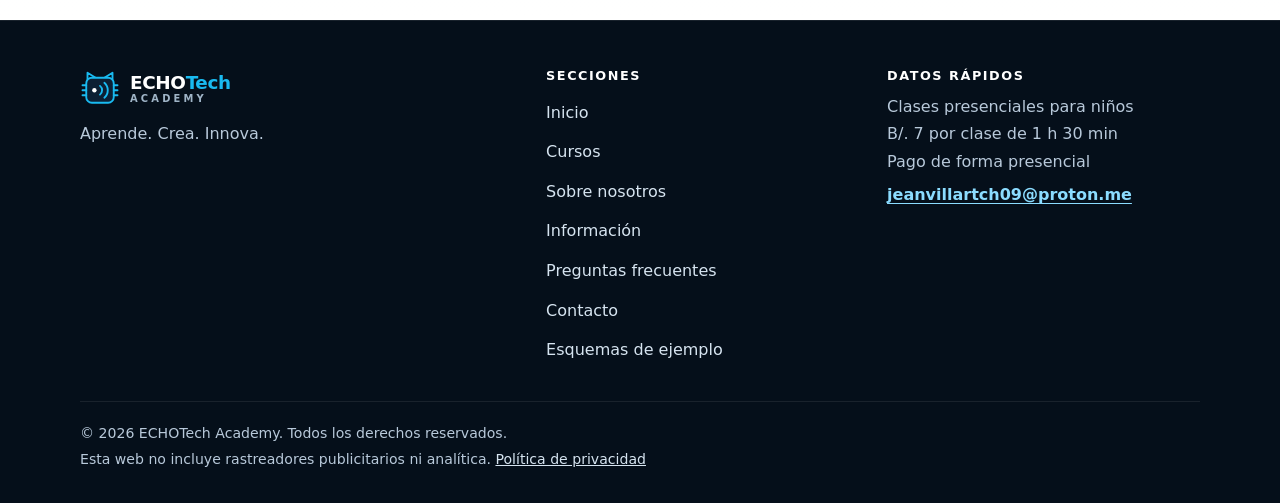
==== commit 541ae4ee: "Replace broken map iframe URL with standard Google Maps embed" ====
--- a/index.html
+++ b/index.html
@@ -577,11 +577,11 @@
           <div class="location-map">
             <iframe
               title="Google Maps: Parque Villa Catalina, Don Bosco, Panamá"
-              src="https://maps.google.com/maps?ll=9.0614%2C-79.41612&q=Parque%20Villa%20Catalina%2C%20Don%20Bosco%2C%20Panam%C3%A1&z=17&output=embed"
+              src="https://www.google.com/maps?q=Parque+Villa+Catalina%2C+Don+Bosco%2C+Panam%C3%A1&output=embed"
               width="100%"
               height="420"
               style="border:0"
-              loading="eager"
+              loading="lazy"
               referrerpolicy="no-referrer-when-downgrade"
               allowfullscreen>
             </iframe>
@@ -593,7 +593,7 @@
               <p>Don Bosco, Ciudad de Panamá</p>
               <p class="location-note">Este parque es una referencia para llegar a la zona; el lugar exacto de la clase se confirma por correo.</p>
               <a class="btn btn-primary" href="https://www.google.com/maps/search/?api=1&query=Parque%20Villa%20Catalina%2C%20Don%20Bosco%2C%20Panam%C3%A1" target="_blank" rel="noopener noreferrer">Abrir ubicación en Google Maps</a>
-              <p class="map-fallback">¿No se muestra el mapa? Usa el botón de arriba para abrirlo directamente.</p>
+              <p class="map-fallback">Si tu navegador no permite mostrar el mapa aquí, puedes abrir la ubicación directamente en Google Maps con el botón de arriba.</p>
             </div>
           </div>
         </div>
--- a/styles.css
+++ b/styles.css
@@ -1791,3 +1791,39 @@
   .location-map { aspect-ratio: 4 / 3; min-height: 230px; }
   .location-details { padding: 21px; gap: 13px; }
 }
+
+
+/* Mapa: tamaño explícito para evitar que el iframe colapse */
+.location-map {
+  position: relative;
+  display: block;
+  width: 100%;
+  min-height: 420px;
+  height: 420px;
+  aspect-ratio: auto;
+  overflow: hidden;
+  background: #e8f0f5;
+}
+.location-map iframe {
+  display: block;
+  width: 100%;
+  height: 420px;
+  min-height: 420px;
+  border: 0;
+}
+.map-fallback {
+  margin: 12px 0 0;
+  color: #536a7e;
+  font-size: .9rem;
+  line-height: 1.5;
+}
+@media (max-width: 600px) {
+  .location-map {
+    height: 360px;
+    min-height: 360px;
+  }
+  .location-map iframe {
+    height: 360px;
+    min-height: 360px;
+  }
+}
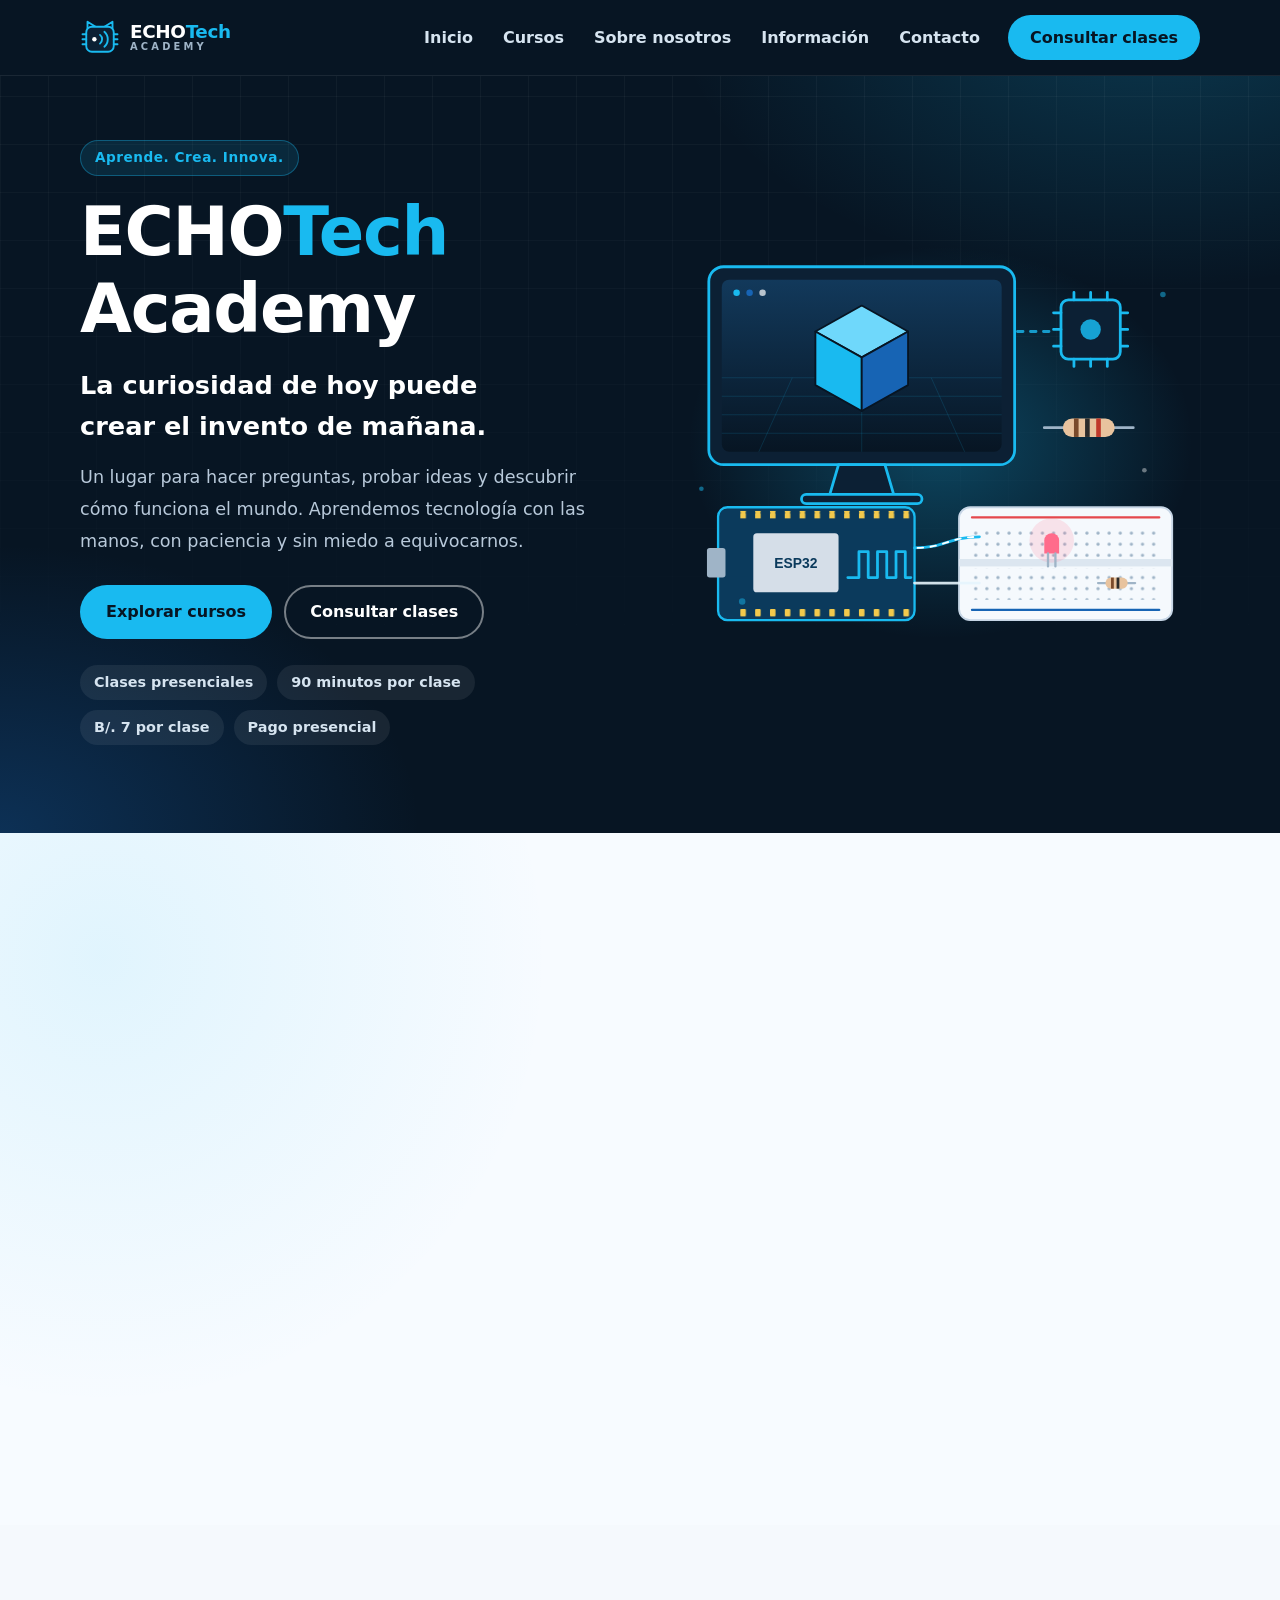
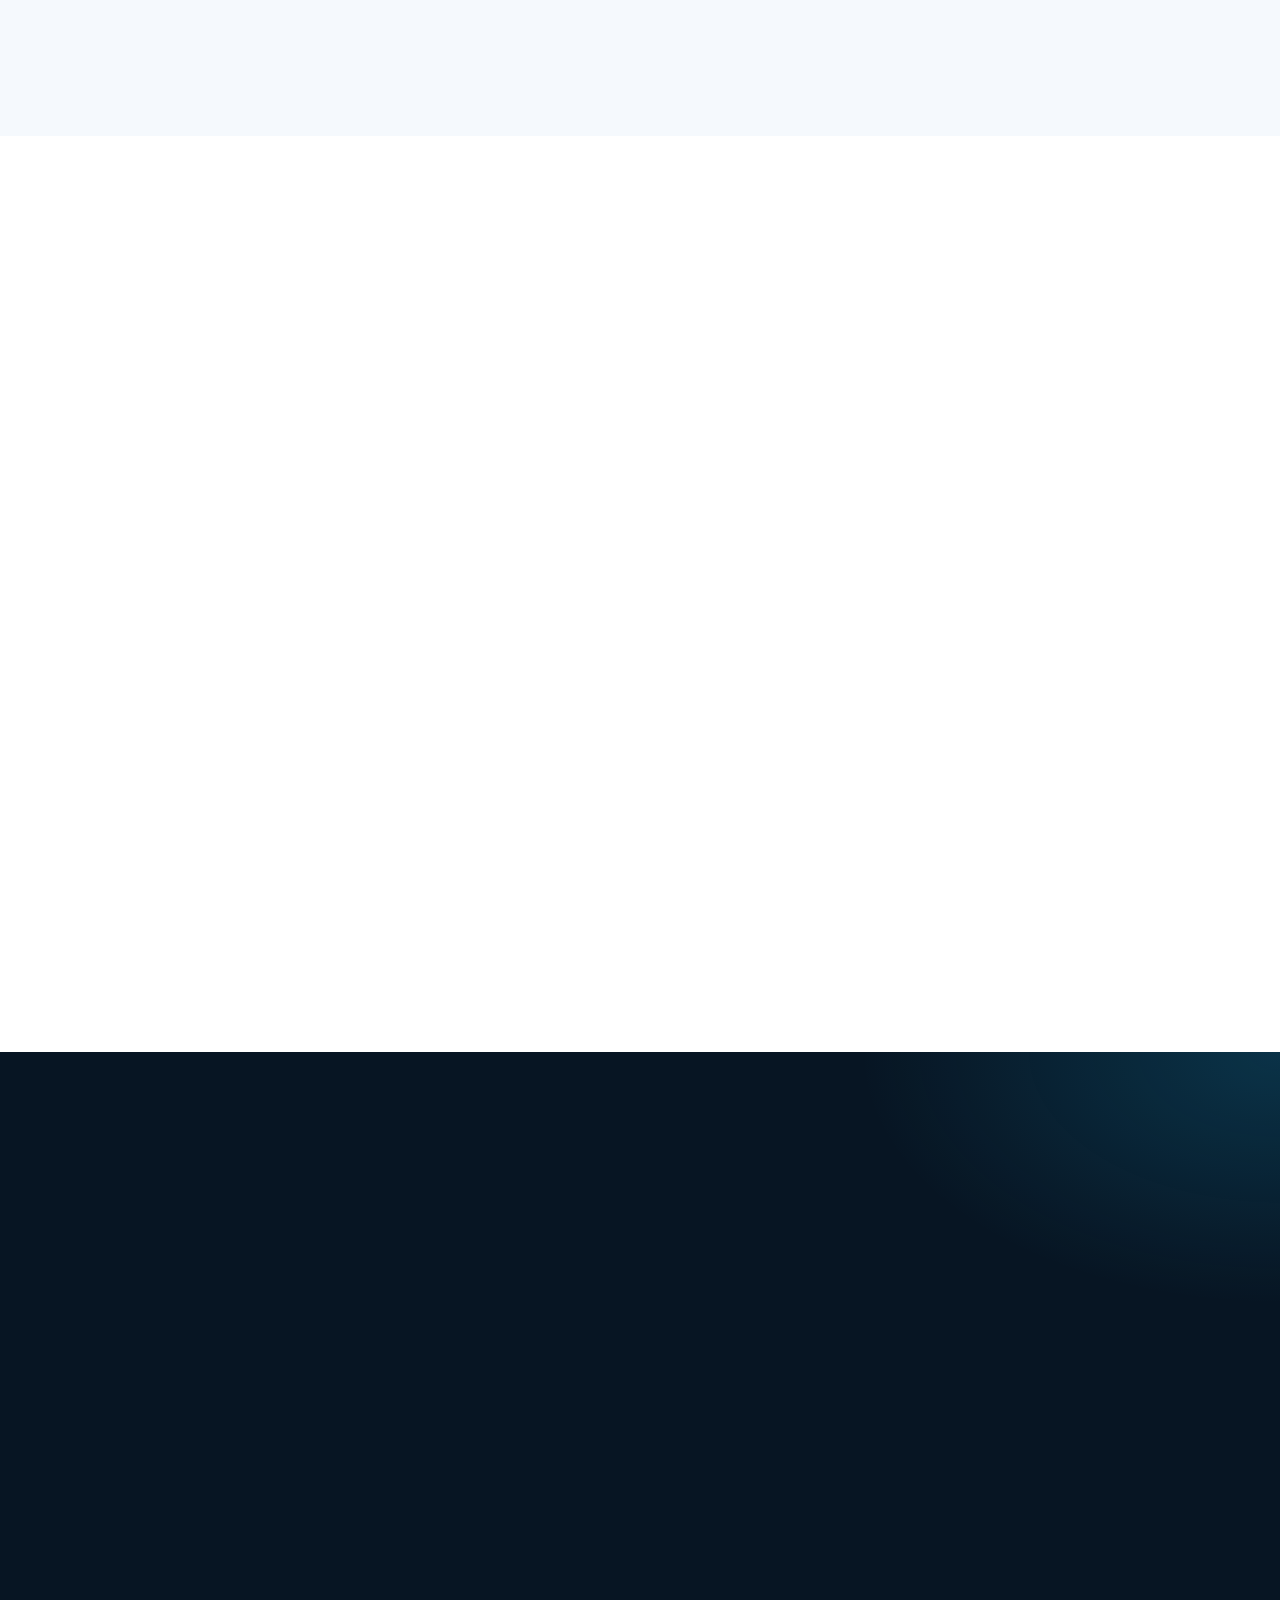
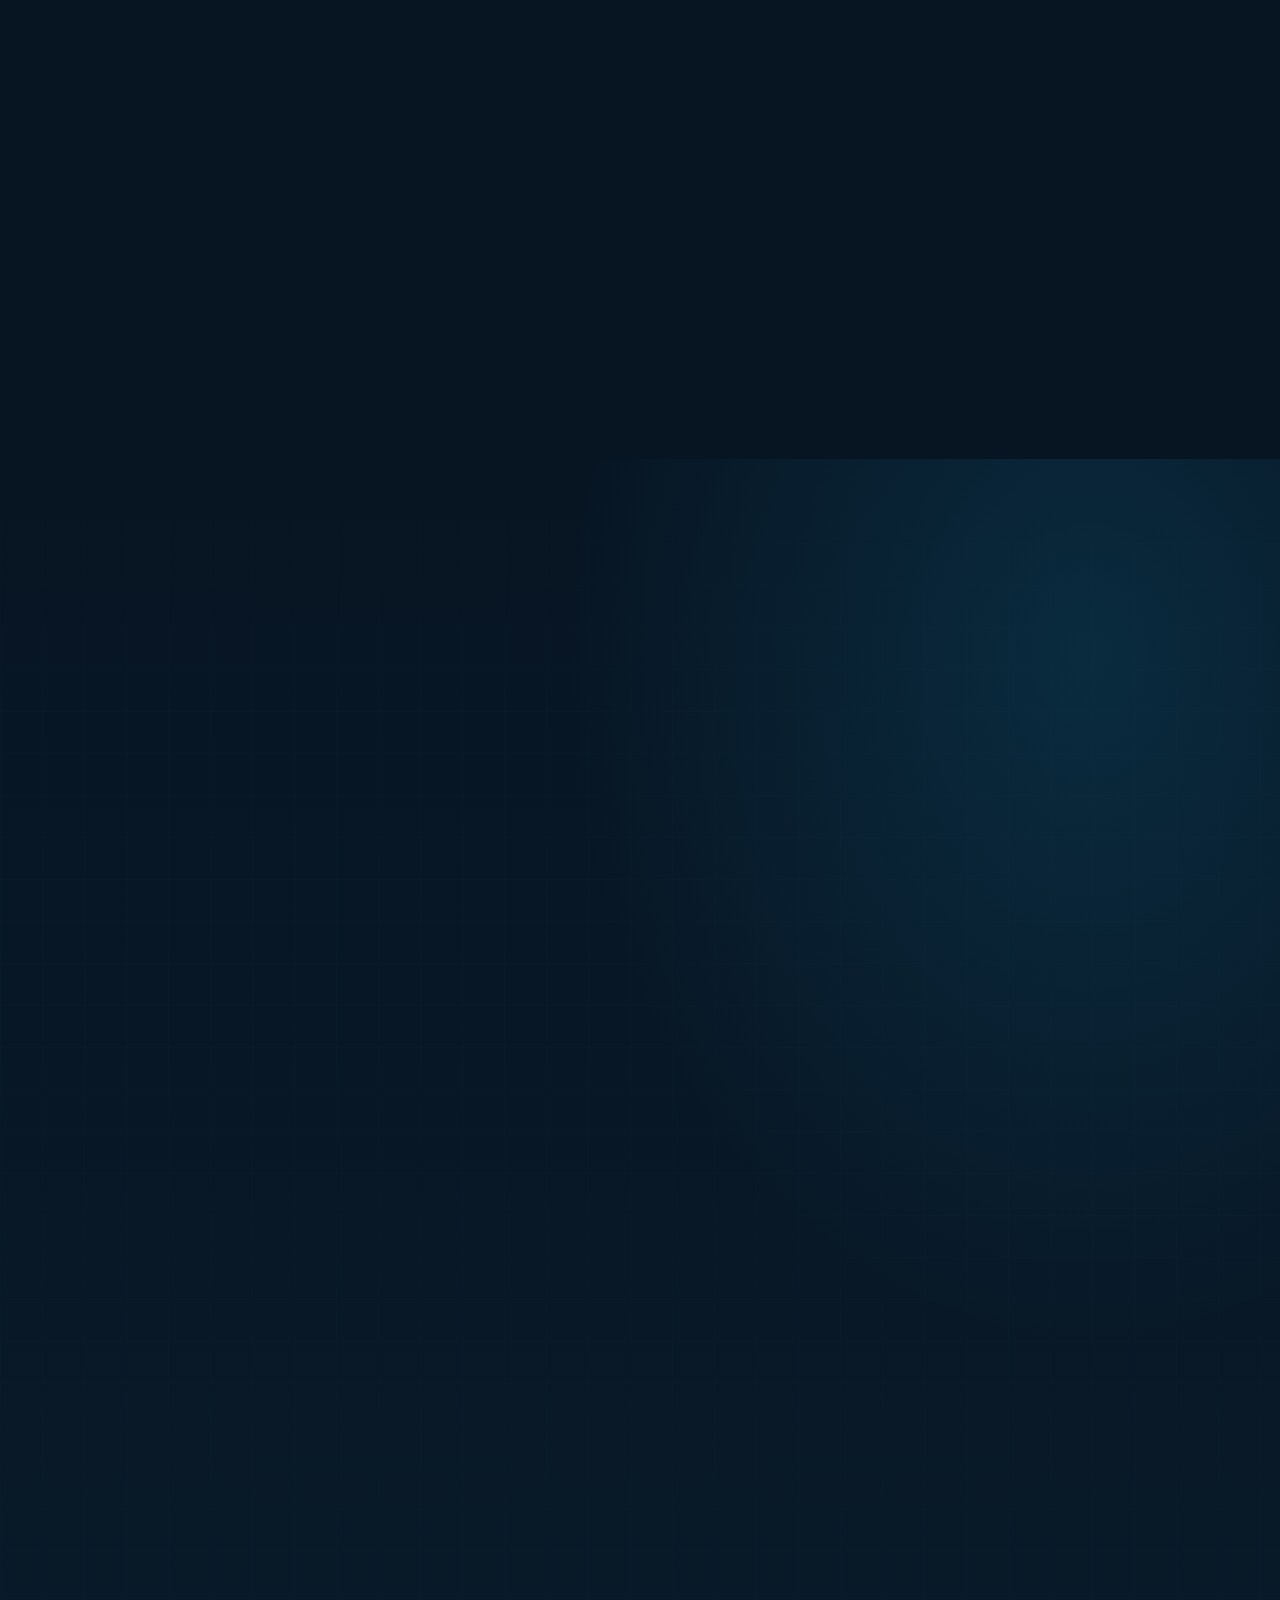
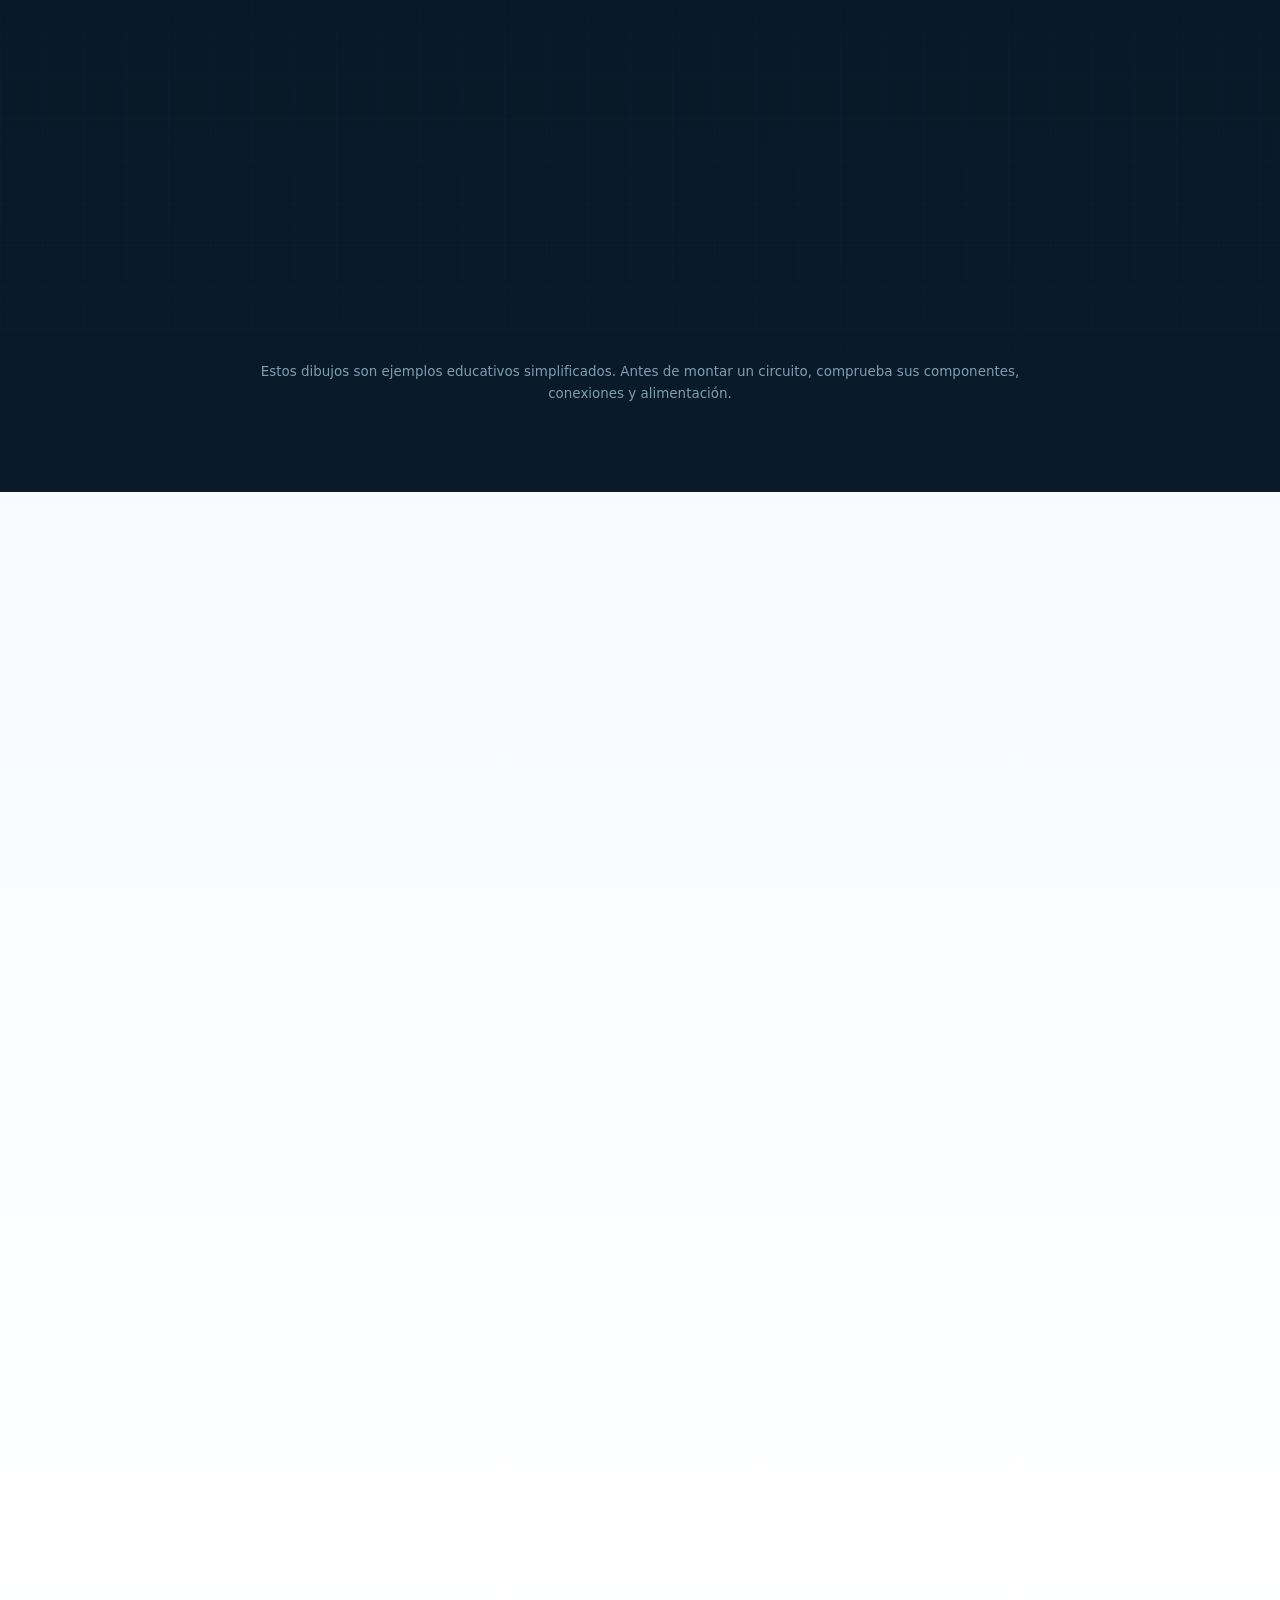
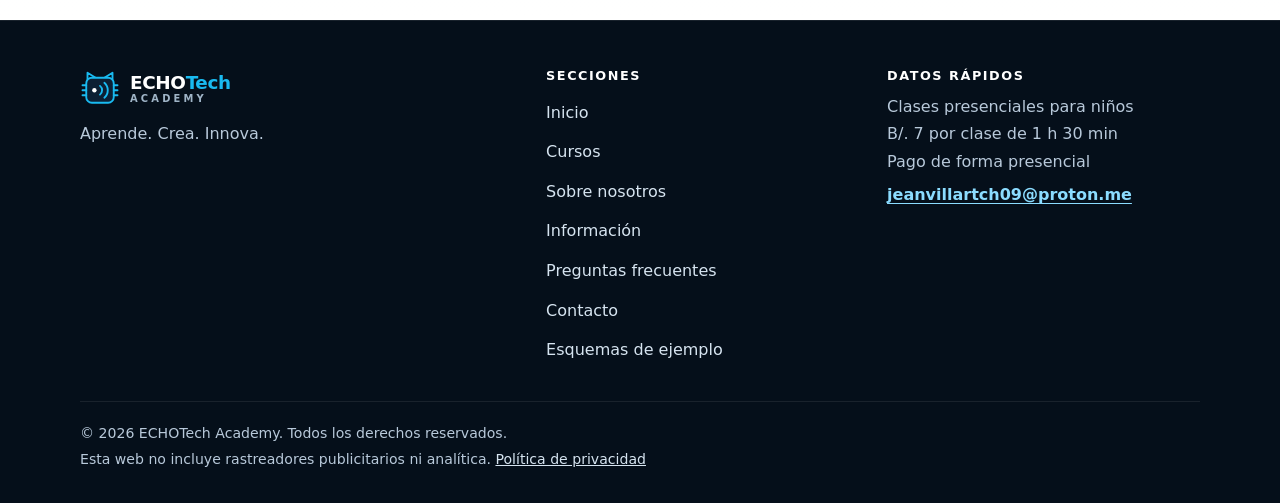
==== commit a9a8fcba: "Allow the Google Maps iframe in the site's CSP" ====
--- a/index.html
+++ b/index.html
@@ -6,7 +6,7 @@
   <title>ECHOTech Academy | Clases de tecnología para niños</title>
   <meta name="description" content="Clases presenciales de electrónica, informática básica, diseño 3D y Arduino y ESP32 para niños. Consulta los cursos y precios de ECHOTech Academy.">
   <meta name="theme-color" content="#071523">
-  <meta http-equiv="Content-Security-Policy" content="default-src 'self'; base-uri 'self'; object-src 'none'; script-src 'self'; style-src 'self'; img-src 'self'; font-src 'self'; connect-src 'self'; form-action 'self' mailto:; upgrade-insecure-requests">
+  <meta http-equiv="Content-Security-Policy" content="default-src 'self'; base-uri 'self'; object-src 'none'; script-src 'self'; style-src 'self'; img-src 'self'; font-src 'self'; connect-src 'self'; frame-src https://www.google.com; form-action 'self' mailto:; upgrade-insecure-requests">
   <meta name="referrer" content="strict-origin-when-cross-origin">
   <meta http-equiv="Permissions-Policy" content="camera=(), microphone=(), geolocation=()">
 
@@ -580,7 +580,6 @@
               src="https://www.google.com/maps?q=Parque+Villa+Catalina%2C+Don+Bosco%2C+Panam%C3%A1&output=embed"
               width="100%"
               height="420"
-              style="border:0"
               loading="lazy"
               referrerpolicy="no-referrer-when-downgrade"
               allowfullscreen>
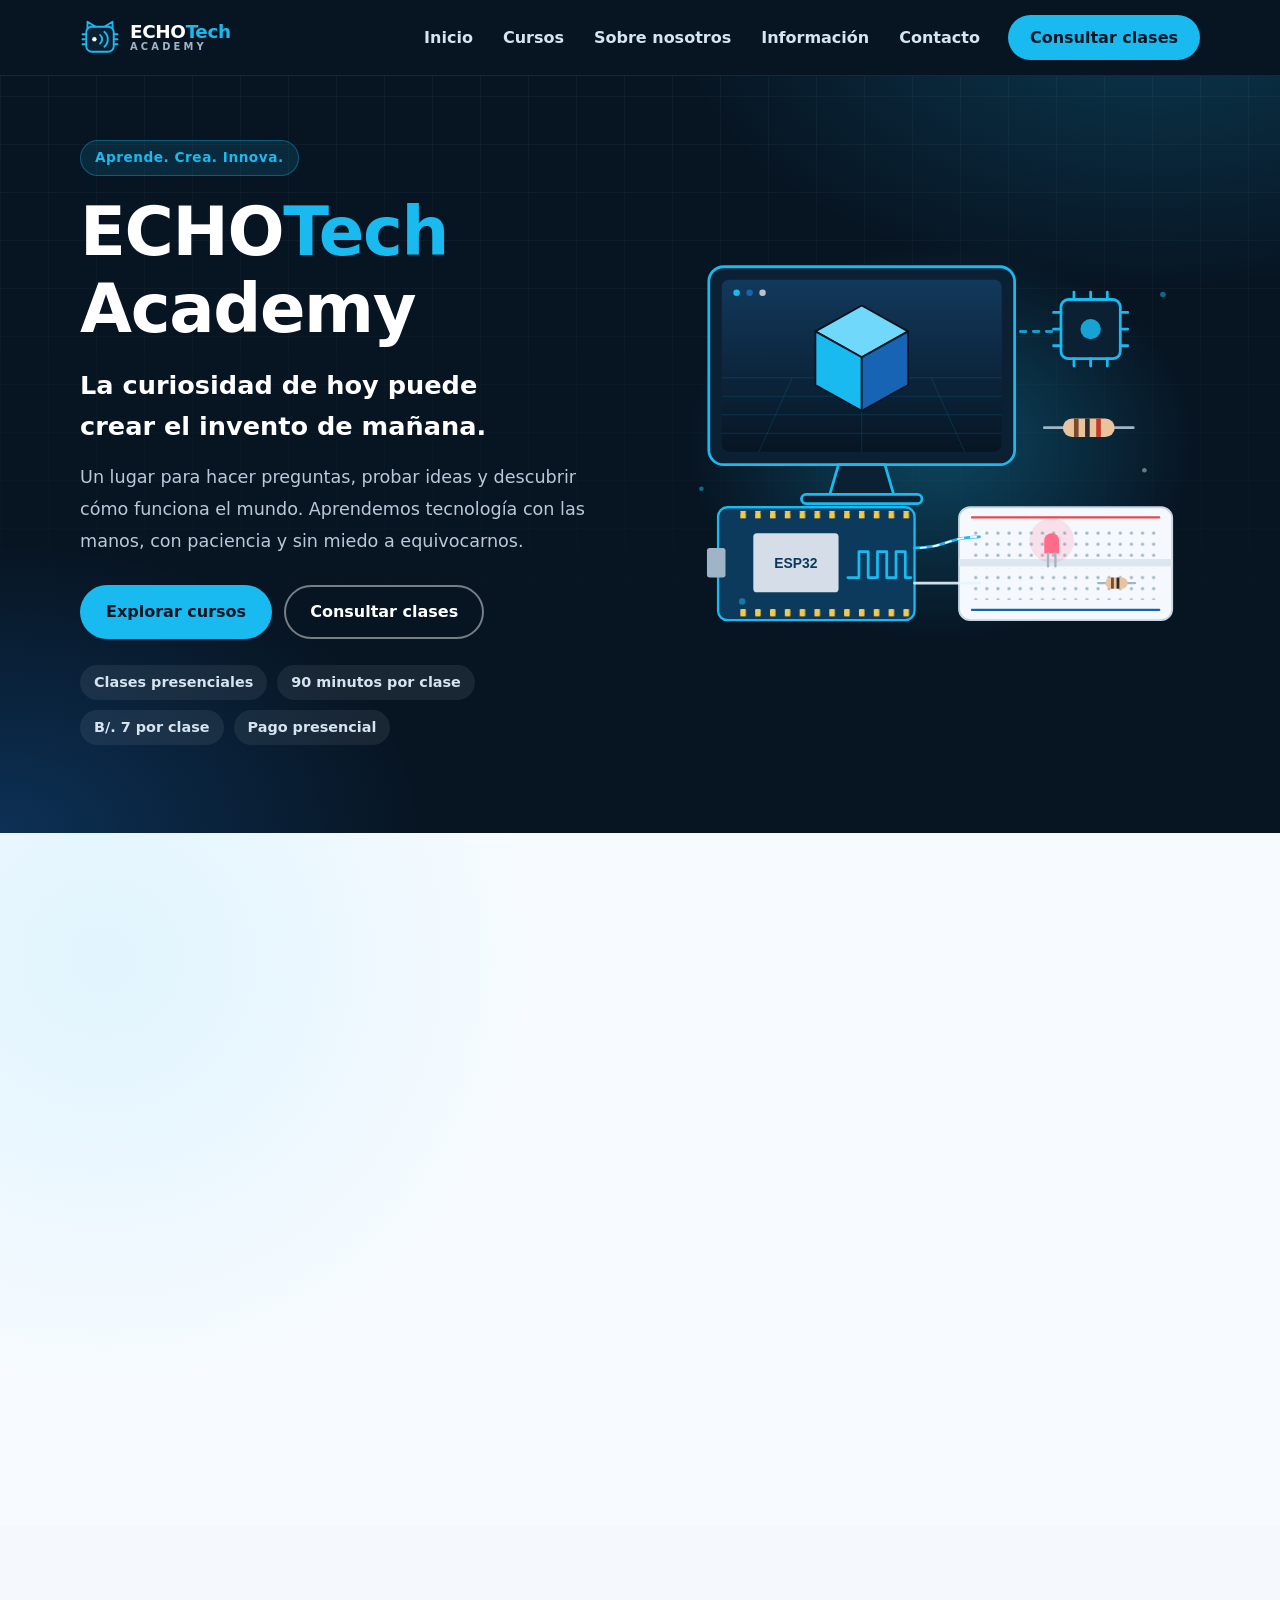
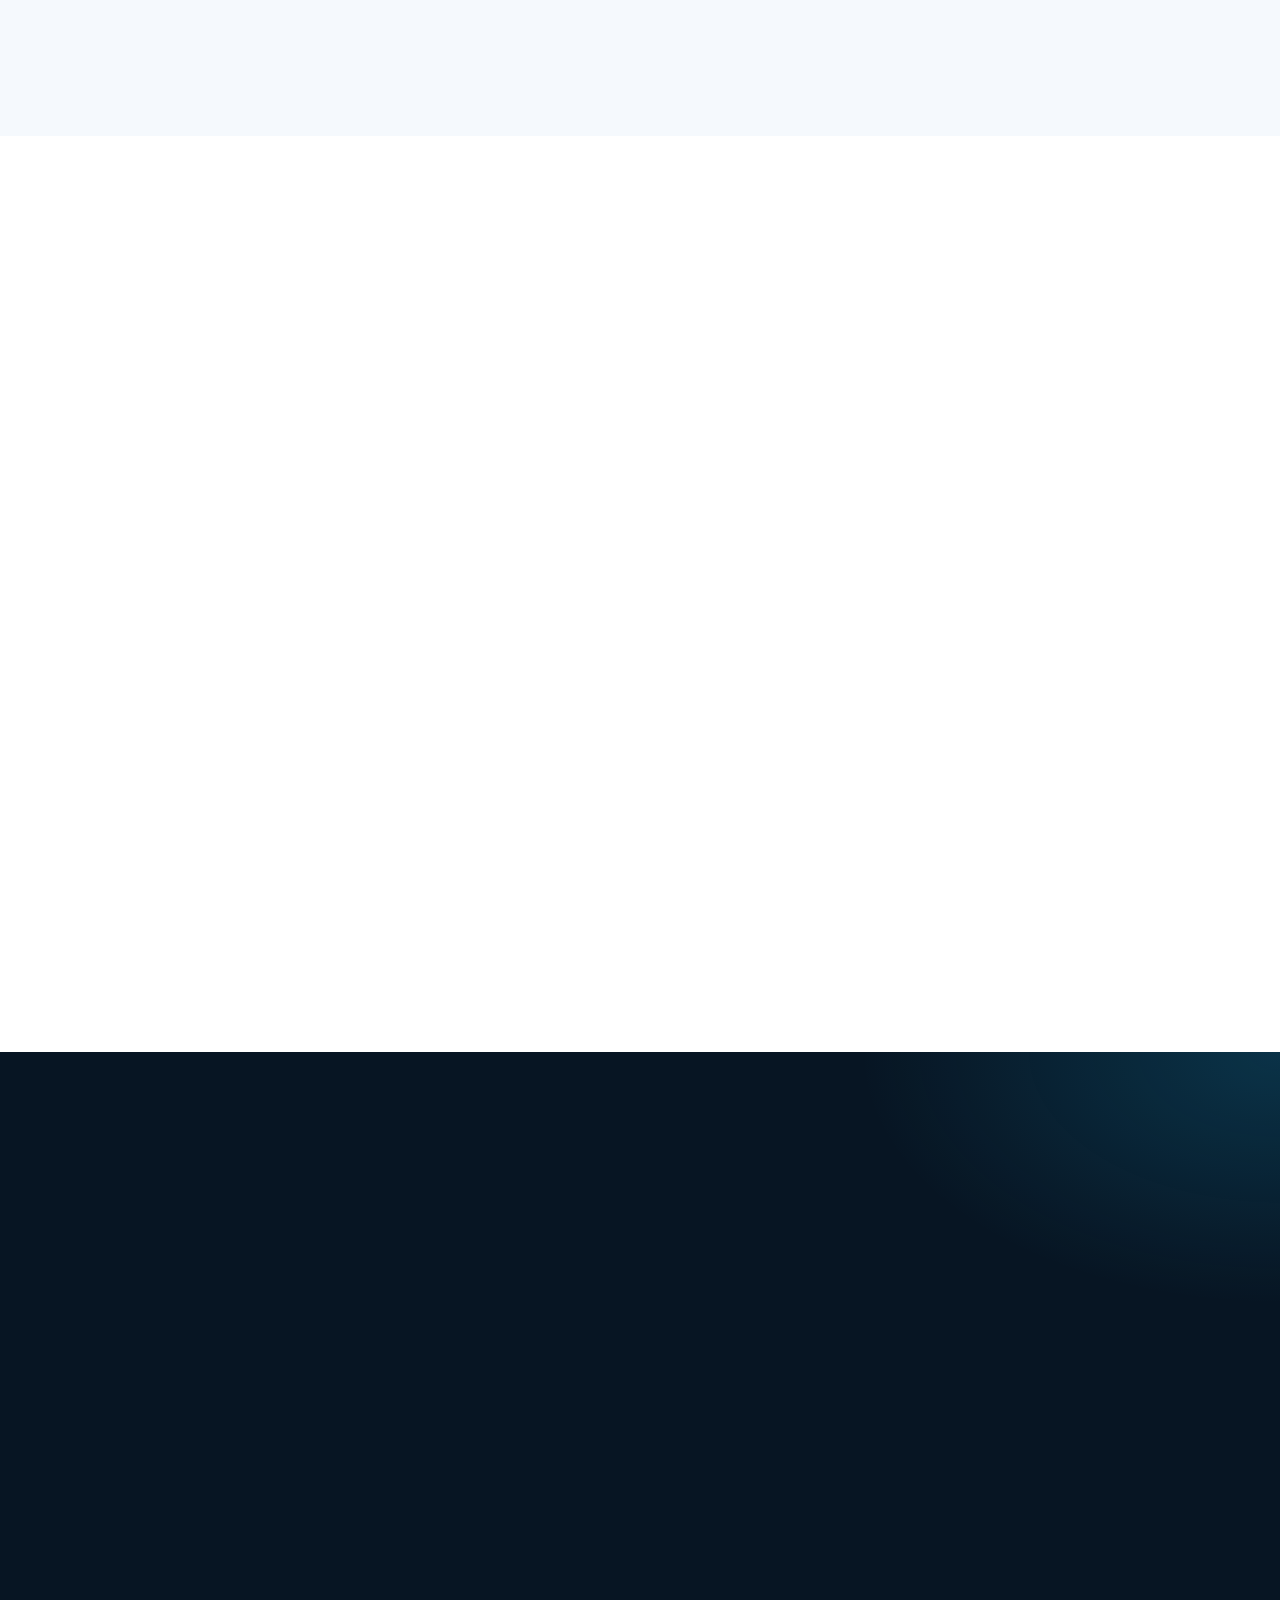
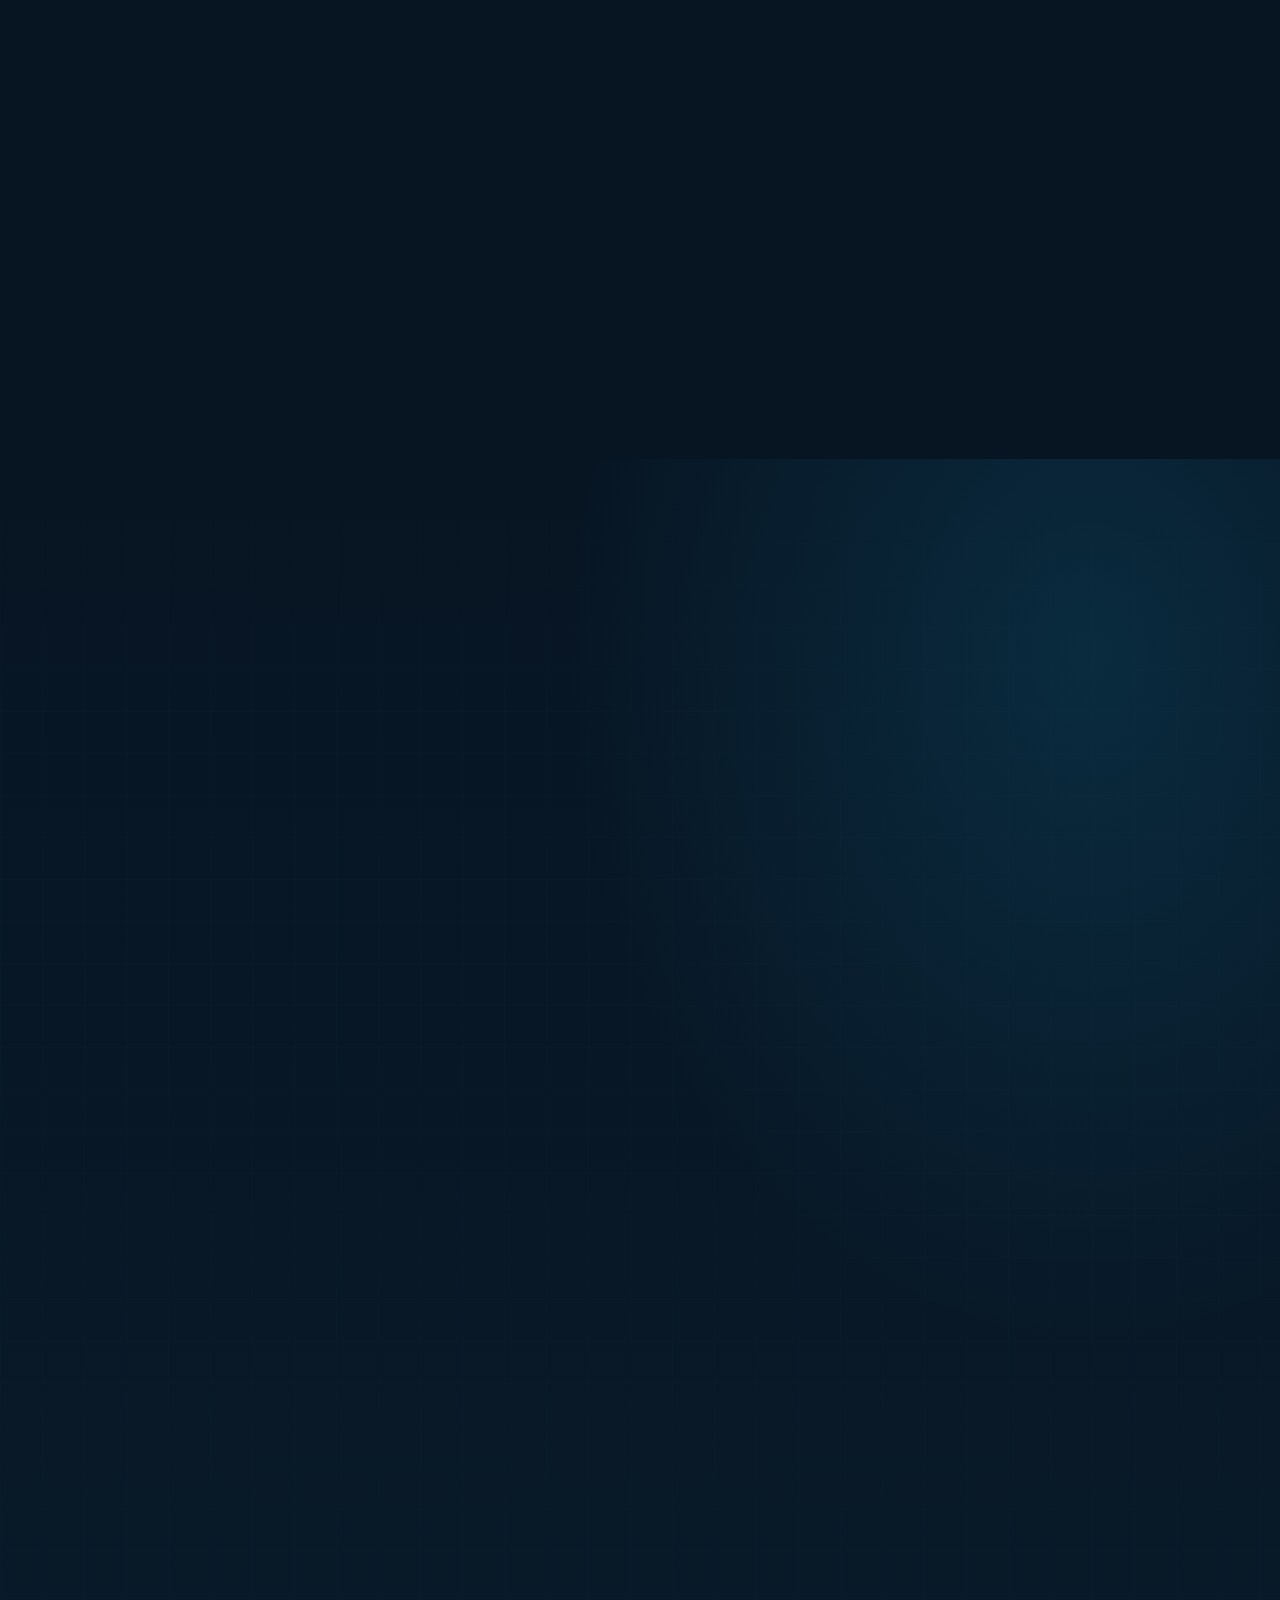
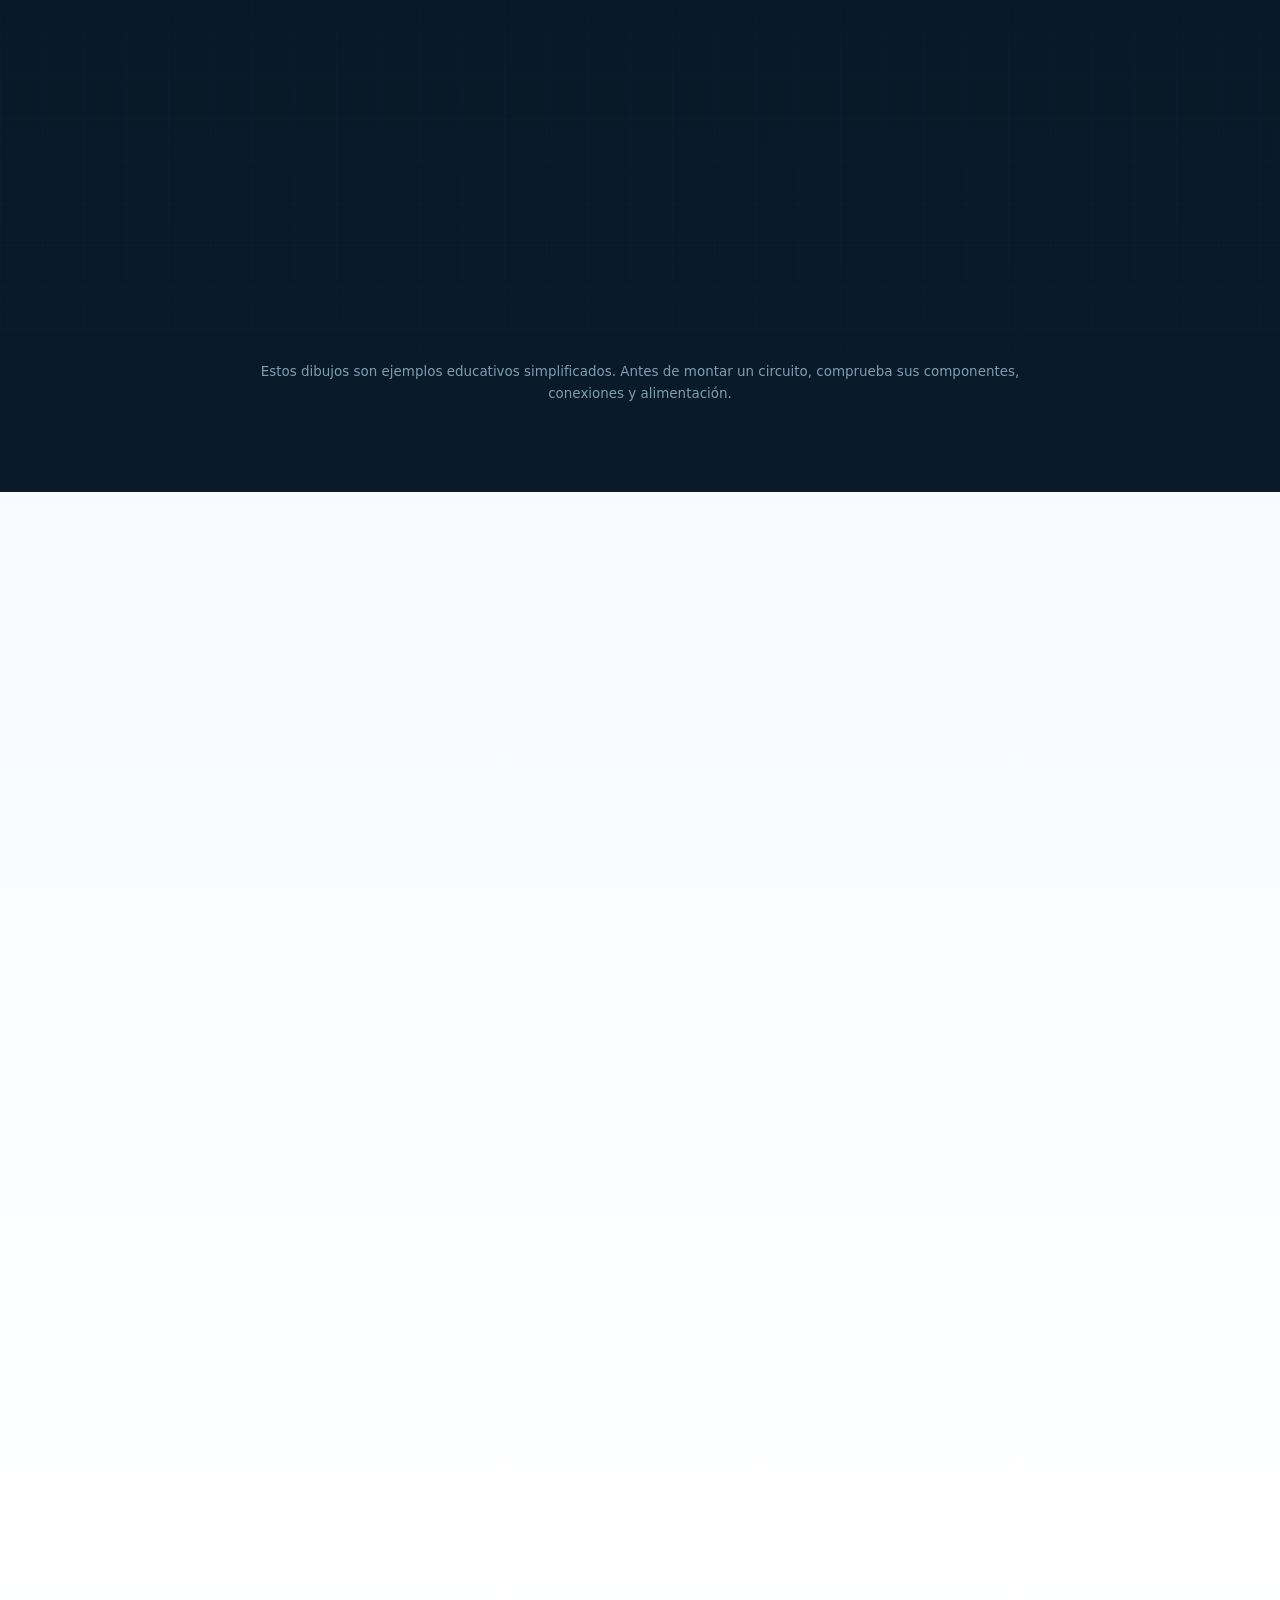
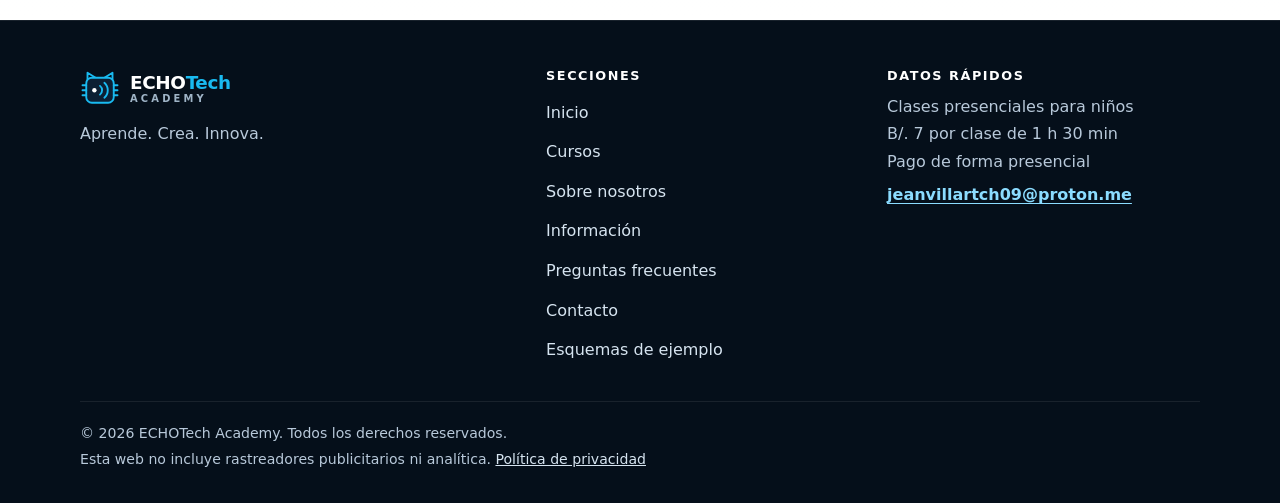
==== commit 1582fd8e: "Fix Google Maps embed URL and CSP" ====
--- a/index.html
+++ b/index.html
@@ -6,7 +6,7 @@
   <title>ECHOTech Academy | Clases de tecnología para niños</title>
   <meta name="description" content="Clases presenciales de electrónica, informática básica, diseño 3D y Arduino y ESP32 para niños. Consulta los cursos y precios de ECHOTech Academy.">
   <meta name="theme-color" content="#071523">
-  <meta http-equiv="Content-Security-Policy" content="default-src 'self'; base-uri 'self'; object-src 'none'; script-src 'self'; style-src 'self'; img-src 'self'; font-src 'self'; connect-src 'self'; frame-src https://www.google.com; form-action 'self' mailto:; upgrade-insecure-requests">
+  <meta http-equiv="Content-Security-Policy" content="default-src 'self'; base-uri 'self'; object-src 'none'; script-src 'self'; style-src 'self'; img-src 'self'; font-src 'self'; connect-src 'self'; frame-src https://www.google.com https://maps.google.com; form-action 'self' mailto:; upgrade-insecure-requests">
   <meta name="referrer" content="strict-origin-when-cross-origin">
   <meta http-equiv="Permissions-Policy" content="camera=(), microphone=(), geolocation=()">
 
@@ -577,7 +577,7 @@
           <div class="location-map">
             <iframe
               title="Google Maps: Parque Villa Catalina, Don Bosco, Panamá"
-              src="https://www.google.com/maps?q=Parque+Villa+Catalina%2C+Don+Bosco%2C+Panam%C3%A1&output=embed"
+              src="https://maps.google.com/maps?output=embed&amp;q=Parque+Villa+Catalina%2C+Don+Bosco%2C+Panam%C3%A1&amp;z=15"
               width="100%"
               height="420"
               loading="lazy"
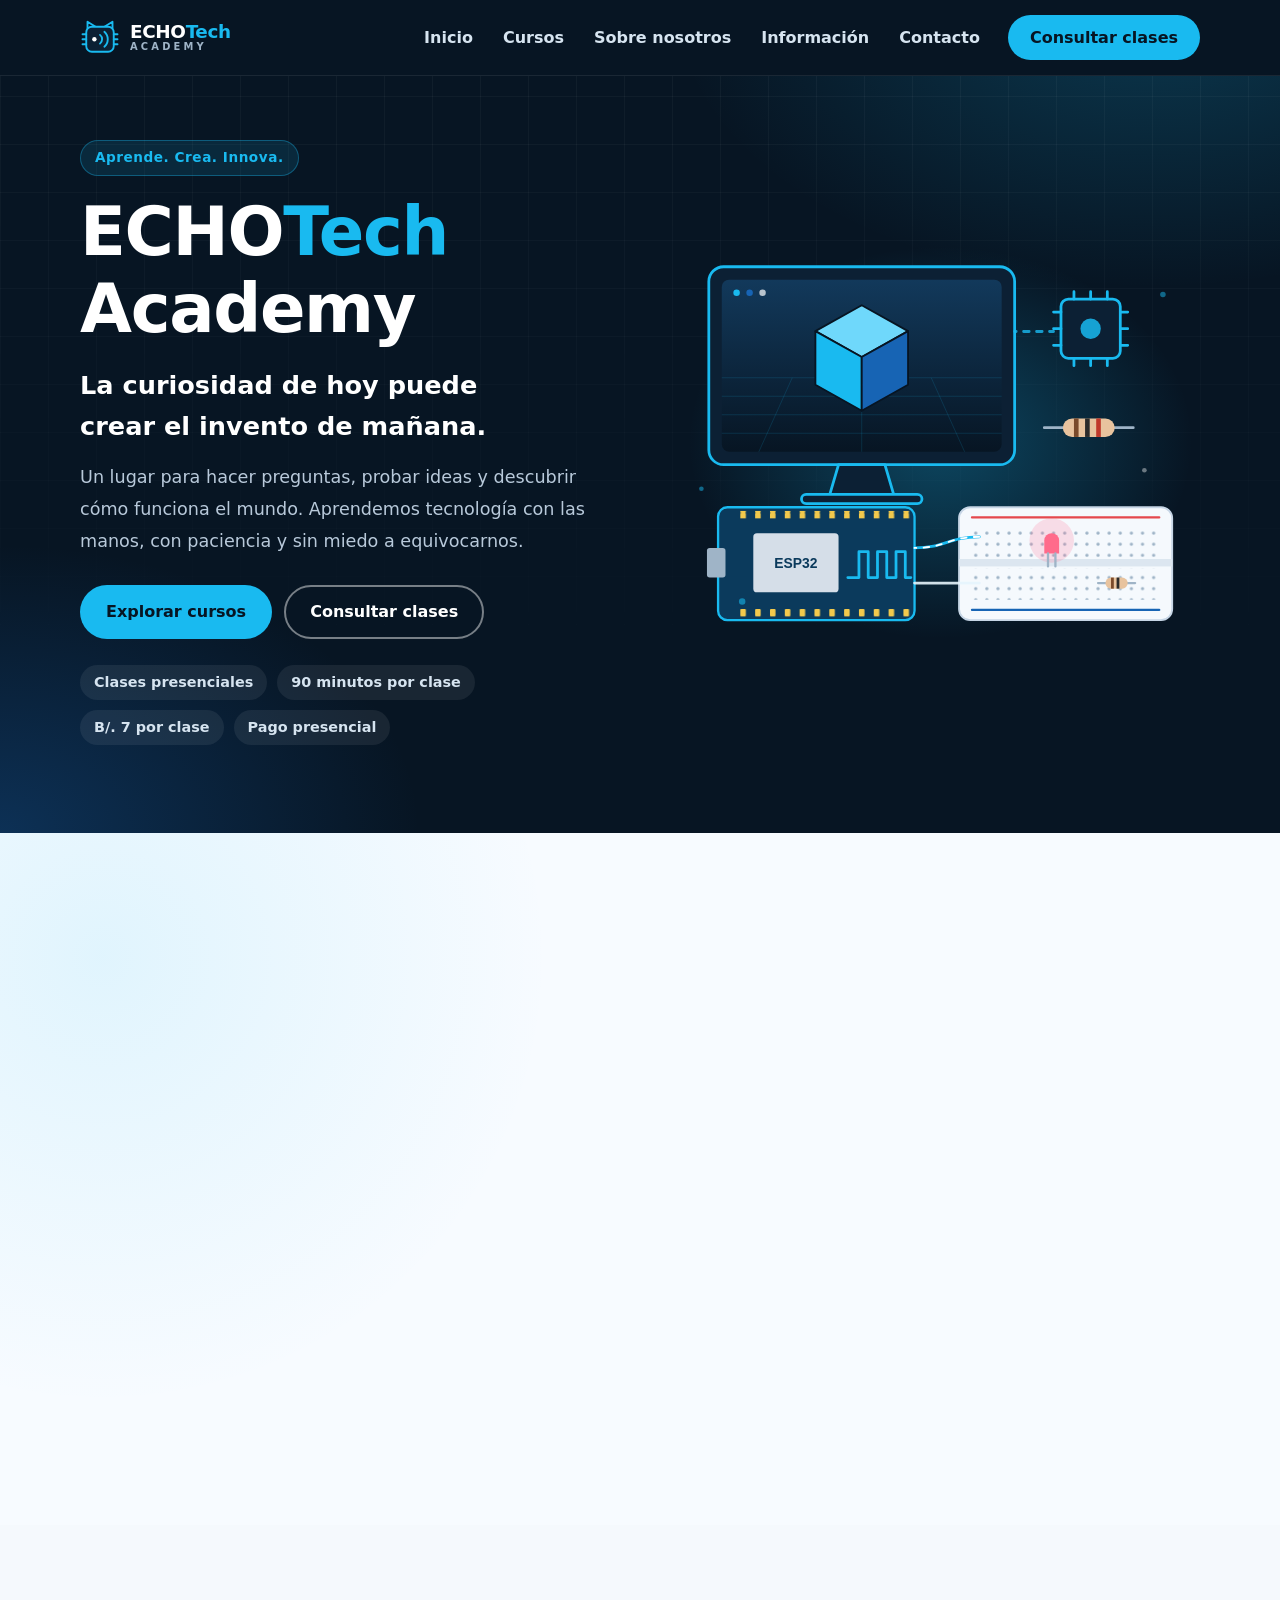
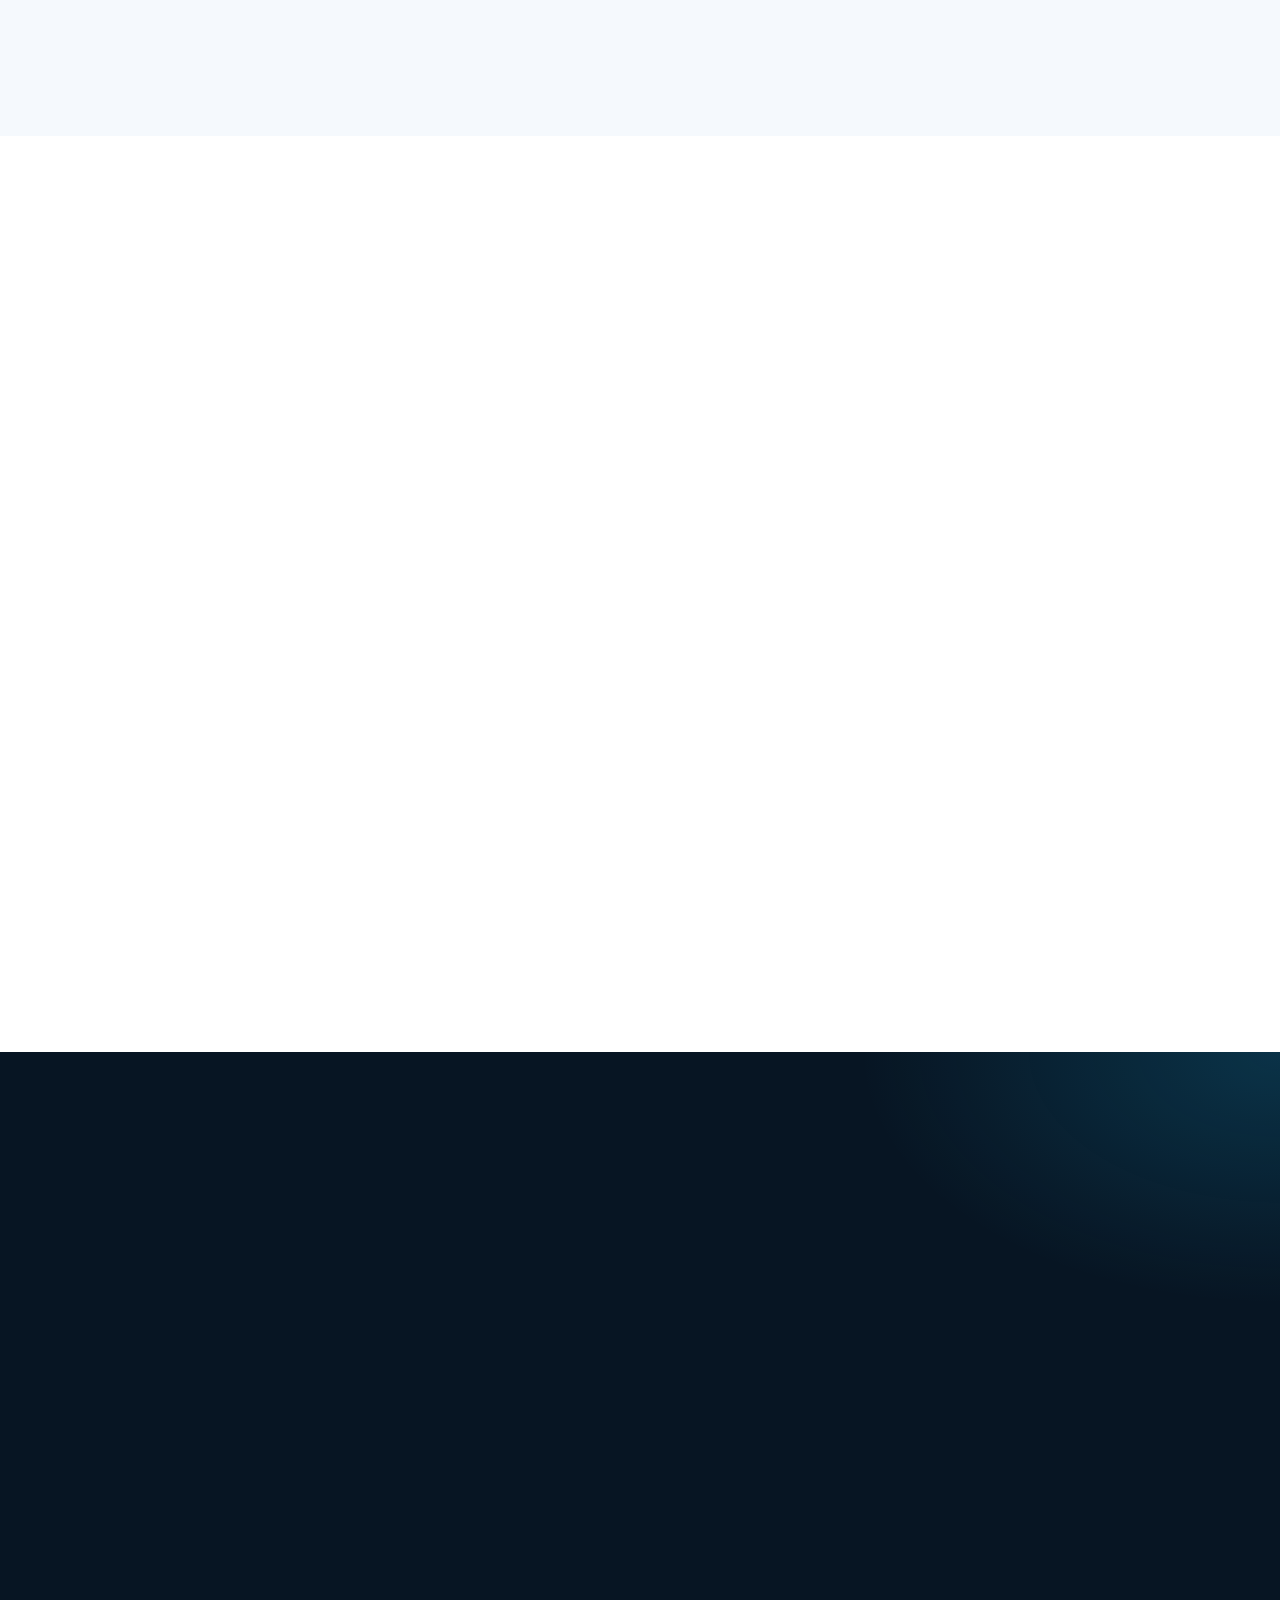
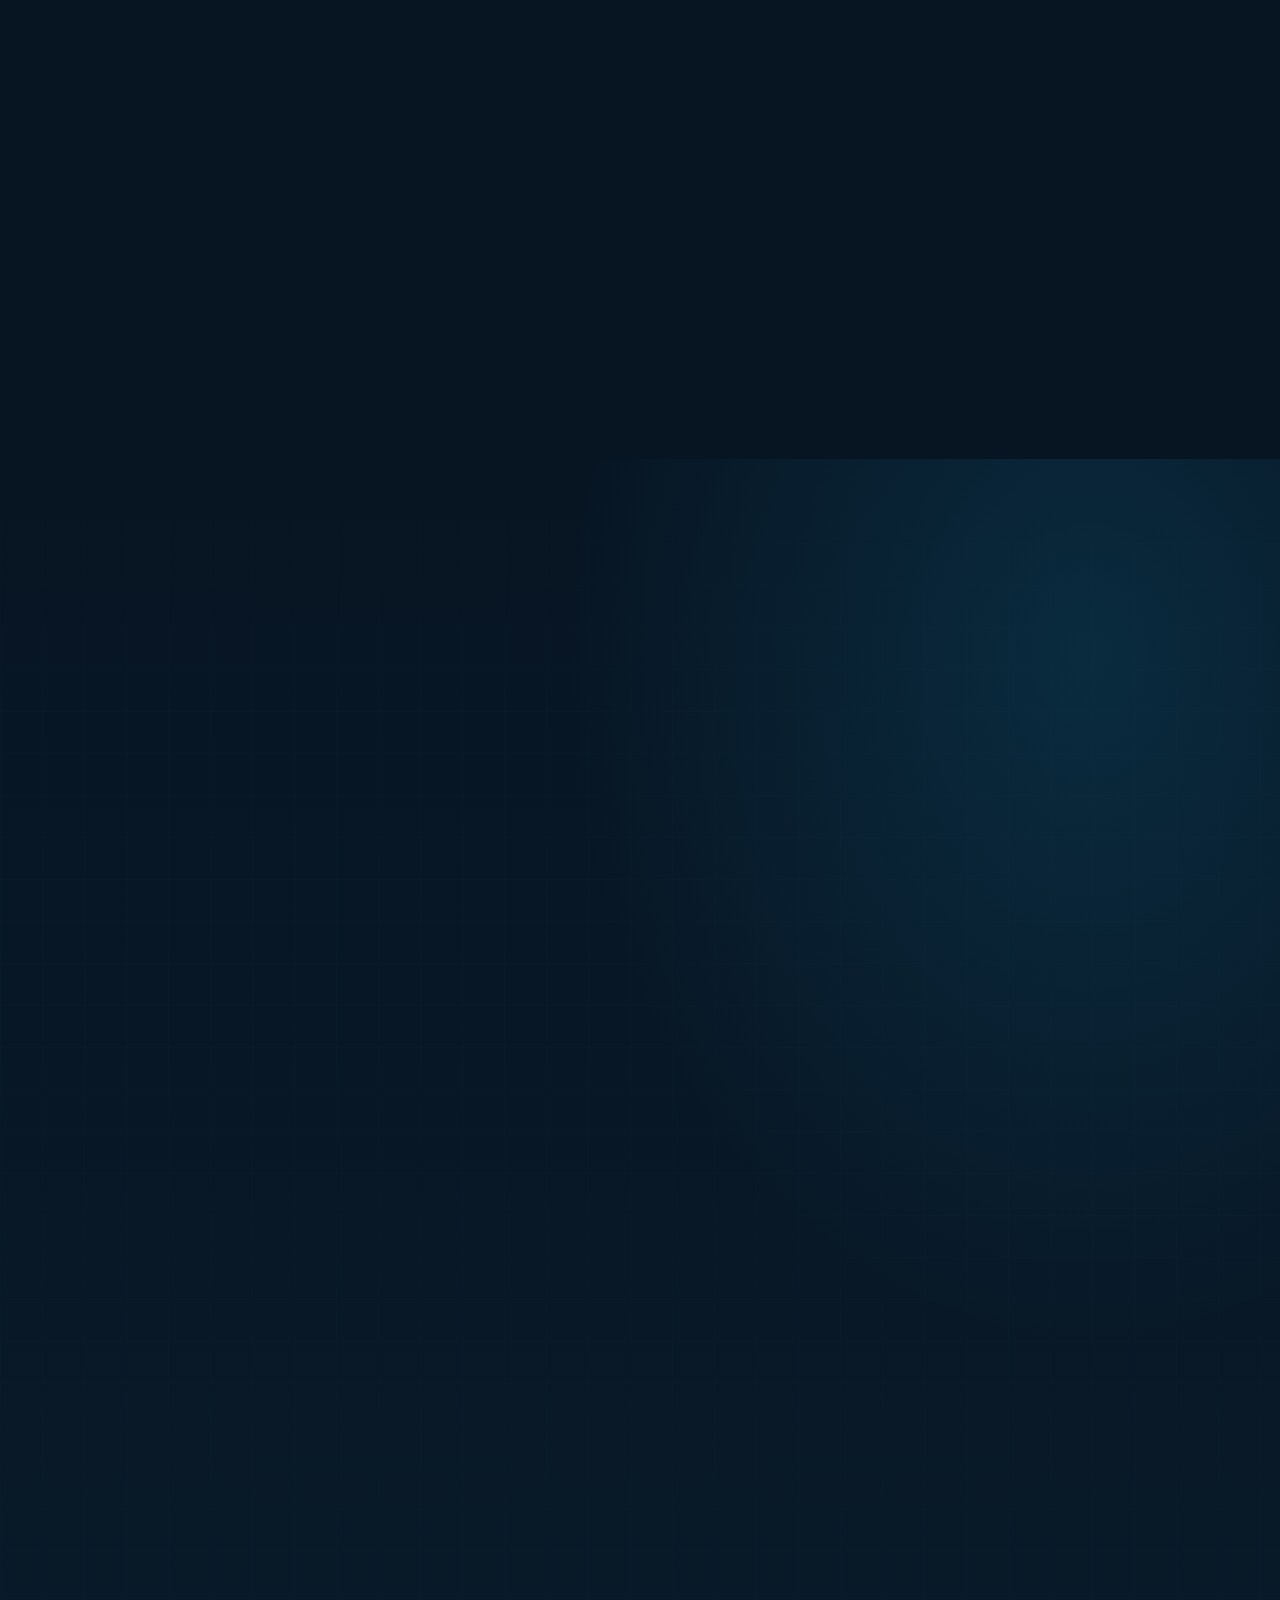
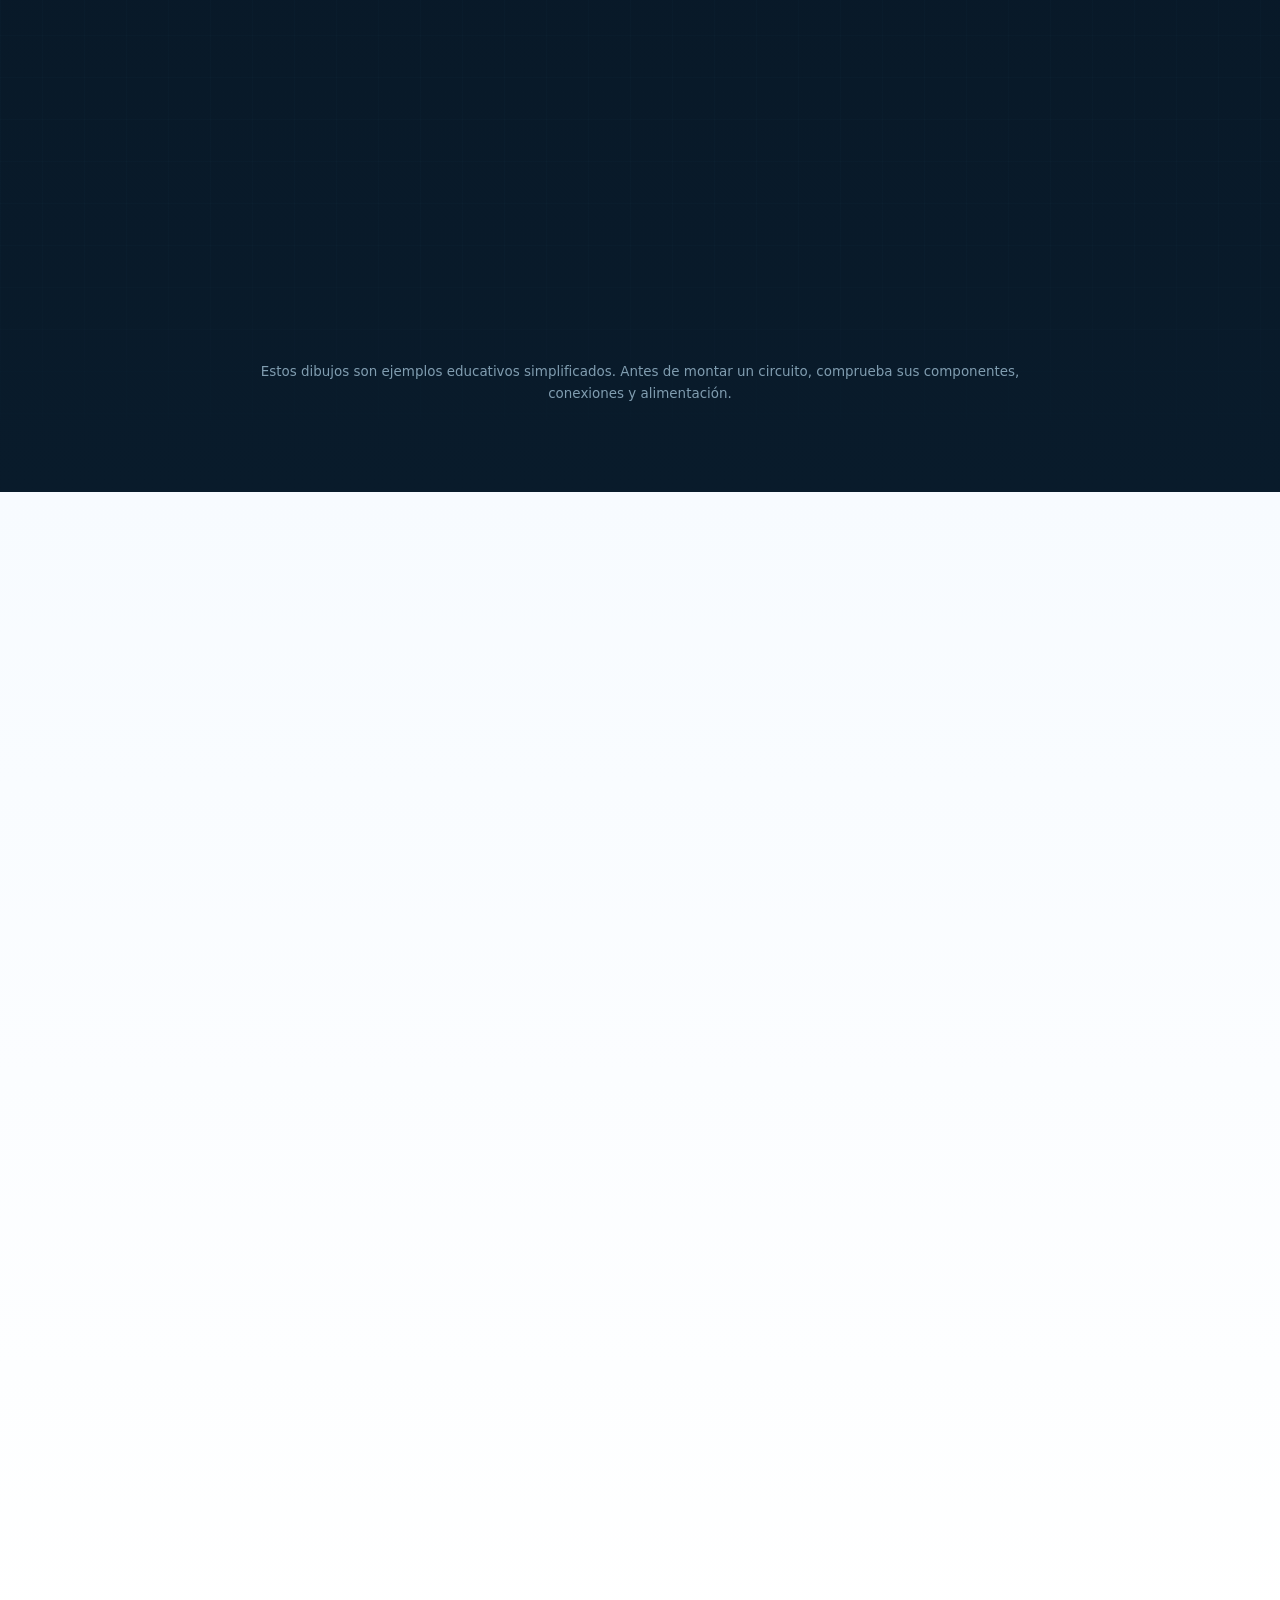
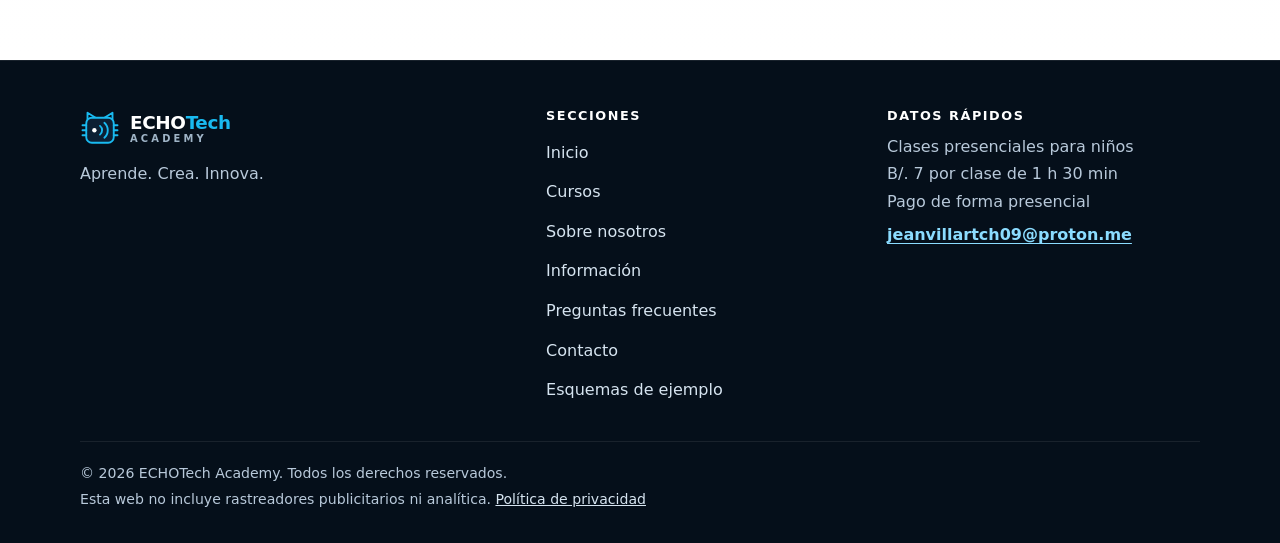
==== commit 22017dc4: "Humanize class FAQ and Villa Catalina location copy" ====
--- a/index.html
+++ b/index.html
@@ -344,12 +344,12 @@
 
           <div class="faq-item reveal">
             <h3><button class="faq-q" type="button" id="faq-q2" aria-expanded="false" aria-controls="faq-a2">¿Cuánto dura cada clase?<span class="faq-icon" aria-hidden="true"></span></button></h3>
-            <div class="faq-panel" id="faq-a2" role="region" aria-labelledby="faq-q2"><div><p>Cada clase dura 1 hora y 30 minutos (90 minutos).</p></div></div>
+            <div class="faq-panel" id="faq-a2" role="region" aria-labelledby="faq-q2"><div><p>Nos reunimos durante 1 hora y 30 minutos. Hay tiempo para aprender, probar ideas y hacer preguntas.</p></div></div>
           </div>
 
           <div class="faq-item reveal">
             <h3><button class="faq-q" type="button" id="faq-q3" aria-expanded="false" aria-controls="faq-a3">¿Cuál es el precio?<span class="faq-icon" aria-hidden="true"></span></button></h3>
-            <div class="faq-panel" id="faq-a3" role="region" aria-labelledby="faq-q3"><div><p>El precio es de B/. 7 por clase de 1 hora y 30 minutos.</p></div></div>
+            <div class="faq-panel" id="faq-a3" role="region" aria-labelledby="faq-q3"><div><p>Cada clase cuesta B/. 7 y dura 1 hora y 30 minutos. Así sabes desde el principio cuánto cuesta cada encuentro.</p></div></div>
           </div>
 
           <div class="faq-item reveal">
@@ -359,17 +359,17 @@
 
           <div class="faq-item reveal">
             <h3><button class="faq-q" type="button" id="faq-q4" aria-expanded="false" aria-controls="faq-a4">¿Las clases son presenciales?<span class="faq-icon" aria-hidden="true"></span></button></h3>
-            <div class="faq-panel" id="faq-a4" role="region" aria-labelledby="faq-q4"><div><p>Sí, las clases son presenciales. Consulta por correo electrónico los detalles sobre el lugar de las clases.</p></div></div>
+            <div class="faq-panel" id="faq-a4" role="region" aria-labelledby="faq-q4"><div><p>Sí, nos encontramos en persona. Escríbenos y te compartiremos los detalles para llegar al lugar de la clase.</p></div></div>
           </div>
 
           <div class="faq-item reveal">
             <h3><button class="faq-q" type="button" id="faq-q5" aria-expanded="false" aria-controls="faq-a5">¿Necesito conocimientos previos?<span class="faq-icon" aria-hidden="true"></span></button></h3>
-            <div class="faq-panel" id="faq-a5" role="region" aria-labelledby="faq-q5"><div><p>Consulta este detalle por correo electrónico para conocer las condiciones del curso.</p></div></div>
+            <div class="faq-panel" id="faq-a5" role="region" aria-labelledby="faq-q5"><div><p>No necesitas llegar sabiéndolo todo. Podemos comenzar por lo básico y avanzar paso a paso, con paciencia y práctica.</p></div></div>
           </div>
 
           <div class="faq-item reveal">
             <h3><button class="faq-q" type="button" id="faq-q6" aria-expanded="false" aria-controls="faq-a6">¿Cómo puedo consultar la disponibilidad?<span class="faq-icon" aria-hidden="true"></span></button></h3>
-            <div class="faq-panel" id="faq-a6" role="region" aria-labelledby="faq-q6"><div><p>Escríbenos desde la sección de contacto indicando el curso de interés. La disponibilidad se consulta por correo electrónico.</p></div></div>
+            <div class="faq-panel" id="faq-a6" role="region" aria-labelledby="faq-q6"><div><p>Cuéntanos qué curso te interesa desde la sección de contacto y te responderemos para informarte sobre los cupos disponibles.</p></div></div>
           </div>
 
           <div class="faq-item reveal">
@@ -379,7 +379,7 @@
 
           <div class="faq-item reveal">
             <h3><button class="faq-q" type="button" id="faq-q8" aria-expanded="false" aria-controls="faq-a8">¿Cómo se coordina la inscripción?<span class="faq-icon" aria-hidden="true"></span></button></h3>
-            <div class="faq-panel" id="faq-a8" role="region" aria-labelledby="faq-q8"><div><p>La inscripción de los menores la gestiona su padre, madre o tutor. Escribe desde la sección de contacto y consulta los pasos por correo electrónico.</p></div></div>
+            <div class="faq-panel" id="faq-a8" role="region" aria-labelledby="faq-q8"><div><p>La inscripción la coordina el padre, la madre o la persona tutora. Puede escribirnos desde la sección de contacto y le explicaremos los pasos con gusto.</p></div></div>
           </div>
         </div>
       </div>
@@ -571,7 +571,7 @@
         <div class="section-head reveal">
           <span class="eyebrow">Cómo encontrarnos</span>
           <h2 id="location-title">Estamos cerca de Villa Catalina</h2>
-          <p>Para que puedas orientarte mejor, dejamos el Parque Villa Catalina como punto de referencia en Don Bosco. Mira el mapa y, antes de salir, escríbenos para confirmar el punto exacto de encuentro de la clase.</p>
+          <p>¿Vienes por primera vez? Usamos el Parque Villa Catalina, en Don Bosco, como referencia para ubicar la zona. El punto exacto donde nos reuniremos se confirma por correo antes de la clase.</p>
         </div>
         <div class="location-card reveal">
           <div class="location-map">
--- a/styles.css
+++ b/styles.css
@@ -1731,37 +1731,42 @@
 }
 
 
-/* Materiales y ubicación de referencia */
+/* Materiales y ubicación: mapa adaptable en móvil y escritorio */
 .location-section {
   background: linear-gradient(180deg, #f7fbff 0%, #ffffff 100%);
 }
+
 .location-card {
   overflow: hidden;
   border: 1px solid #dce8f2;
   border-radius: 22px;
   background: #fff;
-  box-shadow: 0 16px 42px rgba(16,38,61,.08);
-}
+  box-shadow: 0 16px 42px rgba(16, 38, 61, .08);
+}
+
 .location-map {
-  position: relative;
+  display: block;
   width: 100%;
-  aspect-ratio: 16 / 7;
-  min-height: 260px;
+  height: clamp(320px, 48vw, 460px);
+  overflow: hidden;
   background: #e8f0f5;
 }
+
 .location-map iframe {
   display: block;
   width: 100%;
   height: 100%;
-  min-height: 260px;
+  min-height: 0;
   border: 0;
 }
+
 .location-details {
   display: flex;
   align-items: flex-start;
   gap: 18px;
   padding: 25px 28px 29px;
 }
+
 .location-pin {
   display: grid;
   flex: 0 0 44px;
@@ -1773,57 +1778,38 @@
   border-radius: 14px;
   font-size: 1.6rem;
 }
+
 .location-details h3 {
   margin: 0 0 5px;
   color: var(--night);
   font-size: 1.25rem;
 }
+
 .location-details p {
   margin: 0 0 10px;
   color: #536a7e;
   line-height: 1.65;
 }
+
 .location-details .location-note {
   margin: 8px 0 18px;
   font-size: .92rem;
 }
-@media (max-width: 600px) {
-  .location-map { aspect-ratio: 4 / 3; min-height: 230px; }
-  .location-details { padding: 21px; gap: 13px; }
-}
-
-
-/* Mapa: tamaño explícito para evitar que el iframe colapse */
-.location-map {
-  position: relative;
-  display: block;
-  width: 100%;
-  min-height: 420px;
-  height: 420px;
-  aspect-ratio: auto;
-  overflow: hidden;
-  background: #e8f0f5;
-}
-.location-map iframe {
-  display: block;
-  width: 100%;
-  height: 420px;
-  min-height: 420px;
-  border: 0;
-}
+
 .map-fallback {
   margin: 12px 0 0;
   color: #536a7e;
   font-size: .9rem;
   line-height: 1.5;
 }
+
 @media (max-width: 600px) {
   .location-map {
-    height: 360px;
-    min-height: 360px;
-  }
-  .location-map iframe {
-    height: 360px;
-    min-height: 360px;
-  }
-}
+    height: 340px;
+  }
+
+  .location-details {
+    gap: 13px;
+    padding: 21px;
+  }
+}
